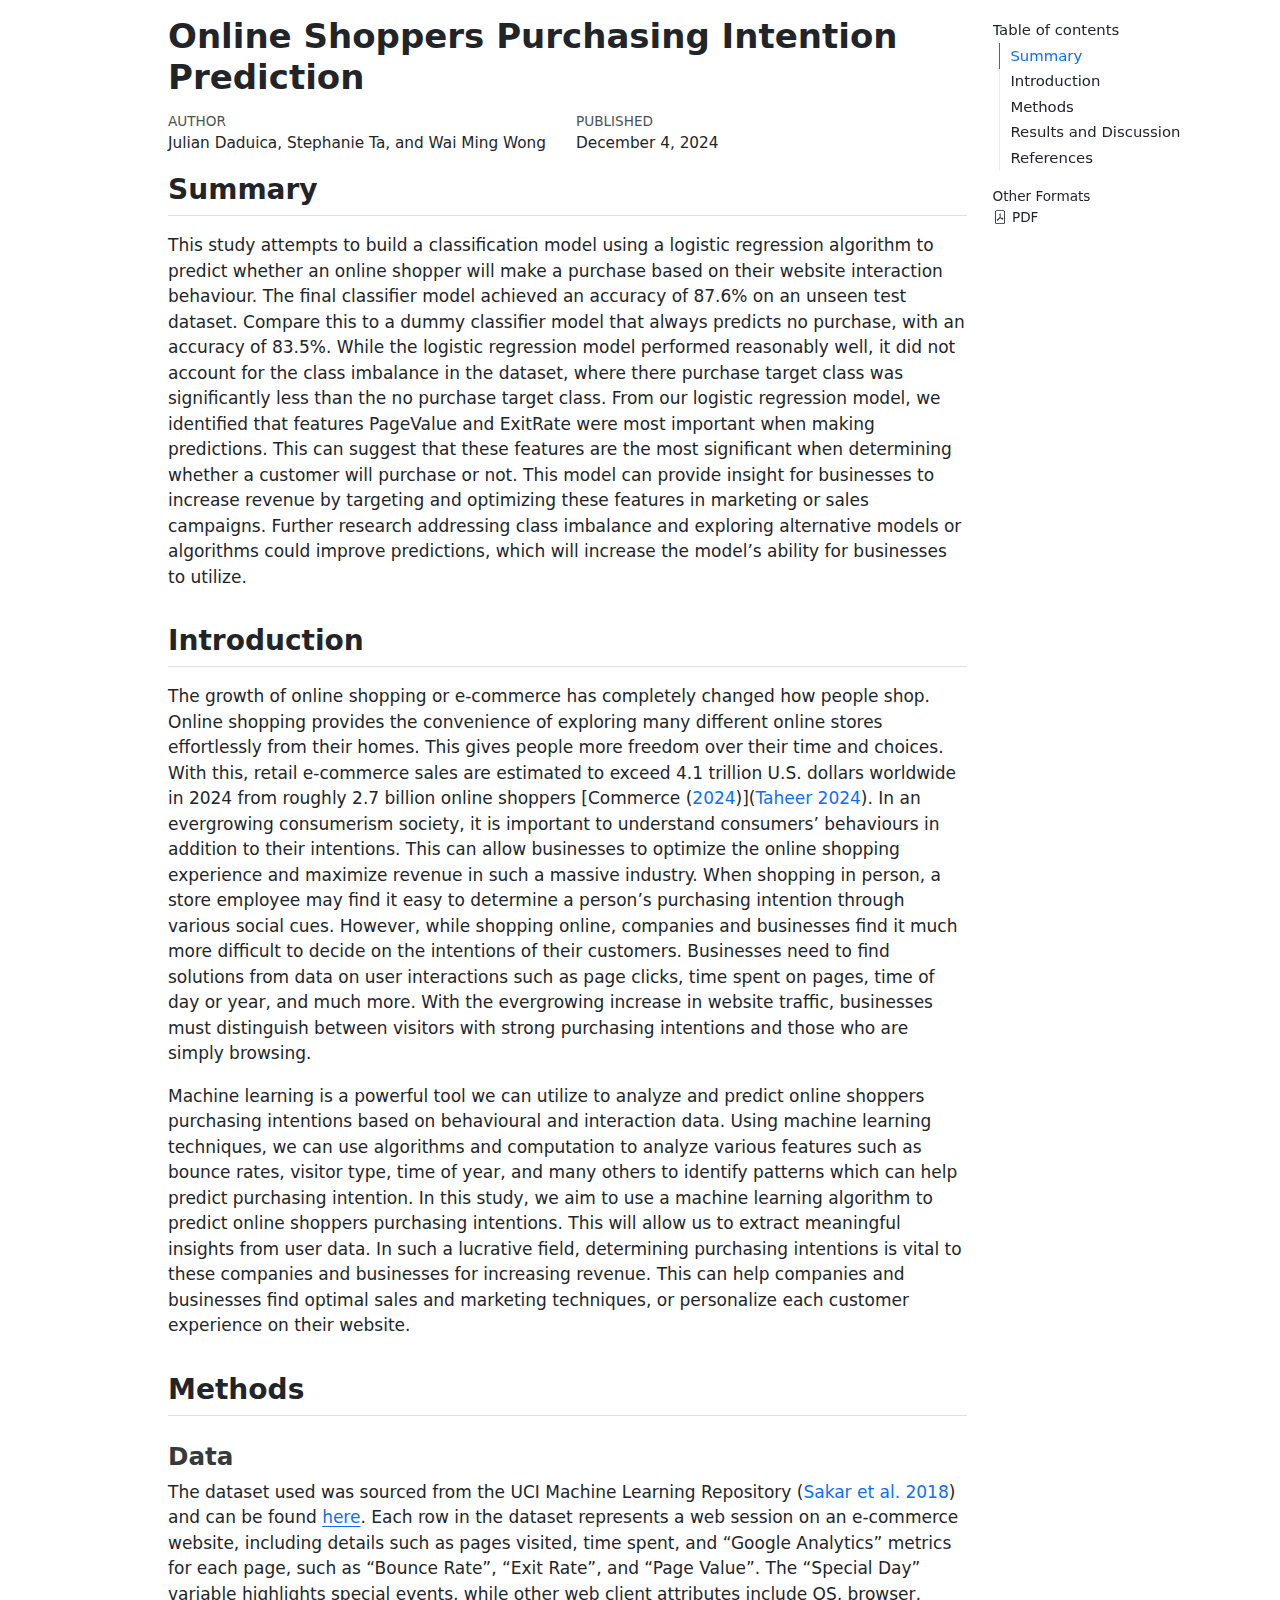
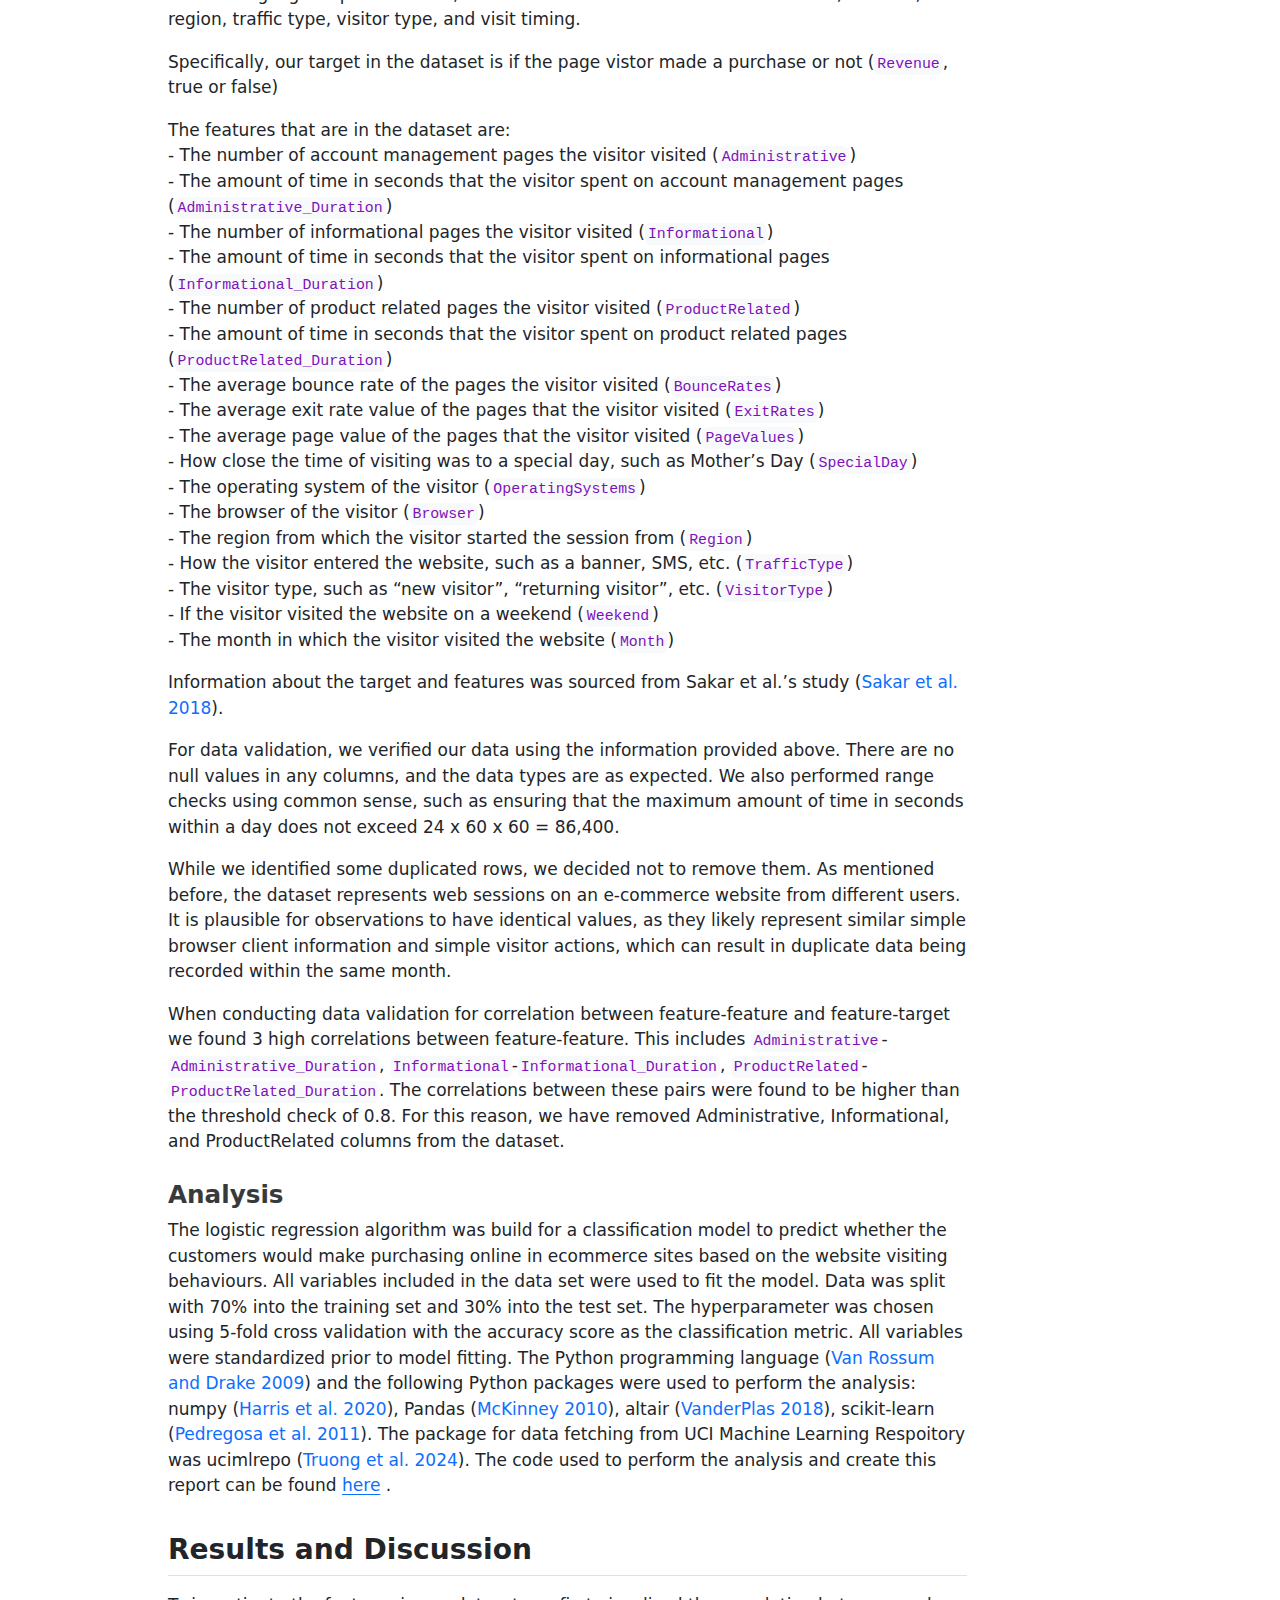
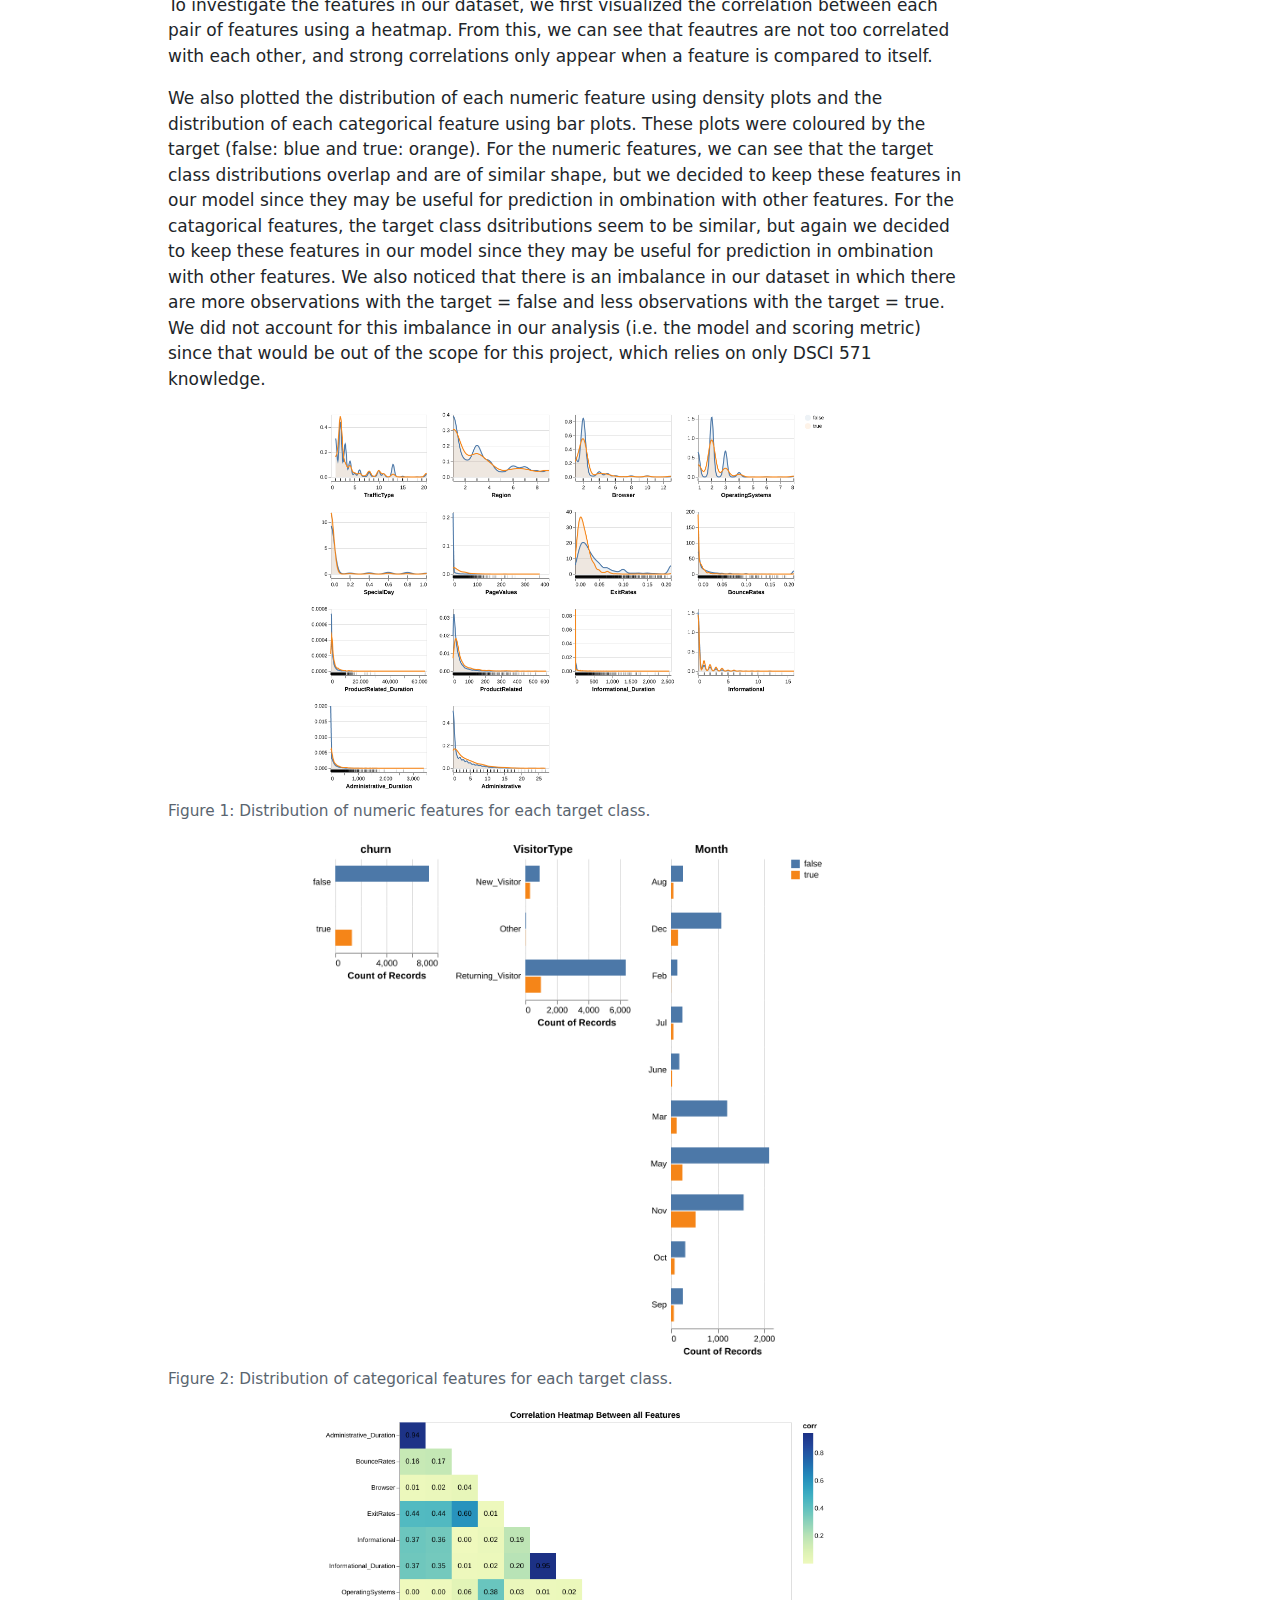
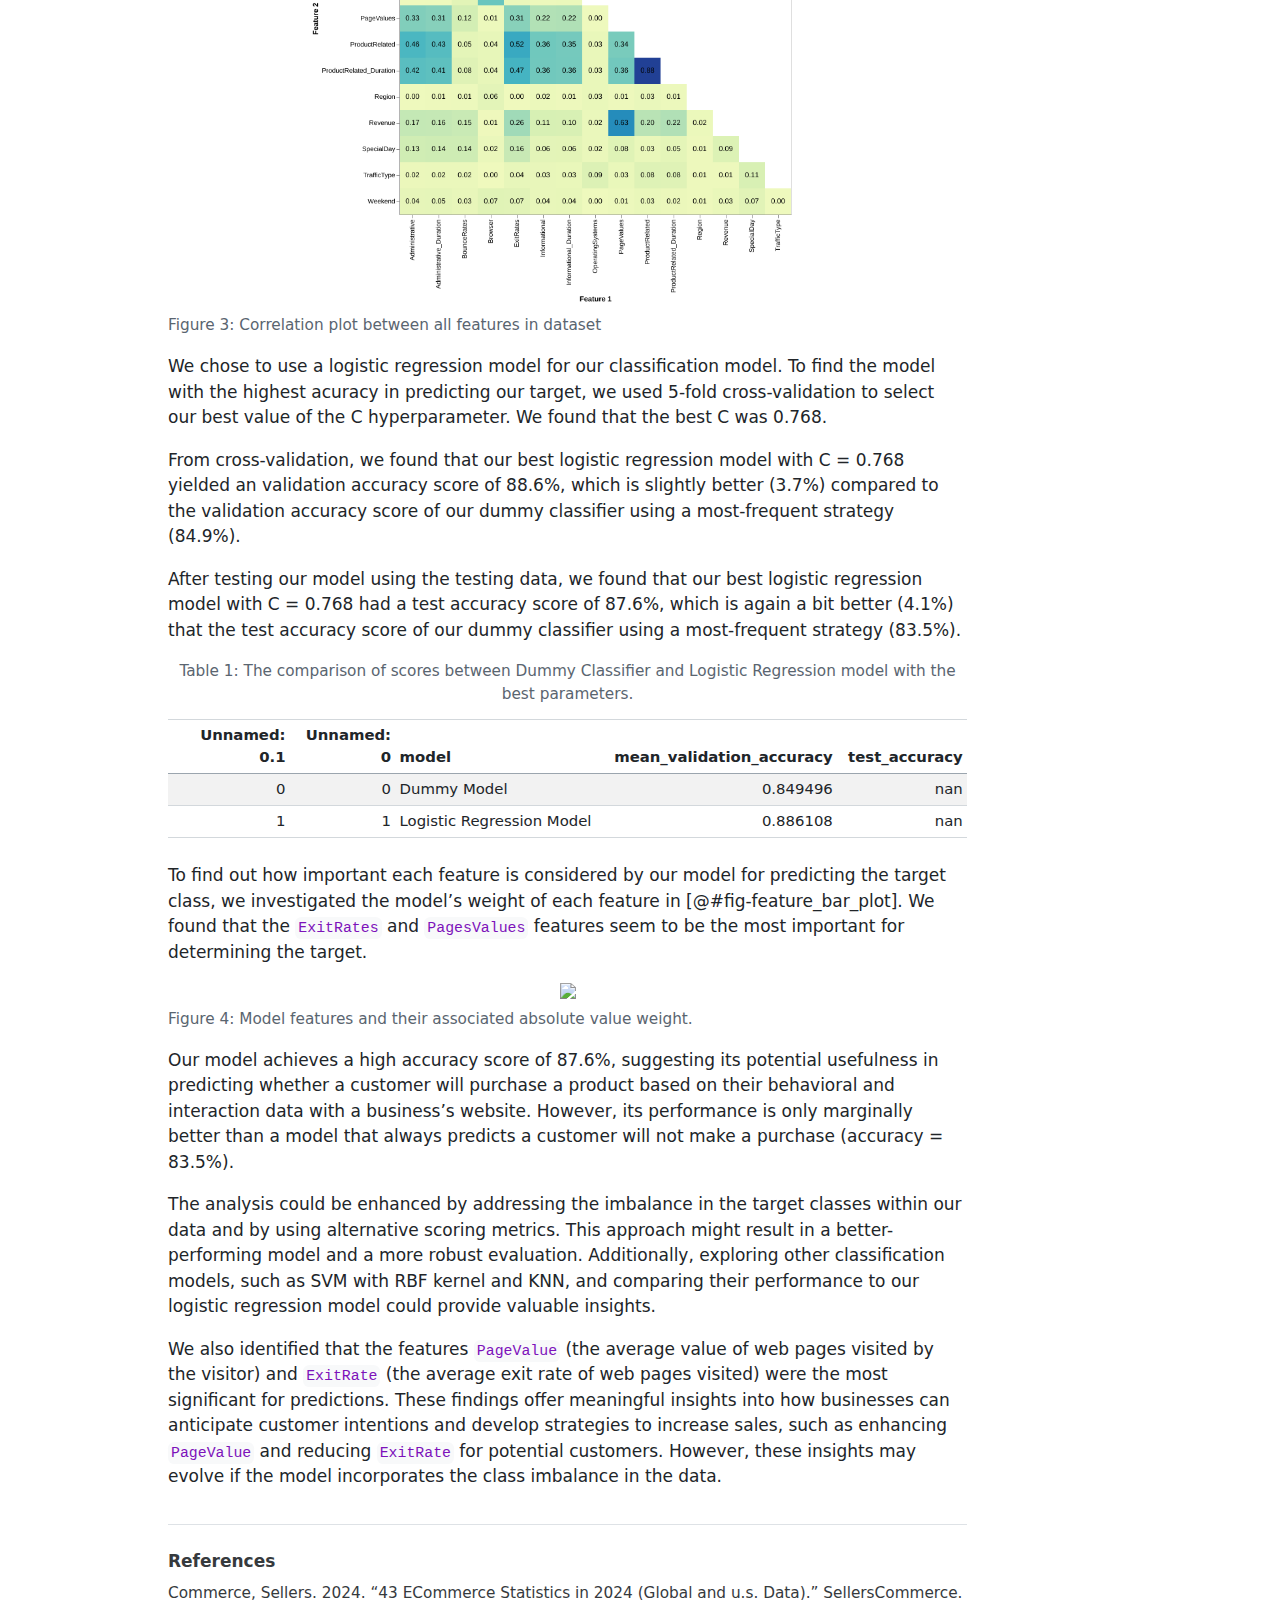
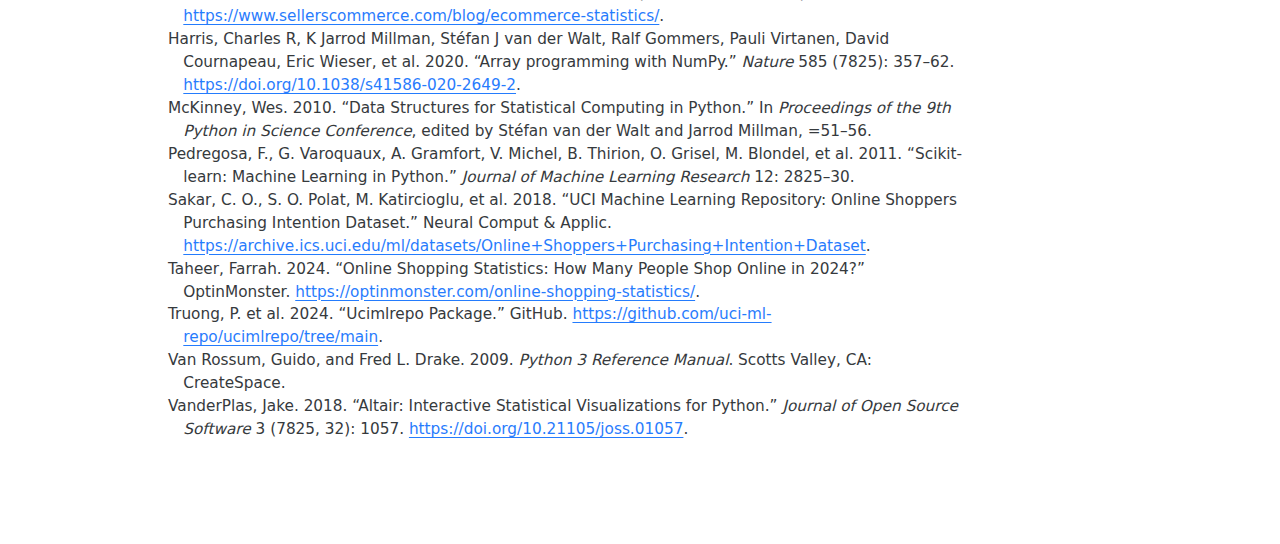
==== reports/online_shoppers_purchasing_intention_prediction.html @ e76b530b "update 1st draft" ====
<!DOCTYPE html>
<html xmlns="http://www.w3.org/1999/xhtml" lang="en" xml:lang="en"><head>

<meta charset="utf-8">
<meta name="generator" content="quarto-1.5.57">

<meta name="viewport" content="width=device-width, initial-scale=1.0, user-scalable=yes">

<meta name="author" content="Julian Daduica, Stephanie Ta, and Wai Ming Wong">
<meta name="dcterms.date" content="2024-12-04">

<title>Online Shoppers Purchasing Intention Prediction</title>
<style>
code{white-space: pre-wrap;}
span.smallcaps{font-variant: small-caps;}
div.columns{display: flex; gap: min(4vw, 1.5em);}
div.column{flex: auto; overflow-x: auto;}
div.hanging-indent{margin-left: 1.5em; text-indent: -1.5em;}
ul.task-list{list-style: none;}
ul.task-list li input[type="checkbox"] {
  width: 0.8em;
  margin: 0 0.8em 0.2em -1em; /* quarto-specific, see https://github.com/quarto-dev/quarto-cli/issues/4556 */ 
  vertical-align: middle;
}
/* CSS for citations */
div.csl-bib-body { }
div.csl-entry {
  clear: both;
  margin-bottom: 0em;
}
.hanging-indent div.csl-entry {
  margin-left:2em;
  text-indent:-2em;
}
div.csl-left-margin {
  min-width:2em;
  float:left;
}
div.csl-right-inline {
  margin-left:2em;
  padding-left:1em;
}
div.csl-indent {
  margin-left: 2em;
}</style>


<script src="online_shoppers_purchasing_intention_prediction_files/libs/clipboard/clipboard.min.js"></script>
<script src="online_shoppers_purchasing_intention_prediction_files/libs/quarto-html/quarto.js"></script>
<script src="online_shoppers_purchasing_intention_prediction_files/libs/quarto-html/popper.min.js"></script>
<script src="online_shoppers_purchasing_intention_prediction_files/libs/quarto-html/tippy.umd.min.js"></script>
<script src="online_shoppers_purchasing_intention_prediction_files/libs/quarto-html/anchor.min.js"></script>
<link href="online_shoppers_purchasing_intention_prediction_files/libs/quarto-html/tippy.css" rel="stylesheet">
<link href="online_shoppers_purchasing_intention_prediction_files/libs/quarto-html/quarto-syntax-highlighting.css" rel="stylesheet" id="quarto-text-highlighting-styles">
<script src="online_shoppers_purchasing_intention_prediction_files/libs/bootstrap/bootstrap.min.js"></script>
<link href="online_shoppers_purchasing_intention_prediction_files/libs/bootstrap/bootstrap-icons.css" rel="stylesheet">
<link href="online_shoppers_purchasing_intention_prediction_files/libs/bootstrap/bootstrap.min.css" rel="stylesheet" id="quarto-bootstrap" data-mode="light">


</head>

<body>

<div id="quarto-content" class="page-columns page-rows-contents page-layout-article">
<div id="quarto-margin-sidebar" class="sidebar margin-sidebar">
  <nav id="TOC" role="doc-toc" class="toc-active">
    <h2 id="toc-title">Table of contents</h2>
   
  <ul class="collapse">
  <li><a href="#summary" id="toc-summary" class="nav-link active" data-scroll-target="#summary">Summary</a></li>
  <li><a href="#introduction" id="toc-introduction" class="nav-link" data-scroll-target="#introduction">Introduction</a></li>
  <li><a href="#methods" id="toc-methods" class="nav-link" data-scroll-target="#methods">Methods</a></li>
  <li><a href="#results-and-discussion" id="toc-results-and-discussion" class="nav-link" data-scroll-target="#results-and-discussion">Results and Discussion</a></li>
  <li><a href="#references" id="toc-references" class="nav-link" data-scroll-target="#references">References</a></li>
  </ul>
<div class="quarto-alternate-formats"><h2>Other Formats</h2><ul><li><a href="../online_shoppers_purchasing_intention_prediction.pdf"><i class="bi bi-file-pdf"></i>PDF</a></li></ul></div></nav>
</div>
<main class="content" id="quarto-document-content">

<header id="title-block-header" class="quarto-title-block default">
<div class="quarto-title">
<h1 class="title">Online Shoppers Purchasing Intention Prediction</h1>
</div>



<div class="quarto-title-meta">

    <div>
    <div class="quarto-title-meta-heading">Author</div>
    <div class="quarto-title-meta-contents">
             <p>Julian Daduica, Stephanie Ta, and Wai Ming Wong </p>
          </div>
  </div>
    
    <div>
    <div class="quarto-title-meta-heading">Published</div>
    <div class="quarto-title-meta-contents">
      <p class="date">December 4, 2024</p>
    </div>
  </div>
  
    
  </div>
  


</header>


<section id="summary" class="level2">
<h2 class="anchored" data-anchor-id="summary">Summary</h2>
<p>This study attempts to build a classification model using a logistic regression algorithm to predict whether an online shopper will make a purchase based on their website interaction behaviour. The final classifier model achieved an accuracy of 87.6% on an unseen test dataset. Compare this to a dummy classifier model that always predicts no purchase, with an accuracy of 83.5%. While the logistic regression model performed reasonably well, it did not account for the class imbalance in the dataset, where there purchase target class was significantly less than the no purchase target class. From our logistic regression model, we identified that features PageValue and ExitRate were most important when making predictions. This can suggest that these features are the most significant when determining whether a customer will purchase or not. This model can provide insight for businesses to increase revenue by targeting and optimizing these features in marketing or sales campaigns. Further research addressing class imbalance and exploring alternative models or algorithms could improve predictions, which will increase the model’s ability for businesses to utilize.</p>
</section>
<section id="introduction" class="level2">
<h2 class="anchored" data-anchor-id="introduction">Introduction</h2>
<p>The growth of online shopping or e-commerce has completely changed how people shop. Online shopping provides the convenience of exploring many different online stores effortlessly from their homes. This gives people more freedom over their time and choices. With this, retail e-commerce sales are estimated to exceed 4.1 trillion U.S. dollars worldwide in 2024 from roughly 2.7 billion online shoppers [<span class="citation" data-cites="commerce2024ecommerce">Commerce (<a href="#ref-commerce2024ecommerce" role="doc-biblioref">2024</a>)</span>]<span class="citation" data-cites="taheer2024online">(<a href="#ref-taheer2024online" role="doc-biblioref">Taheer 2024</a>)</span>. In an evergrowing consumerism society, it is important to understand consumers’ behaviours in addition to their intentions. This can allow businesses to optimize the online shopping experience and maximize revenue in such a massive industry. When shopping in person, a store employee may find it easy to determine a person’s purchasing intention through various social cues. However, while shopping online, companies and businesses find it much more difficult to decide on the intentions of their customers. Businesses need to find solutions from data on user interactions such as page clicks, time spent on pages, time of day or year, and much more. With the evergrowing increase in website traffic, businesses must distinguish between visitors with strong purchasing intentions and those who are simply browsing.</p>
<p>Machine learning is a powerful tool we can utilize to analyze and predict online shoppers purchasing intentions based on behavioural and interaction data. Using machine learning techniques, we can use algorithms and computation to analyze various features such as bounce rates, visitor type, time of year, and many others to identify patterns which can help predict purchasing intention. In this study, we aim to use a machine learning algorithm to predict online shoppers purchasing intentions. This will allow us to extract meaningful insights from user data. In such a lucrative field, determining purchasing intentions is vital to these companies and businesses for increasing revenue. This can help companies and businesses find optimal sales and marketing techniques, or personalize each customer experience on their website.</p>
</section>
<section id="methods" class="level2">
<h2 class="anchored" data-anchor-id="methods">Methods</h2>
<section id="data" class="level3">
<h3 class="anchored" data-anchor-id="data">Data</h3>
<p>The dataset used was sourced from the UCI Machine Learning Repository <span class="citation" data-cites="sakar2018uci">(<a href="#ref-sakar2018uci" role="doc-biblioref">Sakar et al. 2018</a>)</span> and can be found <a href="https://archive.ics.uci.edu/ml/datasets/Online+Shoppers+Purchasing+Intention+Dataset">here</a>. Each row in the dataset represents a web session on an e-commerce website, including details such as pages visited, time spent, and “Google Analytics” metrics for each page, such as “Bounce Rate”, “Exit Rate”, and “Page Value”. The “Special Day” variable highlights special events, while other web client attributes include OS, browser, region, traffic type, visitor type, and visit timing.</p>
<p>Specifically, our target in the dataset is if the page vistor made a purchase or not (<code>Revenue</code>, true or false)</p>
<p>The features that are in the dataset are:<br> - The number of account management pages the visitor visited (<code>Administrative</code>)<br> - The amount of time in seconds that the visitor spent on account management pages (<code>Administrative_Duration</code>)<br> - The number of informational pages the visitor visited (<code>Informational</code>)<br> - The amount of time in seconds that the visitor spent on informational pages (<code>Informational_Duration</code>)<br> - The number of product related pages the visitor visited (<code>ProductRelated</code>)<br> - The amount of time in seconds that the visitor spent on product related pages (<code>ProductRelated_Duration</code>)<br> - The average bounce rate of the pages the visitor visited (<code>BounceRates</code>)<br> - The average exit rate value of the pages that the visitor visited (<code>ExitRates</code>)<br> - The average page value of the pages that the visitor visited (<code>PageValues</code>)<br> - How close the time of visiting was to a special day, such as Mother’s Day (<code>SpecialDay</code>)<br> - The operating system of the visitor (<code>OperatingSystems</code>)<br> - The browser of the visitor (<code>Browser</code>)<br> - The region from which the visitor started the session from (<code>Region</code>)<br> - How the visitor entered the website, such as a banner, SMS, etc. (<code>TrafficType</code>)<br> - The visitor type, such as “new visitor”, “returning visitor”, etc. (<code>VisitorType</code>)<br> - If the visitor visited the website on a weekend (<code>Weekend</code>)<br> - The month in which the visitor visited the website (<code>Month</code>)</p>
<p>Information about the target and features was sourced from Sakar et al.’s study <span class="citation" data-cites="sakar2018uci">(<a href="#ref-sakar2018uci" role="doc-biblioref">Sakar et al. 2018</a>)</span>.</p>
<p>For data validation, we verified our data using the information provided above. There are no null values in any columns, and the data types are as expected. We also performed range checks using common sense, such as ensuring that the maximum amount of time in seconds within a day does not exceed 24 x 60 x 60 = 86,400.</p>
<p>While we identified some duplicated rows, we decided not to remove them. As mentioned before, the dataset represents web sessions on an e-commerce website from different users. It is plausible for observations to have identical values, as they likely represent similar simple browser client information and simple visitor actions, which can result in duplicate data being recorded within the same month.</p>
<p>When conducting data validation for correlation between feature-feature and feature-target we found 3 high correlations between feature-feature. This includes <code>Administrative</code>-<code>Administrative_Duration</code>, <code>Informational</code>-<code>Informational_Duration</code>, <code>ProductRelated</code>-<code>ProductRelated_Duration</code>. The correlations between these pairs were found to be higher than the threshold check of 0.8. For this reason, we have removed Administrative, Informational, and ProductRelated columns from the dataset.</p>
</section>
<section id="analysis" class="level3">
<h3 class="anchored" data-anchor-id="analysis">Analysis</h3>
<p>The logistic regression algorithm was build for a classification model to predict whether the customers would make purchasing online in ecommerce sites based on the website visiting behaviours. All variables included in the data set were used to fit the model. Data was split with 70% into the training set and 30% into the test set. The hyperparameter was chosen using 5-fold cross validation with the accuracy score as the classification metric. All variables were standardized prior to model fitting. The Python programming language <span class="citation" data-cites="Python">(<a href="#ref-Python" role="doc-biblioref">Van Rossum and Drake 2009</a>)</span> and the following Python packages were used to perform the analysis: numpy <span class="citation" data-cites="numpy">(<a href="#ref-numpy" role="doc-biblioref">Harris et al. 2020</a>)</span>, Pandas <span class="citation" data-cites="pandas">(<a href="#ref-pandas" role="doc-biblioref">McKinney 2010</a>)</span>, altair <span class="citation" data-cites="altair">(<a href="#ref-altair" role="doc-biblioref">VanderPlas 2018</a>)</span>, scikit-learn <span class="citation" data-cites="scikit-learn">(<a href="#ref-scikit-learn" role="doc-biblioref">Pedregosa et al. 2011</a>)</span>. The package for data fetching from UCI Machine Learning Respoitory was ucimlrepo <span class="citation" data-cites="truong2024ucimlrepo">(<a href="#ref-truong2024ucimlrepo" role="doc-biblioref">Truong et al. 2024</a>)</span>. The code used to perform the analysis and create this report can be found <a href="https://github.com/UBC-MDS/Online-Shoppers-Purchasing-Intention-Prediction">here</a> .</p>
</section>
</section>
<section id="results-and-discussion" class="level2">
<h2 class="anchored" data-anchor-id="results-and-discussion">Results and Discussion</h2>
<p>To investigate the features in our dataset, we first visualized the correlation between each pair of features using a heatmap. From this, we can see that feautres are not too correlated with each other, and strong correlations only appear when a feature is compared to itself.</p>
<p>We also plotted the distribution of each numeric feature using density plots and the distribution of each categorical feature using bar plots. These plots were coloured by the target (false: blue and true: orange). For the numeric features, we can see that the target class distributions overlap and are of similar shape, but we decided to keep these features in our model since they may be useful for prediction in ombination with other features. For the catagorical features, the target class dsitributions seem to be similar, but again we decided to keep these features in our model since they may be useful for prediction in ombination with other features. We also noticed that there is an imbalance in our dataset in which there are more observations with the target = false and less observations with the target = true. We did not account for this imbalance in our analysis (i.e.&nbsp;the model and scoring metric) since that would be out of the scope for this project, which relies on only DSCI 571 knowledge.</p>
<div id="fig-feature_density" class="quarto-float quarto-figure quarto-figure-center anchored">
<figure class="quarto-float quarto-float-fig figure">
<div aria-describedby="fig-feature_density-caption-0ceaefa1-69ba-4598-a22c-09a6ac19f8ca">
<img src="../results/images/feature_density.png" class="img-fluid figure-img" style="width:65.0%">
</div>
<figcaption class="quarto-float-caption-bottom quarto-float-caption quarto-float-fig" id="fig-feature_density-caption-0ceaefa1-69ba-4598-a22c-09a6ac19f8ca">
Figure&nbsp;1: Distribution of numeric features for each target class.
</figcaption>
</figure>
</div>
<div id="fig-feature_bar_plot" class="quarto-float quarto-figure quarto-figure-center anchored">
<figure class="quarto-float quarto-float-fig figure">
<div aria-describedby="fig-feature_bar_plot-caption-0ceaefa1-69ba-4598-a22c-09a6ac19f8ca">
<img src="../results/images/feature_bar_plot.png" class="img-fluid figure-img" style="width:65.0%">
</div>
<figcaption class="quarto-float-caption-bottom quarto-float-caption quarto-float-fig" id="fig-feature_bar_plot-caption-0ceaefa1-69ba-4598-a22c-09a6ac19f8ca">
Figure&nbsp;2: Distribution of categorical features for each target class.
</figcaption>
</figure>
</div>
<div id="fig-correlation_heatmap" class="quarto-float quarto-figure quarto-figure-center anchored">
<figure class="quarto-float quarto-float-fig figure">
<div aria-describedby="fig-correlation_heatmap-caption-0ceaefa1-69ba-4598-a22c-09a6ac19f8ca">
<img src="../results/images/correlation_heatmap.png" class="img-fluid figure-img" style="width:65.0%">
</div>
<figcaption class="quarto-float-caption-bottom quarto-float-caption quarto-float-fig" id="fig-correlation_heatmap-caption-0ceaefa1-69ba-4598-a22c-09a6ac19f8ca">
Figure&nbsp;3: Correlation plot between all features in dataset
</figcaption>
</figure>
</div>
<p>We chose to use a logistic regression model for our classification model. To find the model with the highest acuracy in predicting our target, we used 5-fold cross-validation to select our best value of the C hyperparameter. We found that the best C was 0.768.</p>
<p>From cross-validation, we found that our best logistic regression model with C = 0.768 yielded an validation accuracy score of 88.6%, which is slightly better (3.7%) compared to the validation accuracy score of our dummy classifier using a most-frequent strategy (84.9%).</p>
<p>After testing our model using the testing data, we found that our best logistic regression model with C = 0.768 had a test accuracy score of 87.6%, which is again a bit better (4.1%) that the test accuracy score of our dummy classifier using a most-frequent strategy (83.5%).</p>
<div class="cell" data-execution_count="3">
<div id="tbl-dummy_bestmodel_scores" class="cell quarto-float quarto-figure quarto-figure-center anchored" data-execution_count="3">
<figure class="quarto-float quarto-float-tbl figure">
<figcaption class="quarto-float-caption-top quarto-float-caption quarto-float-tbl" id="tbl-dummy_bestmodel_scores-caption-0ceaefa1-69ba-4598-a22c-09a6ac19f8ca">
Table&nbsp;1: The comparison of scores between Dummy Classifier and Logistic Regression model with the best parameters.
</figcaption>
<div aria-describedby="tbl-dummy_bestmodel_scores-caption-0ceaefa1-69ba-4598-a22c-09a6ac19f8ca">
<div class="cell-output cell-output-display cell-output-markdown" data-execution_count="9">
<table class="do-not-create-environment cell caption-top table table-sm table-striped small">
<colgroup>
<col style="width: 15%">
<col style="width: 13%">
<col style="width: 26%">
<col style="width: 27%">
<col style="width: 16%">
</colgroup>
<thead>
<tr class="header">
<th style="text-align: right;">Unnamed: 0.1</th>
<th style="text-align: right;">Unnamed: 0</th>
<th style="text-align: left;">model</th>
<th style="text-align: right;">mean_validation_accuracy</th>
<th style="text-align: right;">test_accuracy</th>
</tr>
</thead>
<tbody>
<tr class="odd">
<td style="text-align: right;">0</td>
<td style="text-align: right;">0</td>
<td style="text-align: left;">Dummy Model</td>
<td style="text-align: right;">0.849496</td>
<td style="text-align: right;">nan</td>
</tr>
<tr class="even">
<td style="text-align: right;">1</td>
<td style="text-align: right;">1</td>
<td style="text-align: left;">Logistic Regression Model</td>
<td style="text-align: right;">0.886108</td>
<td style="text-align: right;">nan</td>
</tr>
</tbody>
</table>
</div>
</div>
</figure>
</div>
</div>
<p>To find out how important each feature is considered by our model for predicting the target class, we investigated the model’s weight of each feature in [@#fig-feature_bar_plot]. We found that the <code>ExitRates</code> and <code>PagesValues</code> features seem to be the most important for determining the target.</p>
<div id="fig-feature_bar_plot" class="quarto-float quarto-figure quarto-figure-center anchored">
<figure class="quarto-float quarto-float-fig figure">
<div aria-describedby="fig-feature_bar_plot-caption-0ceaefa1-69ba-4598-a22c-09a6ac19f8ca">
<img src="../results/images/fig4_feat_weights.png" class="img-fluid figure-img" style="width:65.0%">
</div>
<figcaption class="quarto-float-caption-bottom quarto-float-caption quarto-float-fig" id="fig-feature_bar_plot-caption-0ceaefa1-69ba-4598-a22c-09a6ac19f8ca">
Figure&nbsp;4: Model features and their associated absolute value weight.
</figcaption>
</figure>
</div>
<p>Our model achieves a high accuracy score of 87.6%, suggesting its potential usefulness in predicting whether a customer will purchase a product based on their behavioral and interaction data with a business’s website. However, its performance is only marginally better than a model that always predicts a customer will not make a purchase (accuracy = 83.5%).</p>
<p>The analysis could be enhanced by addressing the imbalance in the target classes within our data and by using alternative scoring metrics. This approach might result in a better-performing model and a more robust evaluation. Additionally, exploring other classification models, such as SVM with RBF kernel and KNN, and comparing their performance to our logistic regression model could provide valuable insights.</p>
<p>We also identified that the features <code>PageValue</code> (the average value of web pages visited by the visitor) and <code>ExitRate</code> (the average exit rate of web pages visited) were the most significant for predictions. These findings offer meaningful insights into how businesses can anticipate customer intentions and develop strategies to increase sales, such as enhancing <code>PageValue</code> and reducing <code>ExitRate</code> for potential customers. However, these insights may evolve if the model incorporates the class imbalance in the data.</p>
</section>
<section id="references" class="level2 unnumbered">


</section>

<div id="quarto-appendix" class="default"><section class="quarto-appendix-contents" role="doc-bibliography" id="quarto-bibliography"><h2 class="anchored quarto-appendix-heading">References</h2><div id="refs" class="references csl-bib-body hanging-indent" data-entry-spacing="0" role="list">
<div id="ref-commerce2024ecommerce" class="csl-entry" role="listitem">
Commerce, Sellers. 2024. <span>“43 ECommerce Statistics in 2024 (Global and u.s. Data).”</span> SellersCommerce. <a href="https://www.sellerscommerce.com/blog/ecommerce-statistics/">https://www.sellerscommerce.com/blog/ecommerce-statistics/</a>.
</div>
<div id="ref-numpy" class="csl-entry" role="listitem">
Harris, Charles R, K Jarrod Millman, Stéfan J van der Walt, Ralf Gommers, Pauli Virtanen, David Cournapeau, Eric Wieser, et al. 2020. <span>“<span class="nocase">Array programming with NumPy</span>.”</span> <em>Nature</em> 585 (7825): 357–62. <a href="https://doi.org/10.1038/s41586-020-2649-2">https://doi.org/10.1038/s41586-020-2649-2</a>.
</div>
<div id="ref-pandas" class="csl-entry" role="listitem">
McKinney, Wes. 2010. <span>“Data Structures for Statistical Computing in Python.”</span> In <em>Proceedings of the 9th Python in Science Conference</em>, edited by Stéfan van der Walt and Jarrod Millman, =51–56.
</div>
<div id="ref-scikit-learn" class="csl-entry" role="listitem">
Pedregosa, F., G. Varoquaux, A. Gramfort, V. Michel, B. Thirion, O. Grisel, M. Blondel, et al. 2011. <span>“<span class="nocase">Scikit-learn: Machine Learning in Python</span>.”</span> <em>Journal of Machine Learning Research</em> 12: 2825–30.
</div>
<div id="ref-sakar2018uci" class="csl-entry" role="listitem">
Sakar, C. O., S. O. Polat, M. Katircioglu, et al. 2018. <span>“UCI Machine Learning Repository: Online Shoppers Purchasing Intention Dataset.”</span> Neural Comput &amp; Applic. <a href="https://archive.ics.uci.edu/ml/datasets/Online+Shoppers+Purchasing+Intention+Dataset">https://archive.ics.uci.edu/ml/datasets/Online+Shoppers+Purchasing+Intention+Dataset</a>.
</div>
<div id="ref-taheer2024online" class="csl-entry" role="listitem">
Taheer, Farrah. 2024. <span>“Online Shopping Statistics: How Many People Shop Online in 2024?”</span> OptinMonster. <a href="https://optinmonster.com/online-shopping-statistics/">https://optinmonster.com/online-shopping-statistics/</a>.
</div>
<div id="ref-truong2024ucimlrepo" class="csl-entry" role="listitem">
Truong, P. et al. 2024. <span>“Ucimlrepo Package.”</span> GitHub. <a href="https://github.com/uci-ml-repo/ucimlrepo/tree/main">https://github.com/uci-ml-repo/ucimlrepo/tree/main</a>.
</div>
<div id="ref-Python" class="csl-entry" role="listitem">
Van Rossum, Guido, and Fred L. Drake. 2009. <em>Python 3 Reference Manual</em>. Scotts Valley, CA: CreateSpace.
</div>
<div id="ref-altair" class="csl-entry" role="listitem">
VanderPlas, Jake. 2018. <span>“Altair: Interactive Statistical Visualizations for Python.”</span> <em>Journal of Open Source Software</em> 3 (7825, 32): 1057. <a href="https://doi.org/10.21105/joss.01057">https://doi.org/10.21105/joss.01057</a>.
</div>
</div></section></div></main>
<!-- /main column -->
<script id="quarto-html-after-body" type="application/javascript">
window.document.addEventListener("DOMContentLoaded", function (event) {
  const toggleBodyColorMode = (bsSheetEl) => {
    const mode = bsSheetEl.getAttribute("data-mode");
    const bodyEl = window.document.querySelector("body");
    if (mode === "dark") {
      bodyEl.classList.add("quarto-dark");
      bodyEl.classList.remove("quarto-light");
    } else {
      bodyEl.classList.add("quarto-light");
      bodyEl.classList.remove("quarto-dark");
    }
  }
  const toggleBodyColorPrimary = () => {
    const bsSheetEl = window.document.querySelector("link#quarto-bootstrap");
    if (bsSheetEl) {
      toggleBodyColorMode(bsSheetEl);
    }
  }
  toggleBodyColorPrimary();  
  const icon = "";
  const anchorJS = new window.AnchorJS();
  anchorJS.options = {
    placement: 'right',
    icon: icon
  };
  anchorJS.add('.anchored');
  const isCodeAnnotation = (el) => {
    for (const clz of el.classList) {
      if (clz.startsWith('code-annotation-')) {                     
        return true;
      }
    }
    return false;
  }
  const onCopySuccess = function(e) {
    // button target
    const button = e.trigger;
    // don't keep focus
    button.blur();
    // flash "checked"
    button.classList.add('code-copy-button-checked');
    var currentTitle = button.getAttribute("title");
    button.setAttribute("title", "Copied!");
    let tooltip;
    if (window.bootstrap) {
      button.setAttribute("data-bs-toggle", "tooltip");
      button.setAttribute("data-bs-placement", "left");
      button.setAttribute("data-bs-title", "Copied!");
      tooltip = new bootstrap.Tooltip(button, 
        { trigger: "manual", 
          customClass: "code-copy-button-tooltip",
          offset: [0, -8]});
      tooltip.show();    
    }
    setTimeout(function() {
      if (tooltip) {
        tooltip.hide();
        button.removeAttribute("data-bs-title");
        button.removeAttribute("data-bs-toggle");
        button.removeAttribute("data-bs-placement");
      }
      button.setAttribute("title", currentTitle);
      button.classList.remove('code-copy-button-checked');
    }, 1000);
    // clear code selection
    e.clearSelection();
  }
  const getTextToCopy = function(trigger) {
      const codeEl = trigger.previousElementSibling.cloneNode(true);
      for (const childEl of codeEl.children) {
        if (isCodeAnnotation(childEl)) {
          childEl.remove();
        }
      }
      return codeEl.innerText;
  }
  const clipboard = new window.ClipboardJS('.code-copy-button:not([data-in-quarto-modal])', {
    text: getTextToCopy
  });
  clipboard.on('success', onCopySuccess);
  if (window.document.getElementById('quarto-embedded-source-code-modal')) {
    // For code content inside modals, clipBoardJS needs to be initialized with a container option
    // TODO: Check when it could be a function (https://github.com/zenorocha/clipboard.js/issues/860)
    const clipboardModal = new window.ClipboardJS('.code-copy-button[data-in-quarto-modal]', {
      text: getTextToCopy,
      container: window.document.getElementById('quarto-embedded-source-code-modal')
    });
    clipboardModal.on('success', onCopySuccess);
  }
    var localhostRegex = new RegExp(/^(?:http|https):\/\/localhost\:?[0-9]*\//);
    var mailtoRegex = new RegExp(/^mailto:/);
      var filterRegex = new RegExp('/' + window.location.host + '/');
    var isInternal = (href) => {
        return filterRegex.test(href) || localhostRegex.test(href) || mailtoRegex.test(href);
    }
    // Inspect non-navigation links and adorn them if external
 	var links = window.document.querySelectorAll('a[href]:not(.nav-link):not(.navbar-brand):not(.toc-action):not(.sidebar-link):not(.sidebar-item-toggle):not(.pagination-link):not(.no-external):not([aria-hidden]):not(.dropdown-item):not(.quarto-navigation-tool):not(.about-link)');
    for (var i=0; i<links.length; i++) {
      const link = links[i];
      if (!isInternal(link.href)) {
        // undo the damage that might have been done by quarto-nav.js in the case of
        // links that we want to consider external
        if (link.dataset.originalHref !== undefined) {
          link.href = link.dataset.originalHref;
        }
      }
    }
  function tippyHover(el, contentFn, onTriggerFn, onUntriggerFn) {
    const config = {
      allowHTML: true,
      maxWidth: 500,
      delay: 100,
      arrow: false,
      appendTo: function(el) {
          return el.parentElement;
      },
      interactive: true,
      interactiveBorder: 10,
      theme: 'quarto',
      placement: 'bottom-start',
    };
    if (contentFn) {
      config.content = contentFn;
    }
    if (onTriggerFn) {
      config.onTrigger = onTriggerFn;
    }
    if (onUntriggerFn) {
      config.onUntrigger = onUntriggerFn;
    }
    window.tippy(el, config); 
  }
  const noterefs = window.document.querySelectorAll('a[role="doc-noteref"]');
  for (var i=0; i<noterefs.length; i++) {
    const ref = noterefs[i];
    tippyHover(ref, function() {
      // use id or data attribute instead here
      let href = ref.getAttribute('data-footnote-href') || ref.getAttribute('href');
      try { href = new URL(href).hash; } catch {}
      const id = href.replace(/^#\/?/, "");
      const note = window.document.getElementById(id);
      if (note) {
        return note.innerHTML;
      } else {
        return "";
      }
    });
  }
  const xrefs = window.document.querySelectorAll('a.quarto-xref');
  const processXRef = (id, note) => {
    // Strip column container classes
    const stripColumnClz = (el) => {
      el.classList.remove("page-full", "page-columns");
      if (el.children) {
        for (const child of el.children) {
          stripColumnClz(child);
        }
      }
    }
    stripColumnClz(note)
    if (id === null || id.startsWith('sec-')) {
      // Special case sections, only their first couple elements
      const container = document.createElement("div");
      if (note.children && note.children.length > 2) {
        container.appendChild(note.children[0].cloneNode(true));
        for (let i = 1; i < note.children.length; i++) {
          const child = note.children[i];
          if (child.tagName === "P" && child.innerText === "") {
            continue;
          } else {
            container.appendChild(child.cloneNode(true));
            break;
          }
        }
        if (window.Quarto?.typesetMath) {
          window.Quarto.typesetMath(container);
        }
        return container.innerHTML
      } else {
        if (window.Quarto?.typesetMath) {
          window.Quarto.typesetMath(note);
        }
        return note.innerHTML;
      }
    } else {
      // Remove any anchor links if they are present
      const anchorLink = note.querySelector('a.anchorjs-link');
      if (anchorLink) {
        anchorLink.remove();
      }
      if (window.Quarto?.typesetMath) {
        window.Quarto.typesetMath(note);
      }
      // TODO in 1.5, we should make sure this works without a callout special case
      if (note.classList.contains("callout")) {
        return note.outerHTML;
      } else {
        return note.innerHTML;
      }
    }
  }
  for (var i=0; i<xrefs.length; i++) {
    const xref = xrefs[i];
    tippyHover(xref, undefined, function(instance) {
      instance.disable();
      let url = xref.getAttribute('href');
      let hash = undefined; 
      if (url.startsWith('#')) {
        hash = url;
      } else {
        try { hash = new URL(url).hash; } catch {}
      }
      if (hash) {
        const id = hash.replace(/^#\/?/, "");
        const note = window.document.getElementById(id);
        if (note !== null) {
          try {
            const html = processXRef(id, note.cloneNode(true));
            instance.setContent(html);
          } finally {
            instance.enable();
            instance.show();
          }
        } else {
          // See if we can fetch this
          fetch(url.split('#')[0])
          .then(res => res.text())
          .then(html => {
            const parser = new DOMParser();
            const htmlDoc = parser.parseFromString(html, "text/html");
            const note = htmlDoc.getElementById(id);
            if (note !== null) {
              const html = processXRef(id, note);
              instance.setContent(html);
            } 
          }).finally(() => {
            instance.enable();
            instance.show();
          });
        }
      } else {
        // See if we can fetch a full url (with no hash to target)
        // This is a special case and we should probably do some content thinning / targeting
        fetch(url)
        .then(res => res.text())
        .then(html => {
          const parser = new DOMParser();
          const htmlDoc = parser.parseFromString(html, "text/html");
          const note = htmlDoc.querySelector('main.content');
          if (note !== null) {
            // This should only happen for chapter cross references
            // (since there is no id in the URL)
            // remove the first header
            if (note.children.length > 0 && note.children[0].tagName === "HEADER") {
              note.children[0].remove();
            }
            const html = processXRef(null, note);
            instance.setContent(html);
          } 
        }).finally(() => {
          instance.enable();
          instance.show();
        });
      }
    }, function(instance) {
    });
  }
      let selectedAnnoteEl;
      const selectorForAnnotation = ( cell, annotation) => {
        let cellAttr = 'data-code-cell="' + cell + '"';
        let lineAttr = 'data-code-annotation="' +  annotation + '"';
        const selector = 'span[' + cellAttr + '][' + lineAttr + ']';
        return selector;
      }
      const selectCodeLines = (annoteEl) => {
        const doc = window.document;
        const targetCell = annoteEl.getAttribute("data-target-cell");
        const targetAnnotation = annoteEl.getAttribute("data-target-annotation");
        const annoteSpan = window.document.querySelector(selectorForAnnotation(targetCell, targetAnnotation));
        const lines = annoteSpan.getAttribute("data-code-lines").split(",");
        const lineIds = lines.map((line) => {
          return targetCell + "-" + line;
        })
        let top = null;
        let height = null;
        let parent = null;
        if (lineIds.length > 0) {
            //compute the position of the single el (top and bottom and make a div)
            const el = window.document.getElementById(lineIds[0]);
            top = el.offsetTop;
            height = el.offsetHeight;
            parent = el.parentElement.parentElement;
          if (lineIds.length > 1) {
            const lastEl = window.document.getElementById(lineIds[lineIds.length - 1]);
            const bottom = lastEl.offsetTop + lastEl.offsetHeight;
            height = bottom - top;
          }
          if (top !== null && height !== null && parent !== null) {
            // cook up a div (if necessary) and position it 
            let div = window.document.getElementById("code-annotation-line-highlight");
            if (div === null) {
              div = window.document.createElement("div");
              div.setAttribute("id", "code-annotation-line-highlight");
              div.style.position = 'absolute';
              parent.appendChild(div);
            }
            div.style.top = top - 2 + "px";
            div.style.height = height + 4 + "px";
            div.style.left = 0;
            let gutterDiv = window.document.getElementById("code-annotation-line-highlight-gutter");
            if (gutterDiv === null) {
              gutterDiv = window.document.createElement("div");
              gutterDiv.setAttribute("id", "code-annotation-line-highlight-gutter");
              gutterDiv.style.position = 'absolute';
              const codeCell = window.document.getElementById(targetCell);
              const gutter = codeCell.querySelector('.code-annotation-gutter');
              gutter.appendChild(gutterDiv);
            }
            gutterDiv.style.top = top - 2 + "px";
            gutterDiv.style.height = height + 4 + "px";
          }
          selectedAnnoteEl = annoteEl;
        }
      };
      const unselectCodeLines = () => {
        const elementsIds = ["code-annotation-line-highlight", "code-annotation-line-highlight-gutter"];
        elementsIds.forEach((elId) => {
          const div = window.document.getElementById(elId);
          if (div) {
            div.remove();
          }
        });
        selectedAnnoteEl = undefined;
      };
        // Handle positioning of the toggle
    window.addEventListener(
      "resize",
      throttle(() => {
        elRect = undefined;
        if (selectedAnnoteEl) {
          selectCodeLines(selectedAnnoteEl);
        }
      }, 10)
    );
    function throttle(fn, ms) {
    let throttle = false;
    let timer;
      return (...args) => {
        if(!throttle) { // first call gets through
            fn.apply(this, args);
            throttle = true;
        } else { // all the others get throttled
            if(timer) clearTimeout(timer); // cancel #2
            timer = setTimeout(() => {
              fn.apply(this, args);
              timer = throttle = false;
            }, ms);
        }
      };
    }
      // Attach click handler to the DT
      const annoteDls = window.document.querySelectorAll('dt[data-target-cell]');
      for (const annoteDlNode of annoteDls) {
        annoteDlNode.addEventListener('click', (event) => {
          const clickedEl = event.target;
          if (clickedEl !== selectedAnnoteEl) {
            unselectCodeLines();
            const activeEl = window.document.querySelector('dt[data-target-cell].code-annotation-active');
            if (activeEl) {
              activeEl.classList.remove('code-annotation-active');
            }
            selectCodeLines(clickedEl);
            clickedEl.classList.add('code-annotation-active');
          } else {
            // Unselect the line
            unselectCodeLines();
            clickedEl.classList.remove('code-annotation-active');
          }
        });
      }
  const findCites = (el) => {
    const parentEl = el.parentElement;
    if (parentEl) {
      const cites = parentEl.dataset.cites;
      if (cites) {
        return {
          el,
          cites: cites.split(' ')
        };
      } else {
        return findCites(el.parentElement)
      }
    } else {
      return undefined;
    }
  };
  var bibliorefs = window.document.querySelectorAll('a[role="doc-biblioref"]');
  for (var i=0; i<bibliorefs.length; i++) {
    const ref = bibliorefs[i];
    const citeInfo = findCites(ref);
    if (citeInfo) {
      tippyHover(citeInfo.el, function() {
        var popup = window.document.createElement('div');
        citeInfo.cites.forEach(function(cite) {
          var citeDiv = window.document.createElement('div');
          citeDiv.classList.add('hanging-indent');
          citeDiv.classList.add('csl-entry');
          var biblioDiv = window.document.getElementById('ref-' + cite);
          if (biblioDiv) {
            citeDiv.innerHTML = biblioDiv.innerHTML;
          }
          popup.appendChild(citeDiv);
        });
        return popup.innerHTML;
      });
    }
  }
});
</script>
</div> <!-- /content -->




</body></html>
---- reports/online_shoppers_purchasing_intention_prediction_files/libs/quarto-html/tippy.css ----
.tippy-box[data-animation=fade][data-state=hidden]{opacity:0}[data-tippy-root]{max-width:calc(100vw - 10px)}.tippy-box{position:relative;background-color:#333;color:#fff;border-radius:4px;font-size:14px;line-height:1.4;white-space:normal;outline:0;transition-property:transform,visibility,opacity}.tippy-box[data-placement^=top]>.tippy-arrow{bottom:0}.tippy-box[data-placement^=top]>.tippy-arrow:before{bottom:-7px;left:0;border-width:8px 8px 0;border-top-color:initial;transform-origin:center top}.tippy-box[data-placement^=bottom]>.tippy-arrow{top:0}.tippy-box[data-placement^=bottom]>.tippy-arrow:before{top:-7px;left:0;border-width:0 8px 8px;border-bottom-color:initial;transform-origin:center bottom}.tippy-box[data-placement^=left]>.tippy-arrow{right:0}.tippy-box[data-placement^=left]>.tippy-arrow:before{border-width:8px 0 8px 8px;border-left-color:initial;right:-7px;transform-origin:center left}.tippy-box[data-placement^=right]>.tippy-arrow{left:0}.tippy-box[data-placement^=right]>.tippy-arrow:before{left:-7px;border-width:8px 8px 8px 0;border-right-color:initial;transform-origin:center right}.tippy-box[data-inertia][data-state=visible]{transition-timing-function:cubic-bezier(.54,1.5,.38,1.11)}.tippy-arrow{width:16px;height:16px;color:#333}.tippy-arrow:before{content:"";position:absolute;border-color:transparent;border-style:solid}.tippy-content{position:relative;padding:5px 9px;z-index:1}
---- reports/online_shoppers_purchasing_intention_prediction_files/libs/quarto-html/quarto-syntax-highlighting.css ----
/* quarto syntax highlight colors */
:root {
  --quarto-hl-ot-color: #003B4F;
  --quarto-hl-at-color: #657422;
  --quarto-hl-ss-color: #20794D;
  --quarto-hl-an-color: #5E5E5E;
  --quarto-hl-fu-color: #4758AB;
  --quarto-hl-st-color: #20794D;
  --quarto-hl-cf-color: #003B4F;
  --quarto-hl-op-color: #5E5E5E;
  --quarto-hl-er-color: #AD0000;
  --quarto-hl-bn-color: #AD0000;
  --quarto-hl-al-color: #AD0000;
  --quarto-hl-va-color: #111111;
  --quarto-hl-bu-color: inherit;
  --quarto-hl-ex-color: inherit;
  --quarto-hl-pp-color: #AD0000;
  --quarto-hl-in-color: #5E5E5E;
  --quarto-hl-vs-color: #20794D;
  --quarto-hl-wa-color: #5E5E5E;
  --quarto-hl-do-color: #5E5E5E;
  --quarto-hl-im-color: #00769E;
  --quarto-hl-ch-color: #20794D;
  --quarto-hl-dt-color: #AD0000;
  --quarto-hl-fl-color: #AD0000;
  --quarto-hl-co-color: #5E5E5E;
  --quarto-hl-cv-color: #5E5E5E;
  --quarto-hl-cn-color: #8f5902;
  --quarto-hl-sc-color: #5E5E5E;
  --quarto-hl-dv-color: #AD0000;
  --quarto-hl-kw-color: #003B4F;
}

/* other quarto variables */
:root {
  --quarto-font-monospace: SFMono-Regular, Menlo, Monaco, Consolas, "Liberation Mono", "Courier New", monospace;
}

pre > code.sourceCode > span {
  color: #003B4F;
}

code span {
  color: #003B4F;
}

code.sourceCode > span {
  color: #003B4F;
}

div.sourceCode,
div.sourceCode pre.sourceCode {
  color: #003B4F;
}

code span.ot {
  color: #003B4F;
  font-style: inherit;
}

code span.at {
  color: #657422;
  font-style: inherit;
}

code span.ss {
  color: #20794D;
  font-style: inherit;
}

code span.an {
  color: #5E5E5E;
  font-style: inherit;
}

code span.fu {
  color: #4758AB;
  font-style: inherit;
}

code span.st {
  color: #20794D;
  font-style: inherit;
}

code span.cf {
  color: #003B4F;
  font-weight: bold;
  font-style: inherit;
}

code span.op {
  color: #5E5E5E;
  font-style: inherit;
}

code span.er {
  color: #AD0000;
  font-style: inherit;
}

code span.bn {
  color: #AD0000;
  font-style: inherit;
}

code span.al {
  color: #AD0000;
  font-style: inherit;
}

code span.va {
  color: #111111;
  font-style: inherit;
}

code span.bu {
  font-style: inherit;
}

code span.ex {
  font-style: inherit;
}

code span.pp {
  color: #AD0000;
  font-style: inherit;
}

code span.in {
  color: #5E5E5E;
  font-style: inherit;
}

code span.vs {
  color: #20794D;
  font-style: inherit;
}

code span.wa {
  color: #5E5E5E;
  font-style: italic;
}

code span.do {
  color: #5E5E5E;
  font-style: italic;
}

code span.im {
  color: #00769E;
  font-style: inherit;
}

code span.ch {
  color: #20794D;
  font-style: inherit;
}

code span.dt {
  color: #AD0000;
  font-style: inherit;
}

code span.fl {
  color: #AD0000;
  font-style: inherit;
}

code span.co {
  color: #5E5E5E;
  font-style: inherit;
}

code span.cv {
  color: #5E5E5E;
  font-style: italic;
}

code span.cn {
  color: #8f5902;
  font-style: inherit;
}

code span.sc {
  color: #5E5E5E;
  font-style: inherit;
}

code span.dv {
  color: #AD0000;
  font-style: inherit;
}

code span.kw {
  color: #003B4F;
  font-weight: bold;
  font-style: inherit;
}

.prevent-inlining {
  content: "</";
}

/*# sourceMappingURL=debc5d5d77c3f9108843748ff7464032.css.map */
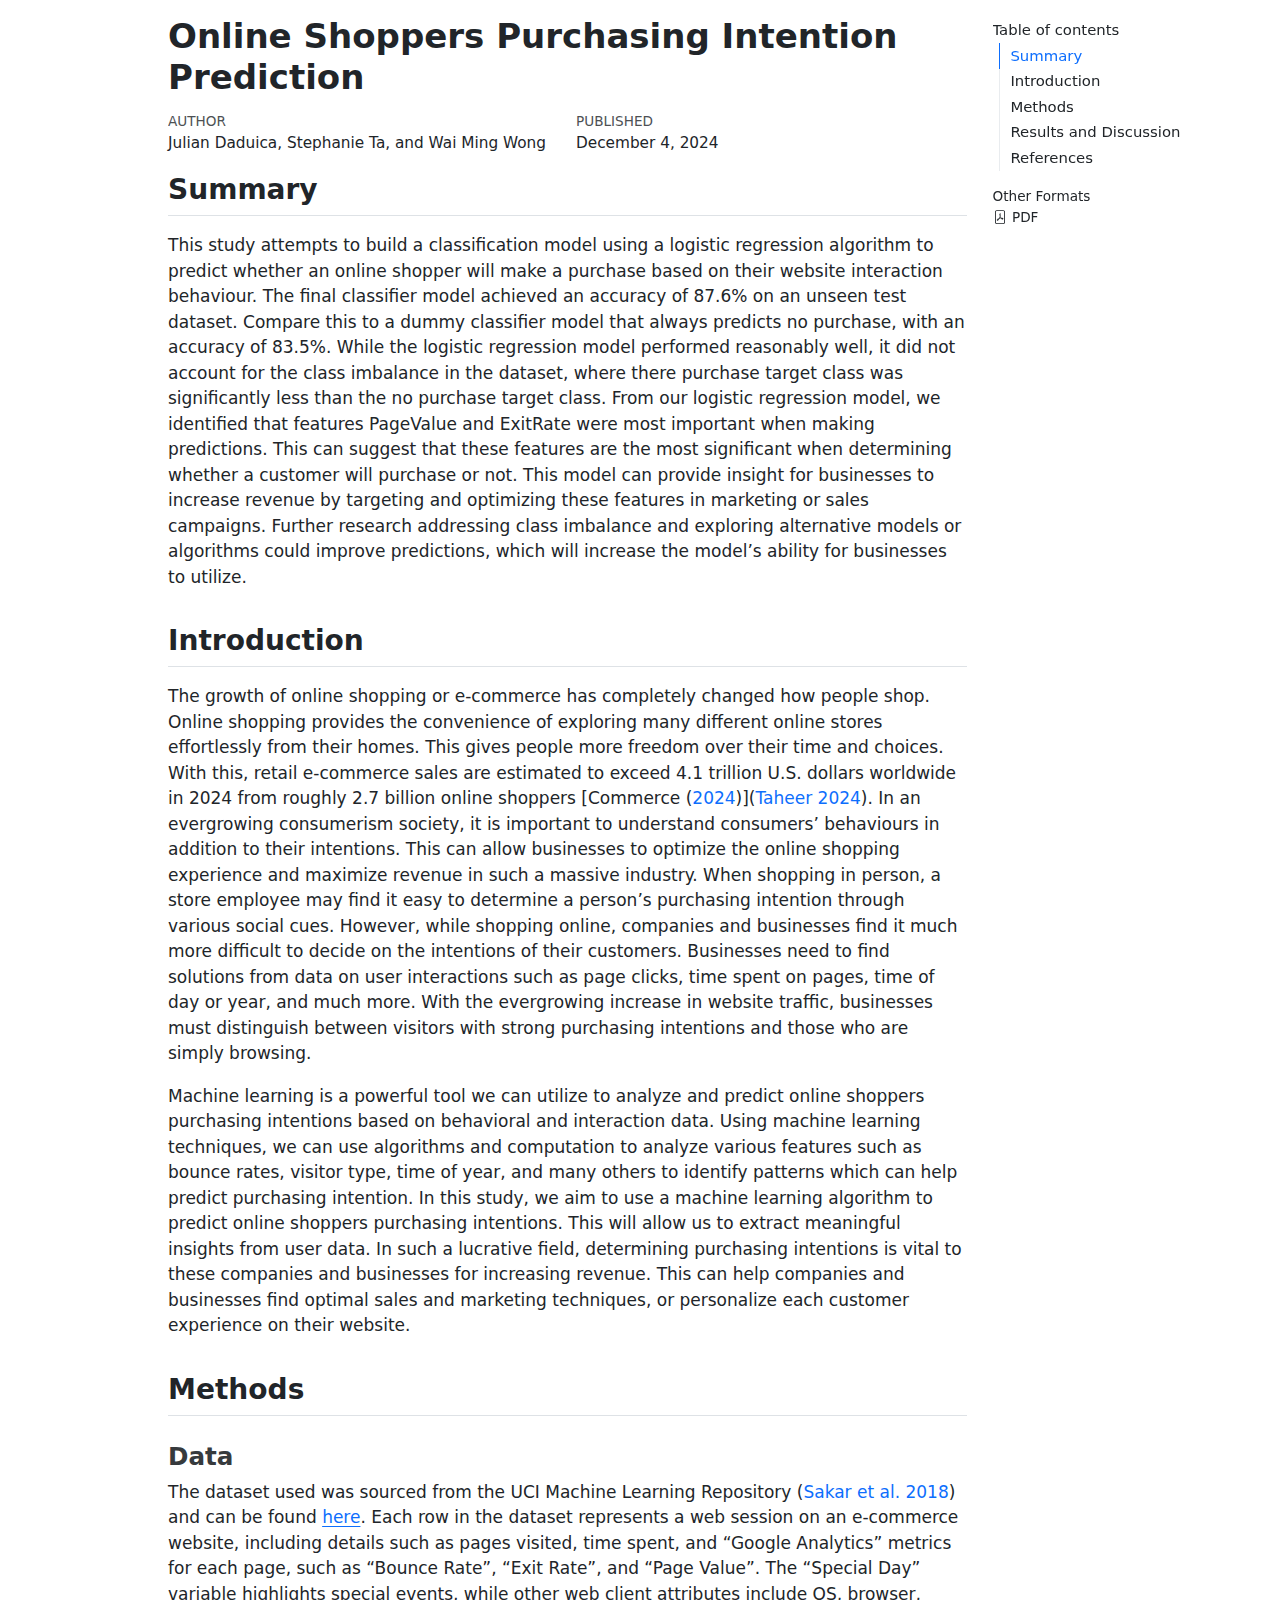
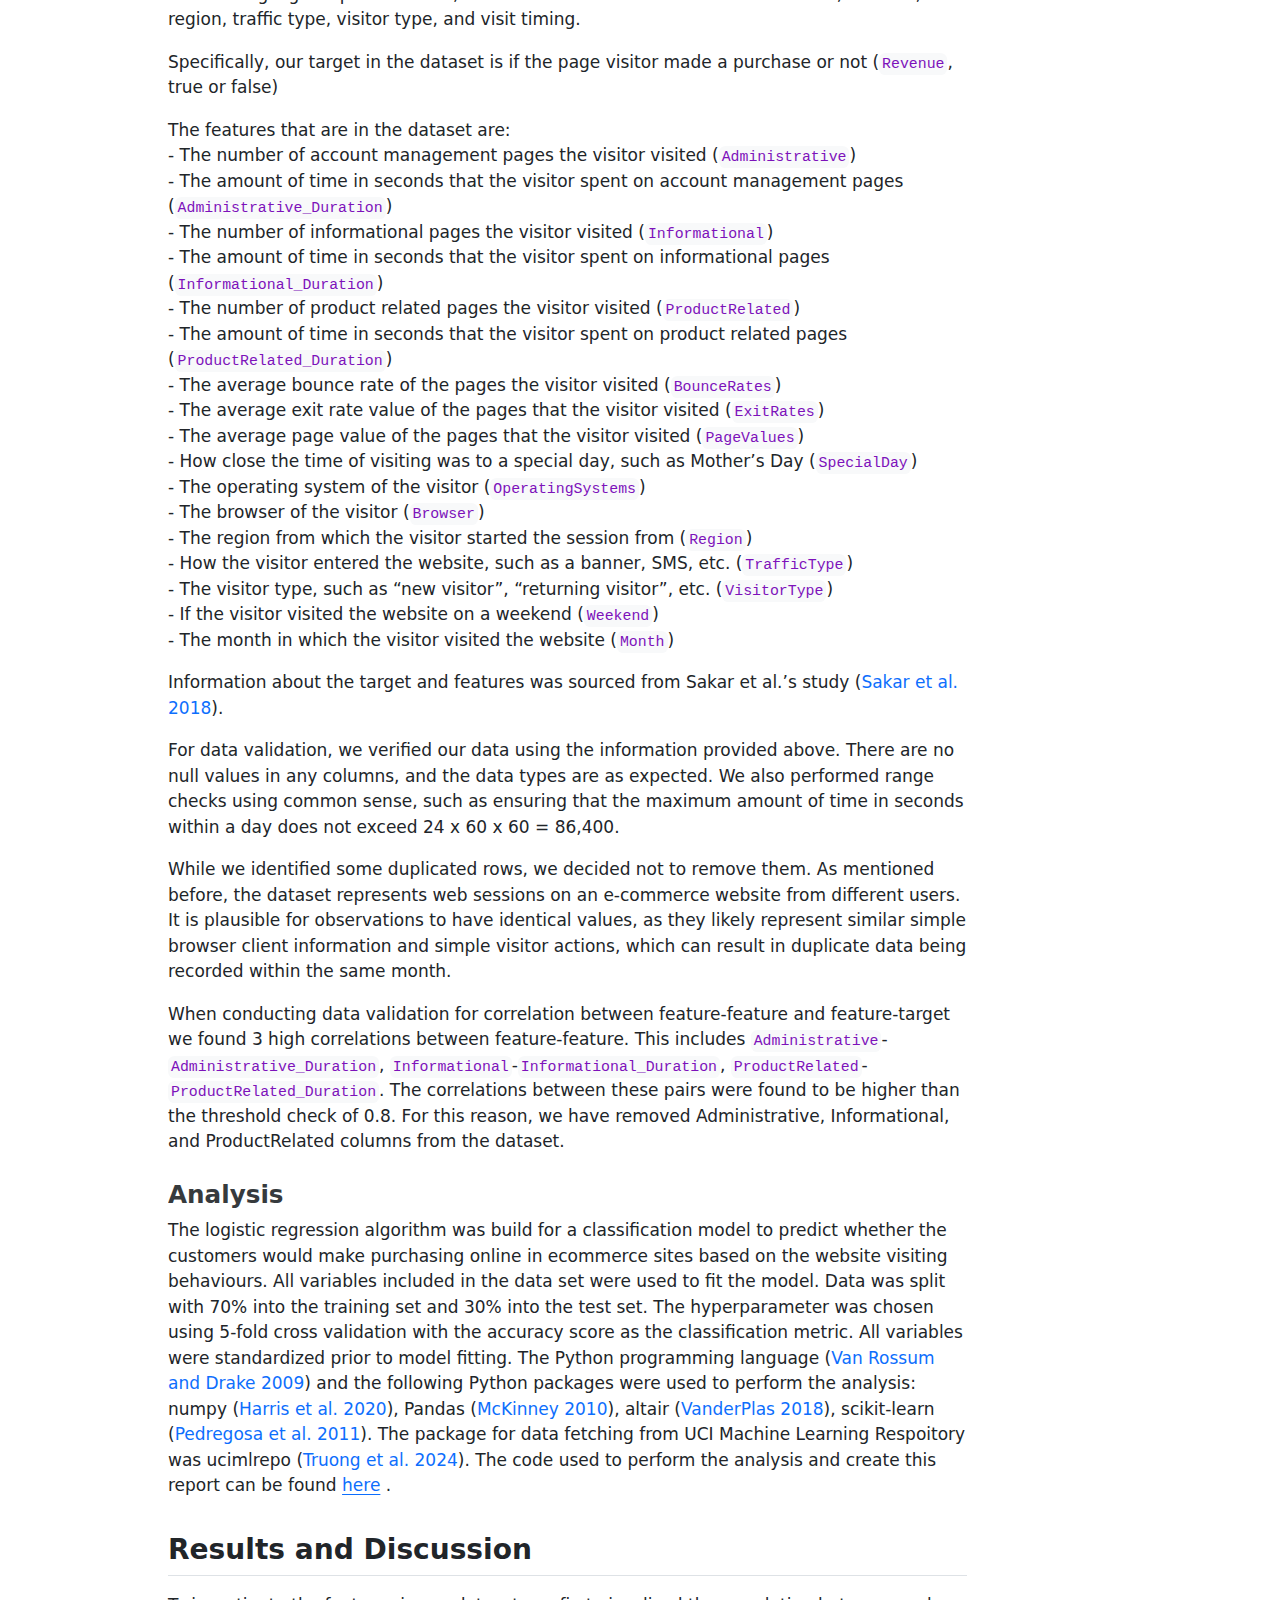
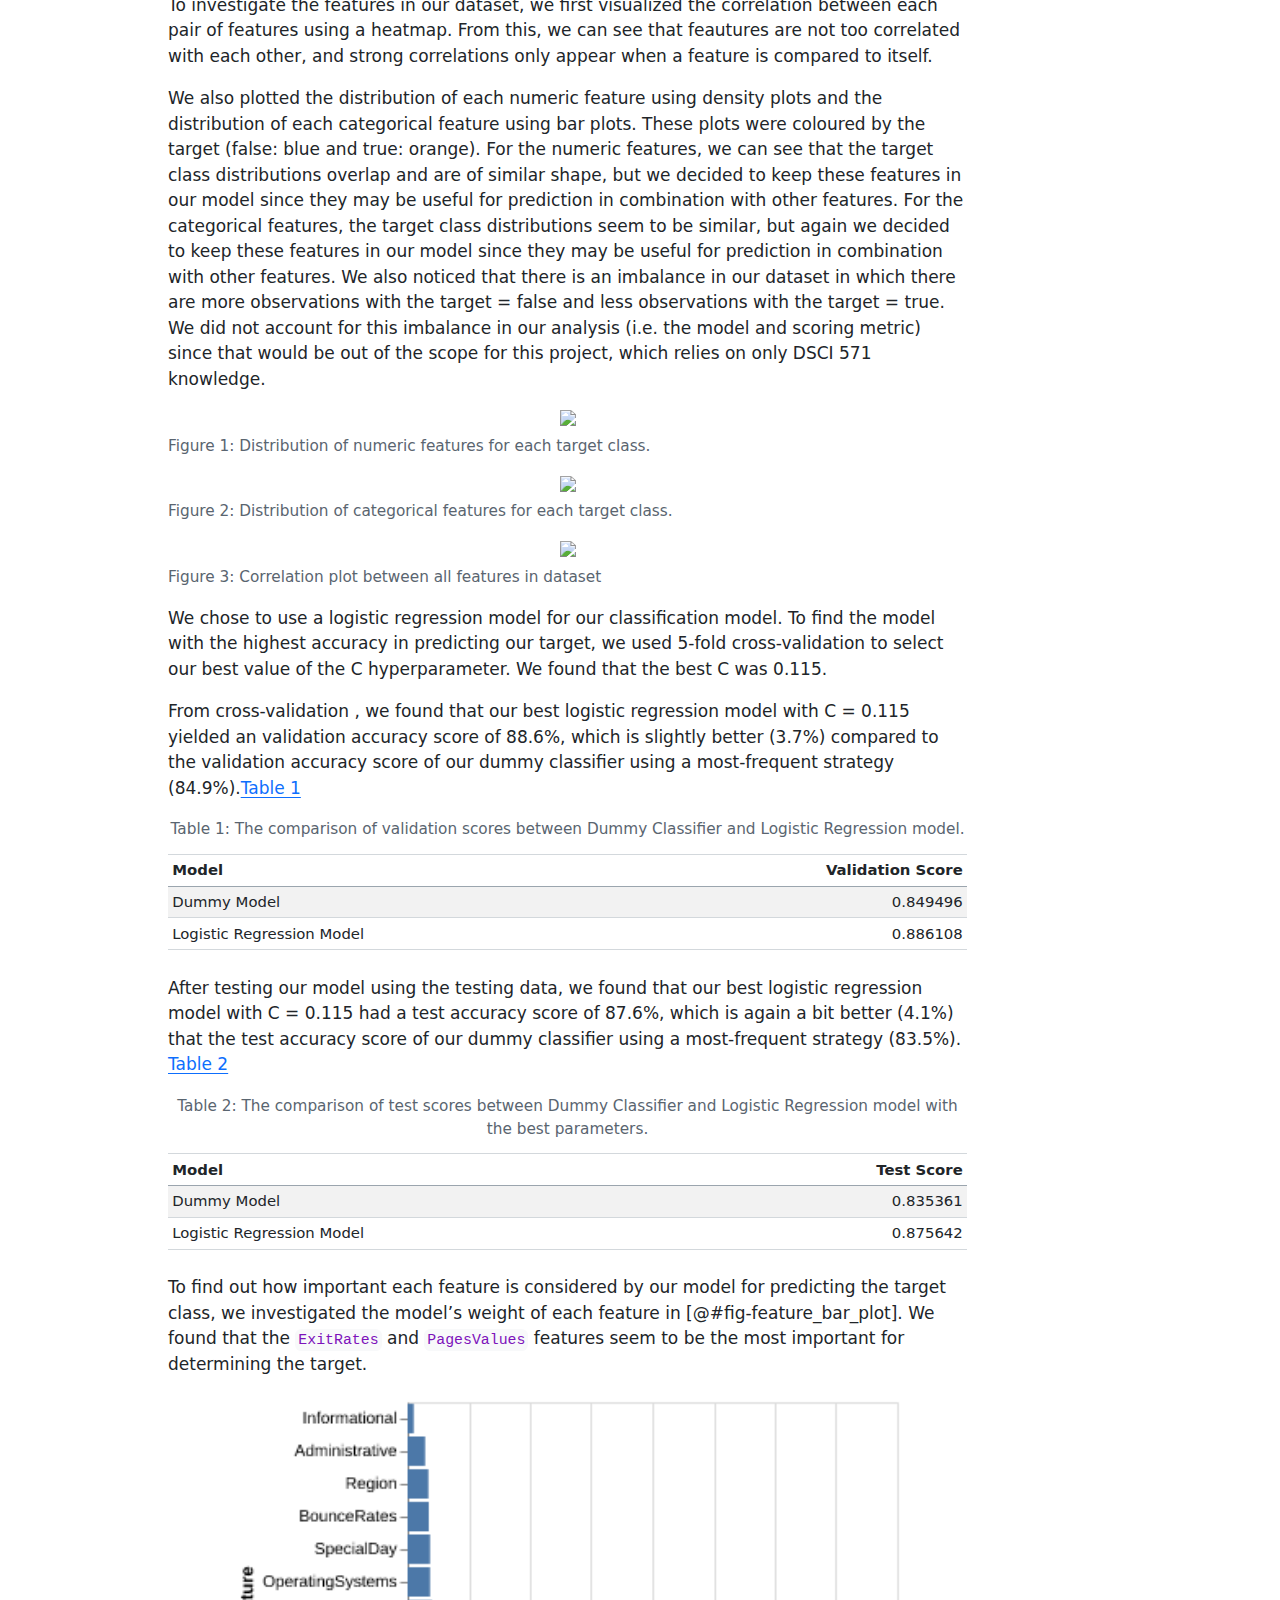
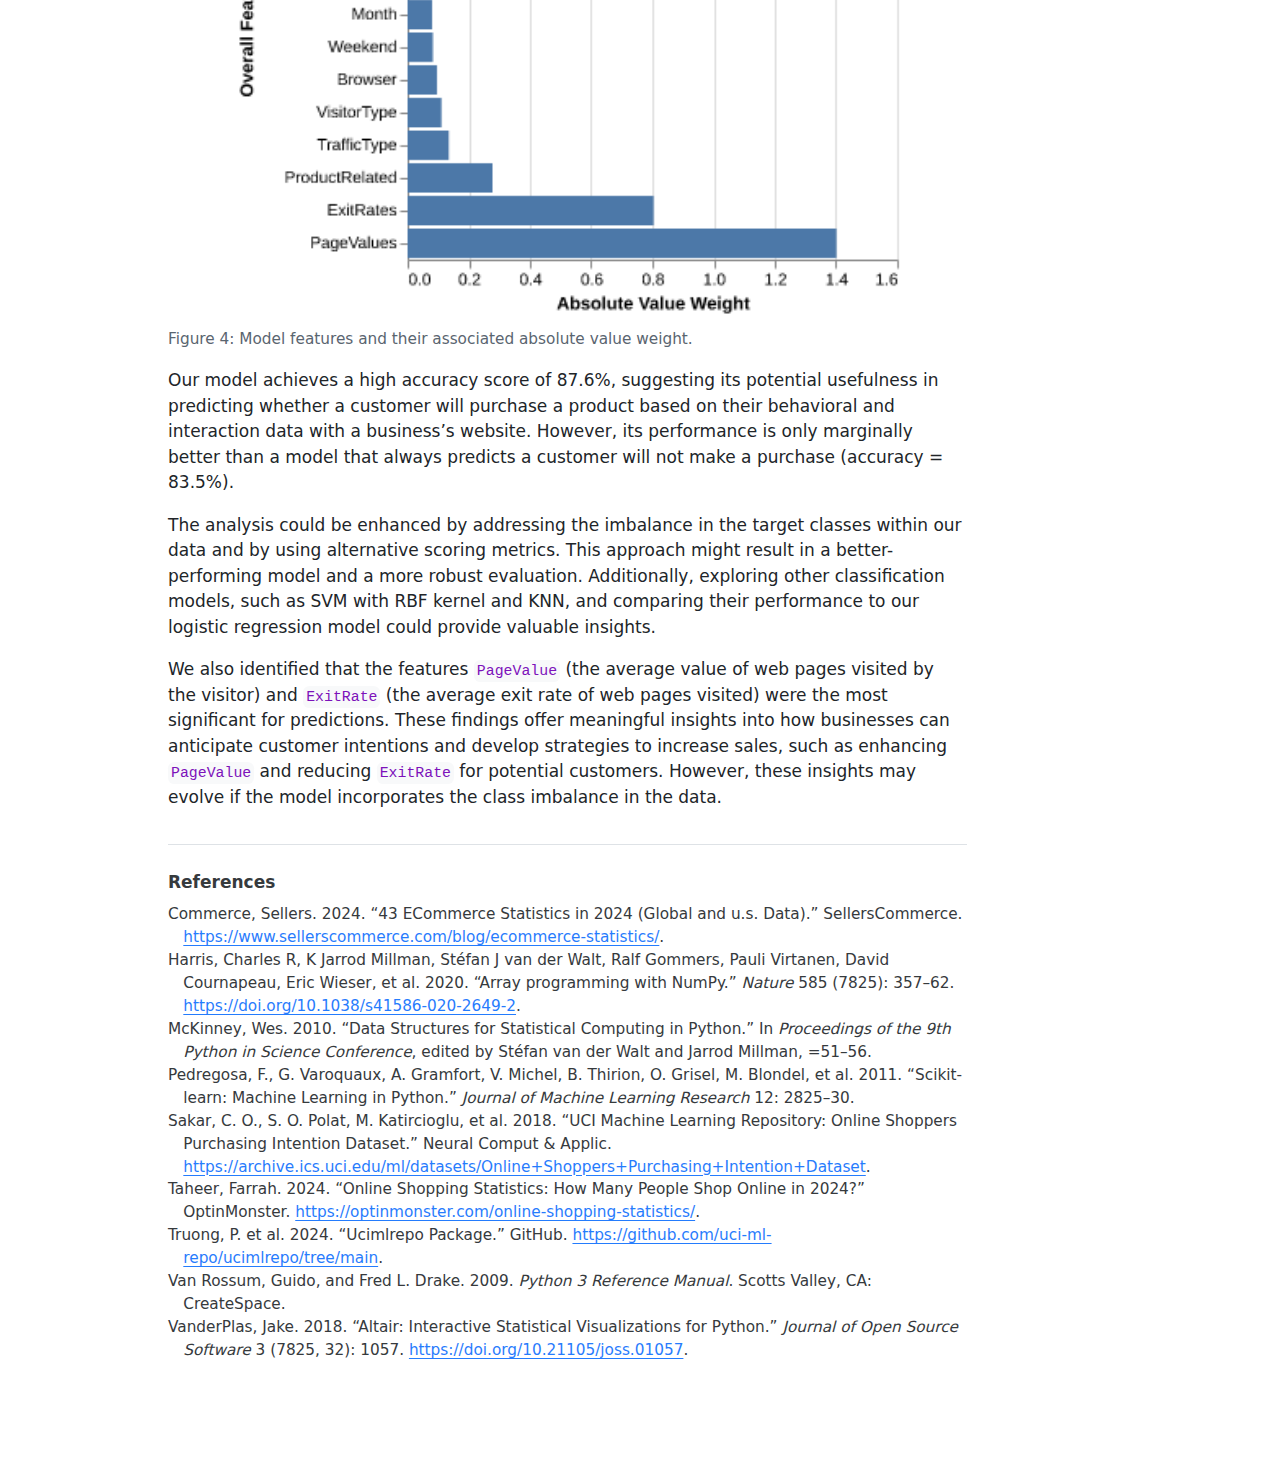
==== commit 19abbf89: "2nd draft" ====
--- a/reports/online_shoppers_purchasing_intention_prediction.html
+++ b/reports/online_shoppers_purchasing_intention_prediction.html
@@ -115,14 +115,14 @@
 <section id="introduction" class="level2">
 <h2 class="anchored" data-anchor-id="introduction">Introduction</h2>
 <p>The growth of online shopping or e-commerce has completely changed how people shop. Online shopping provides the convenience of exploring many different online stores effortlessly from their homes. This gives people more freedom over their time and choices. With this, retail e-commerce sales are estimated to exceed 4.1 trillion U.S. dollars worldwide in 2024 from roughly 2.7 billion online shoppers [<span class="citation" data-cites="commerce2024ecommerce">Commerce (<a href="#ref-commerce2024ecommerce" role="doc-biblioref">2024</a>)</span>]<span class="citation" data-cites="taheer2024online">(<a href="#ref-taheer2024online" role="doc-biblioref">Taheer 2024</a>)</span>. In an evergrowing consumerism society, it is important to understand consumers’ behaviours in addition to their intentions. This can allow businesses to optimize the online shopping experience and maximize revenue in such a massive industry. When shopping in person, a store employee may find it easy to determine a person’s purchasing intention through various social cues. However, while shopping online, companies and businesses find it much more difficult to decide on the intentions of their customers. Businesses need to find solutions from data on user interactions such as page clicks, time spent on pages, time of day or year, and much more. With the evergrowing increase in website traffic, businesses must distinguish between visitors with strong purchasing intentions and those who are simply browsing.</p>
-<p>Machine learning is a powerful tool we can utilize to analyze and predict online shoppers purchasing intentions based on behavioural and interaction data. Using machine learning techniques, we can use algorithms and computation to analyze various features such as bounce rates, visitor type, time of year, and many others to identify patterns which can help predict purchasing intention. In this study, we aim to use a machine learning algorithm to predict online shoppers purchasing intentions. This will allow us to extract meaningful insights from user data. In such a lucrative field, determining purchasing intentions is vital to these companies and businesses for increasing revenue. This can help companies and businesses find optimal sales and marketing techniques, or personalize each customer experience on their website.</p>
+<p>Machine learning is a powerful tool we can utilize to analyze and predict online shoppers purchasing intentions based on behavioral and interaction data. Using machine learning techniques, we can use algorithms and computation to analyze various features such as bounce rates, visitor type, time of year, and many others to identify patterns which can help predict purchasing intention. In this study, we aim to use a machine learning algorithm to predict online shoppers purchasing intentions. This will allow us to extract meaningful insights from user data. In such a lucrative field, determining purchasing intentions is vital to these companies and businesses for increasing revenue. This can help companies and businesses find optimal sales and marketing techniques, or personalize each customer experience on their website.</p>
 </section>
 <section id="methods" class="level2">
 <h2 class="anchored" data-anchor-id="methods">Methods</h2>
 <section id="data" class="level3">
 <h3 class="anchored" data-anchor-id="data">Data</h3>
 <p>The dataset used was sourced from the UCI Machine Learning Repository <span class="citation" data-cites="sakar2018uci">(<a href="#ref-sakar2018uci" role="doc-biblioref">Sakar et al. 2018</a>)</span> and can be found <a href="https://archive.ics.uci.edu/ml/datasets/Online+Shoppers+Purchasing+Intention+Dataset">here</a>. Each row in the dataset represents a web session on an e-commerce website, including details such as pages visited, time spent, and “Google Analytics” metrics for each page, such as “Bounce Rate”, “Exit Rate”, and “Page Value”. The “Special Day” variable highlights special events, while other web client attributes include OS, browser, region, traffic type, visitor type, and visit timing.</p>
-<p>Specifically, our target in the dataset is if the page vistor made a purchase or not (<code>Revenue</code>, true or false)</p>
+<p>Specifically, our target in the dataset is if the page visitor made a purchase or not (<code>Revenue</code>, true or false)</p>
 <p>The features that are in the dataset are:<br> - The number of account management pages the visitor visited (<code>Administrative</code>)<br> - The amount of time in seconds that the visitor spent on account management pages (<code>Administrative_Duration</code>)<br> - The number of informational pages the visitor visited (<code>Informational</code>)<br> - The amount of time in seconds that the visitor spent on informational pages (<code>Informational_Duration</code>)<br> - The number of product related pages the visitor visited (<code>ProductRelated</code>)<br> - The amount of time in seconds that the visitor spent on product related pages (<code>ProductRelated_Duration</code>)<br> - The average bounce rate of the pages the visitor visited (<code>BounceRates</code>)<br> - The average exit rate value of the pages that the visitor visited (<code>ExitRates</code>)<br> - The average page value of the pages that the visitor visited (<code>PageValues</code>)<br> - How close the time of visiting was to a special day, such as Mother’s Day (<code>SpecialDay</code>)<br> - The operating system of the visitor (<code>OperatingSystems</code>)<br> - The browser of the visitor (<code>Browser</code>)<br> - The region from which the visitor started the session from (<code>Region</code>)<br> - How the visitor entered the website, such as a banner, SMS, etc. (<code>TrafficType</code>)<br> - The visitor type, such as “new visitor”, “returning visitor”, etc. (<code>VisitorType</code>)<br> - If the visitor visited the website on a weekend (<code>Weekend</code>)<br> - The month in which the visitor visited the website (<code>Month</code>)</p>
 <p>Information about the target and features was sourced from Sakar et al.’s study <span class="citation" data-cites="sakar2018uci">(<a href="#ref-sakar2018uci" role="doc-biblioref">Sakar et al. 2018</a>)</span>.</p>
 <p>For data validation, we verified our data using the information provided above. There are no null values in any columns, and the data types are as expected. We also performed range checks using common sense, such as ensuring that the maximum amount of time in seconds within a day does not exceed 24 x 60 x 60 = 86,400.</p>
@@ -136,12 +136,12 @@
 </section>
 <section id="results-and-discussion" class="level2">
 <h2 class="anchored" data-anchor-id="results-and-discussion">Results and Discussion</h2>
-<p>To investigate the features in our dataset, we first visualized the correlation between each pair of features using a heatmap. From this, we can see that feautres are not too correlated with each other, and strong correlations only appear when a feature is compared to itself.</p>
-<p>We also plotted the distribution of each numeric feature using density plots and the distribution of each categorical feature using bar plots. These plots were coloured by the target (false: blue and true: orange). For the numeric features, we can see that the target class distributions overlap and are of similar shape, but we decided to keep these features in our model since they may be useful for prediction in ombination with other features. For the catagorical features, the target class dsitributions seem to be similar, but again we decided to keep these features in our model since they may be useful for prediction in ombination with other features. We also noticed that there is an imbalance in our dataset in which there are more observations with the target = false and less observations with the target = true. We did not account for this imbalance in our analysis (i.e.&nbsp;the model and scoring metric) since that would be out of the scope for this project, which relies on only DSCI 571 knowledge.</p>
+<p>To investigate the features in our dataset, we first visualized the correlation between each pair of features using a heatmap. From this, we can see that feautures are not too correlated with each other, and strong correlations only appear when a feature is compared to itself.</p>
+<p>We also plotted the distribution of each numeric feature using density plots and the distribution of each categorical feature using bar plots. These plots were coloured by the target (false: blue and true: orange). For the numeric features, we can see that the target class distributions overlap and are of similar shape, but we decided to keep these features in our model since they may be useful for prediction in combination with other features. For the categorical features, the target class distributions seem to be similar, but again we decided to keep these features in our model since they may be useful for prediction in combination with other features. We also noticed that there is an imbalance in our dataset in which there are more observations with the target = false and less observations with the target = true. We did not account for this imbalance in our analysis (i.e.&nbsp;the model and scoring metric) since that would be out of the scope for this project, which relies on only DSCI 571 knowledge.</p>
 <div id="fig-feature_density" class="quarto-float quarto-figure quarto-figure-center anchored">
 <figure class="quarto-float quarto-float-fig figure">
 <div aria-describedby="fig-feature_density-caption-0ceaefa1-69ba-4598-a22c-09a6ac19f8ca">
-<img src="../results/images/feature_density.png" class="img-fluid figure-img" style="width:65.0%">
+<img src="../results/images/feature_density.png" class="img-fluid figure-img" style="width:85.0%">
 </div>
 <figcaption class="quarto-float-caption-bottom quarto-float-caption quarto-float-fig" id="fig-feature_density-caption-0ceaefa1-69ba-4598-a22c-09a6ac19f8ca">
 Figure&nbsp;1: Distribution of numeric features for each target class.
@@ -151,7 +151,7 @@
 <div id="fig-feature_bar_plot" class="quarto-float quarto-figure quarto-figure-center anchored">
 <figure class="quarto-float quarto-float-fig figure">
 <div aria-describedby="fig-feature_bar_plot-caption-0ceaefa1-69ba-4598-a22c-09a6ac19f8ca">
-<img src="../results/images/feature_bar_plot.png" class="img-fluid figure-img" style="width:65.0%">
+<img src="../results/images/feature_bar_plot.png" class="img-fluid figure-img" style="width:85.0%">
 </div>
 <figcaption class="quarto-float-caption-bottom quarto-float-caption quarto-float-fig" id="fig-feature_bar_plot-caption-0ceaefa1-69ba-4598-a22c-09a6ac19f8ca">
 Figure&nbsp;2: Distribution of categorical features for each target class.
@@ -161,55 +161,70 @@
 <div id="fig-correlation_heatmap" class="quarto-float quarto-figure quarto-figure-center anchored">
 <figure class="quarto-float quarto-float-fig figure">
 <div aria-describedby="fig-correlation_heatmap-caption-0ceaefa1-69ba-4598-a22c-09a6ac19f8ca">
-<img src="../results/images/correlation_heatmap.png" class="img-fluid figure-img" style="width:65.0%">
+<img src="../results/images/correlation_heatmap.png" class="img-fluid figure-img" style="width:85.0%">
 </div>
 <figcaption class="quarto-float-caption-bottom quarto-float-caption quarto-float-fig" id="fig-correlation_heatmap-caption-0ceaefa1-69ba-4598-a22c-09a6ac19f8ca">
 Figure&nbsp;3: Correlation plot between all features in dataset
 </figcaption>
 </figure>
 </div>
-<p>We chose to use a logistic regression model for our classification model. To find the model with the highest acuracy in predicting our target, we used 5-fold cross-validation to select our best value of the C hyperparameter. We found that the best C was 0.768.</p>
-<p>From cross-validation, we found that our best logistic regression model with C = 0.768 yielded an validation accuracy score of 88.6%, which is slightly better (3.7%) compared to the validation accuracy score of our dummy classifier using a most-frequent strategy (84.9%).</p>
-<p>After testing our model using the testing data, we found that our best logistic regression model with C = 0.768 had a test accuracy score of 87.6%, which is again a bit better (4.1%) that the test accuracy score of our dummy classifier using a most-frequent strategy (83.5%).</p>
-<div class="cell" data-execution_count="3">
-<div id="tbl-dummy_bestmodel_scores" class="cell quarto-float quarto-figure quarto-figure-center anchored" data-execution_count="3">
+<p>We chose to use a logistic regression model for our classification model. To find the model with the highest accuracy in predicting our target, we used 5-fold cross-validation to select our best value of the C hyperparameter. We found that the best C was 0.115.</p>
+<p>From cross-validation , we found that our best logistic regression model with C = 0.115 yielded an validation accuracy score of 88.6%, which is slightly better (3.7%) compared to the validation accuracy score of our dummy classifier using a most-frequent strategy (84.9%).<a href="#tbl-validation_scores" class="quarto-xref">Table&nbsp;1</a></p>
+<div class="cell" data-execution_count="4">
+<div id="tbl-validation_scores" class="cell quarto-float quarto-figure quarto-figure-center anchored" data-execution_count="4">
 <figure class="quarto-float quarto-float-tbl figure">
-<figcaption class="quarto-float-caption-top quarto-float-caption quarto-float-tbl" id="tbl-dummy_bestmodel_scores-caption-0ceaefa1-69ba-4598-a22c-09a6ac19f8ca">
-Table&nbsp;1: The comparison of scores between Dummy Classifier and Logistic Regression model with the best parameters.
+<figcaption class="quarto-float-caption-top quarto-float-caption quarto-float-tbl" id="tbl-validation_scores-caption-0ceaefa1-69ba-4598-a22c-09a6ac19f8ca">
+Table&nbsp;1: The comparison of validation scores between Dummy Classifier and Logistic Regression model.
 </figcaption>
-<div aria-describedby="tbl-dummy_bestmodel_scores-caption-0ceaefa1-69ba-4598-a22c-09a6ac19f8ca">
-<div class="cell-output cell-output-display cell-output-markdown" data-execution_count="9">
+<div aria-describedby="tbl-validation_scores-caption-0ceaefa1-69ba-4598-a22c-09a6ac19f8ca">
+<div class="cell-output cell-output-display cell-output-markdown" data-execution_count="14">
 <table class="do-not-create-environment cell caption-top table table-sm table-striped small">
-<colgroup>
-<col style="width: 15%">
-<col style="width: 13%">
-<col style="width: 26%">
-<col style="width: 27%">
-<col style="width: 16%">
-</colgroup>
 <thead>
 <tr class="header">
-<th style="text-align: right;">Unnamed: 0.1</th>
-<th style="text-align: right;">Unnamed: 0</th>
-<th style="text-align: left;">model</th>
-<th style="text-align: right;">mean_validation_accuracy</th>
-<th style="text-align: right;">test_accuracy</th>
+<th style="text-align: left;">Model</th>
+<th style="text-align: right;">Validation Score</th>
 </tr>
 </thead>
 <tbody>
 <tr class="odd">
-<td style="text-align: right;">0</td>
-<td style="text-align: right;">0</td>
 <td style="text-align: left;">Dummy Model</td>
 <td style="text-align: right;">0.849496</td>
-<td style="text-align: right;">nan</td>
 </tr>
 <tr class="even">
-<td style="text-align: right;">1</td>
-<td style="text-align: right;">1</td>
 <td style="text-align: left;">Logistic Regression Model</td>
 <td style="text-align: right;">0.886108</td>
-<td style="text-align: right;">nan</td>
+</tr>
+</tbody>
+</table>
+</div>
+</div>
+</figure>
+</div>
+</div>
+<p>After testing our model using the testing data, we found that our best logistic regression model with C = 0.115 had a test accuracy score of 87.6%, which is again a bit better (4.1%) that the test accuracy score of our dummy classifier using a most-frequent strategy (83.5%). <a href="#tbl-test_scores" class="quarto-xref">Table&nbsp;2</a></p>
+<div class="cell" data-execution_count="5">
+<div id="tbl-test_scores" class="cell quarto-float quarto-figure quarto-figure-center anchored" data-execution_count="5">
+<figure class="quarto-float quarto-float-tbl figure">
+<figcaption class="quarto-float-caption-top quarto-float-caption quarto-float-tbl" id="tbl-test_scores-caption-0ceaefa1-69ba-4598-a22c-09a6ac19f8ca">
+Table&nbsp;2: The comparison of test scores between Dummy Classifier and Logistic Regression model with the best parameters.
+</figcaption>
+<div aria-describedby="tbl-test_scores-caption-0ceaefa1-69ba-4598-a22c-09a6ac19f8ca">
+<div class="cell-output cell-output-display cell-output-markdown" data-execution_count="15">
+<table class="do-not-create-environment cell caption-top table table-sm table-striped small">
+<thead>
+<tr class="header">
+<th style="text-align: left;">Model</th>
+<th style="text-align: right;">Test Score</th>
+</tr>
+</thead>
+<tbody>
+<tr class="odd">
+<td style="text-align: left;">Dummy Model</td>
+<td style="text-align: right;">0.835361</td>
+</tr>
+<tr class="even">
+<td style="text-align: left;">Logistic Regression Model</td>
+<td style="text-align: right;">0.875642</td>
 </tr>
 </tbody>
 </table>
@@ -222,7 +237,7 @@
 <div id="fig-feature_bar_plot" class="quarto-float quarto-figure quarto-figure-center anchored">
 <figure class="quarto-float quarto-float-fig figure">
 <div aria-describedby="fig-feature_bar_plot-caption-0ceaefa1-69ba-4598-a22c-09a6ac19f8ca">
-<img src="../results/images/fig4_feat_weights.png" class="img-fluid figure-img" style="width:65.0%">
+<img src="../results/images/fig4_feat_weights.png" class="img-fluid figure-img" style="width:85.0%">
 </div>
 <figcaption class="quarto-float-caption-bottom quarto-float-caption quarto-float-fig" id="fig-feature_bar_plot-caption-0ceaefa1-69ba-4598-a22c-09a6ac19f8ca">
 Figure&nbsp;4: Model features and their associated absolute value weight.
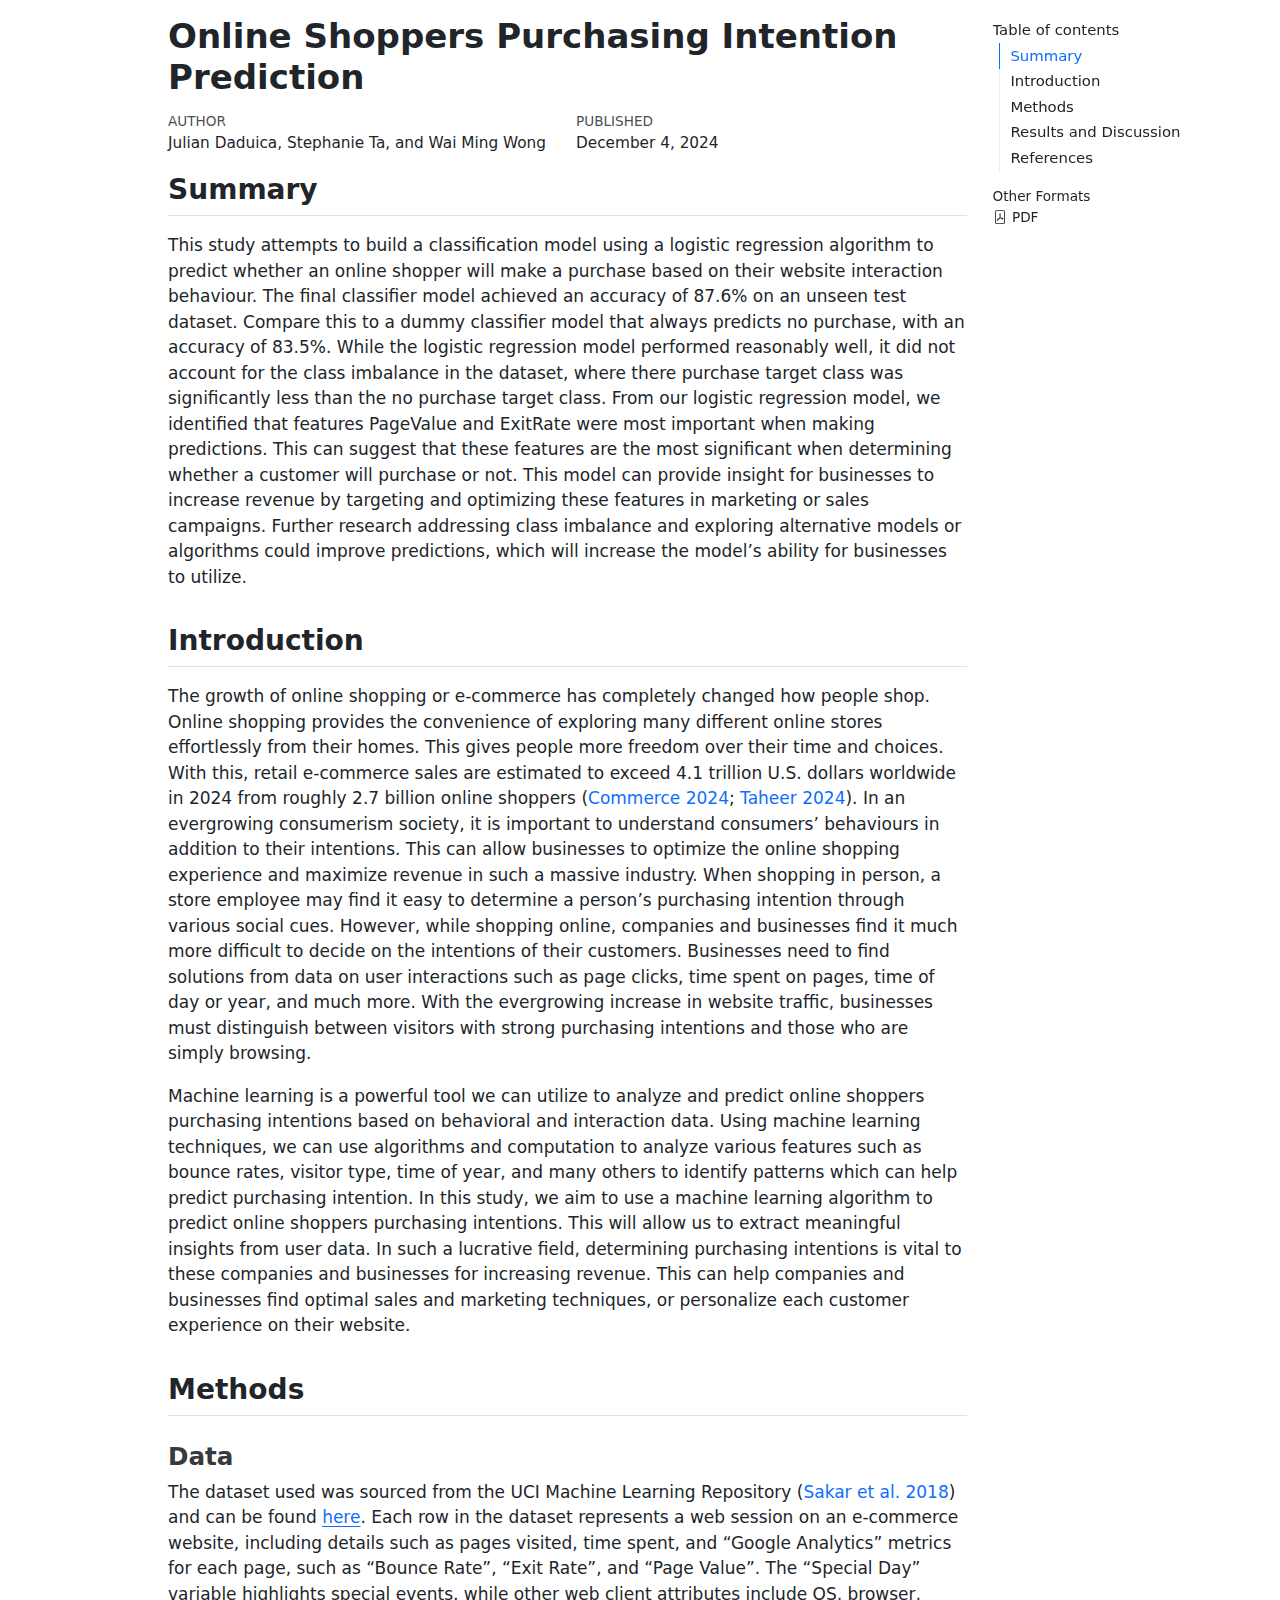
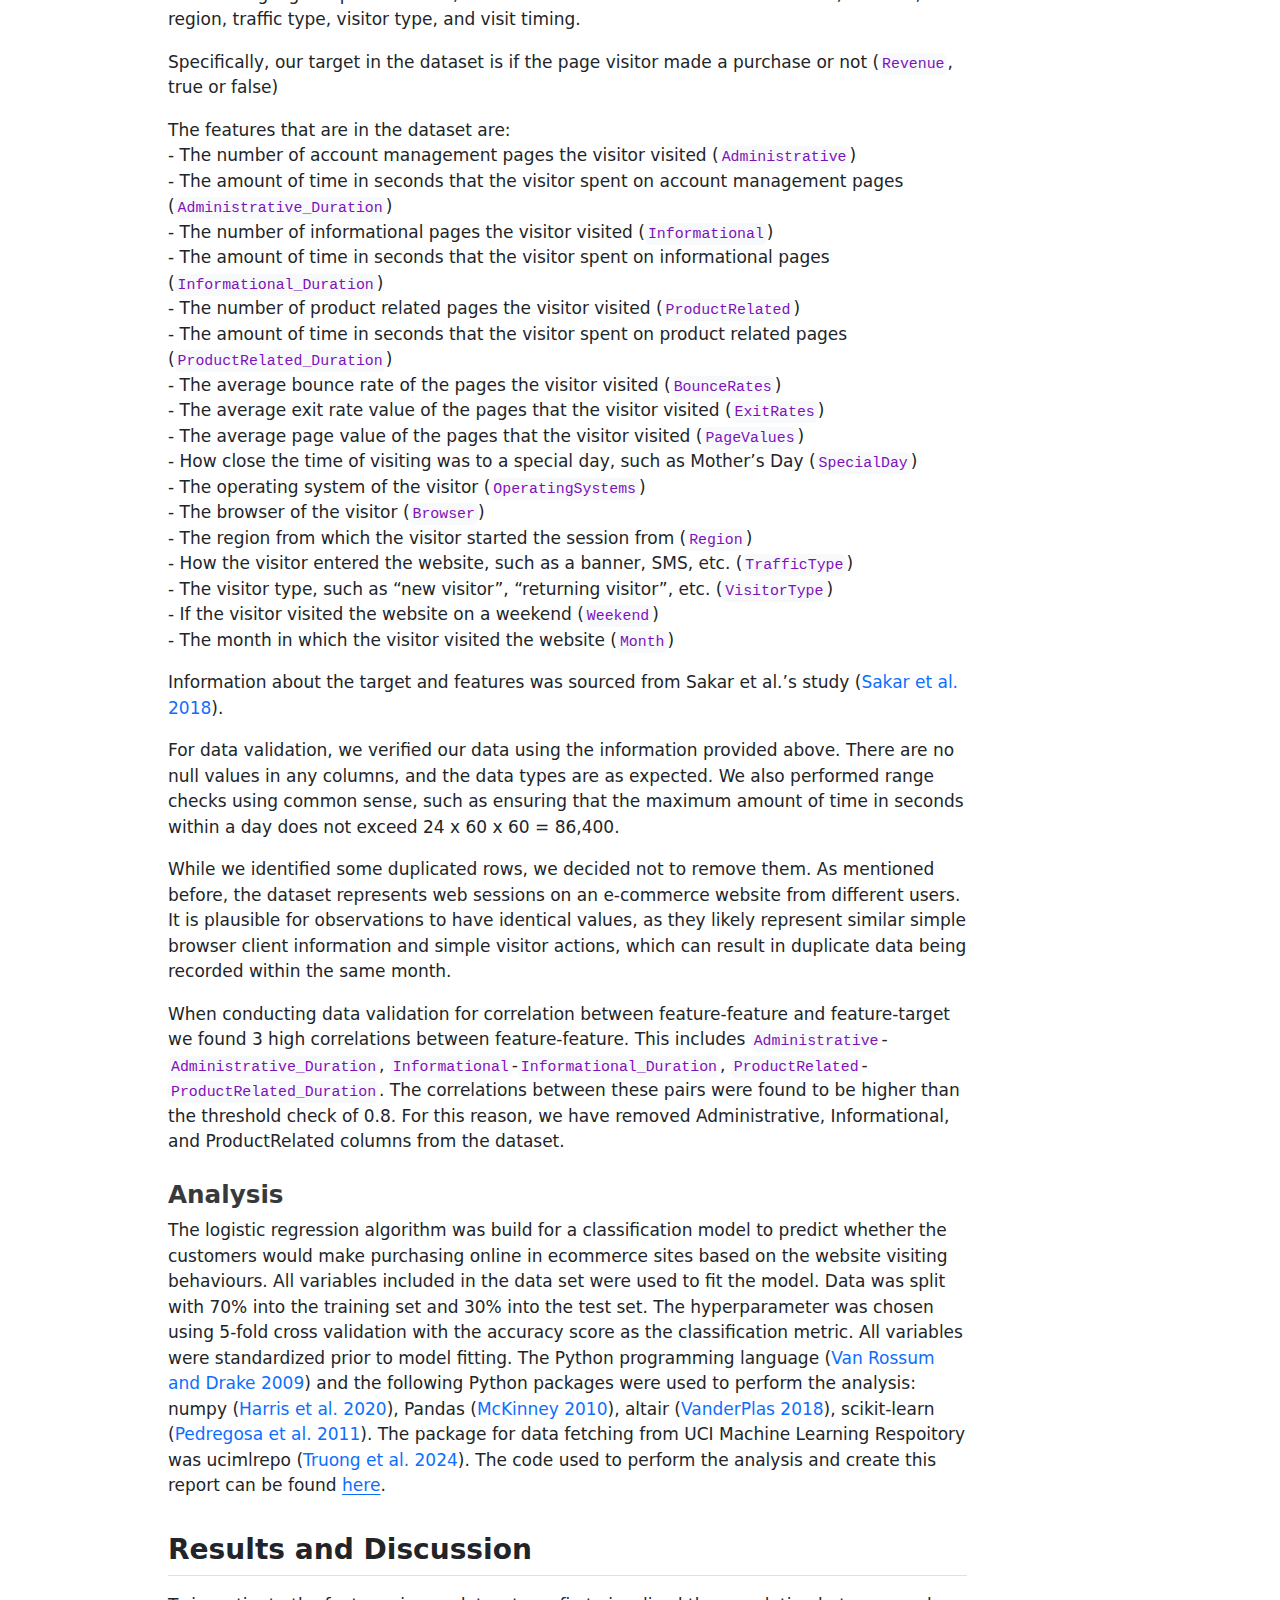
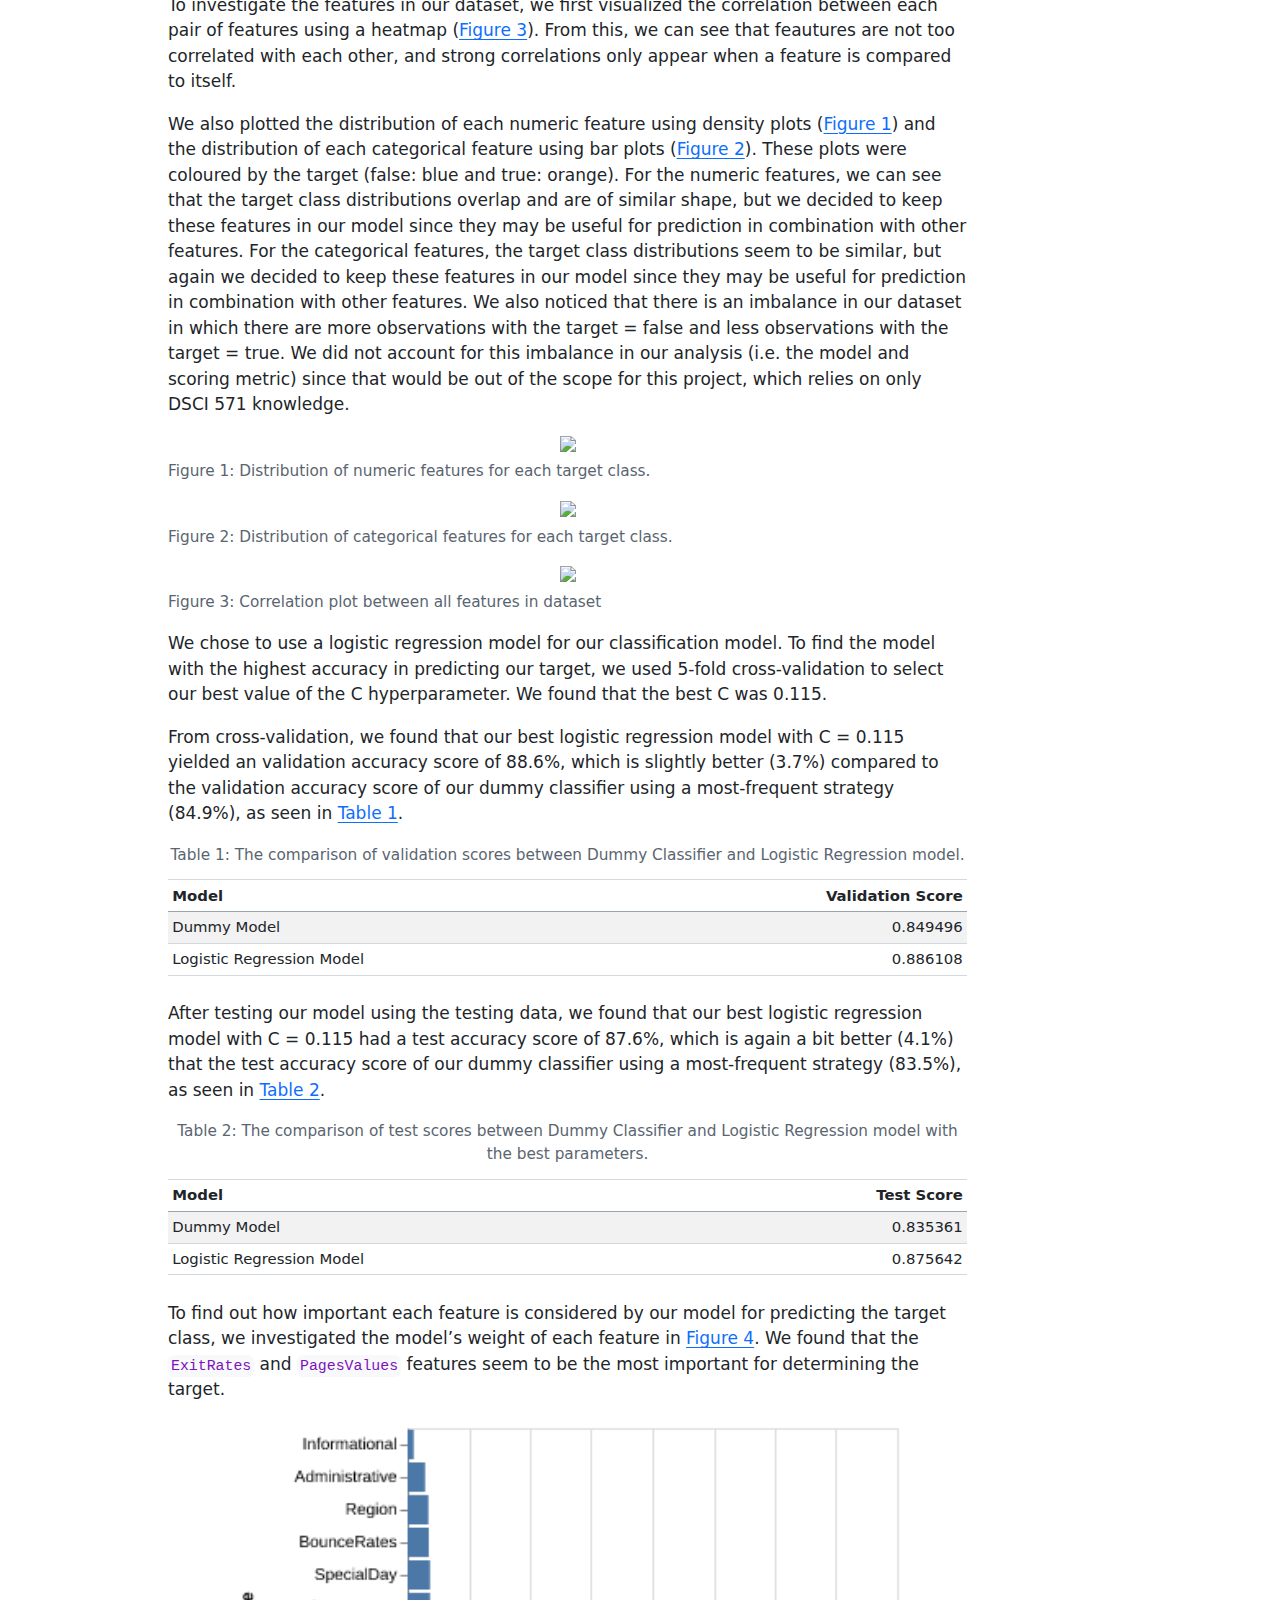
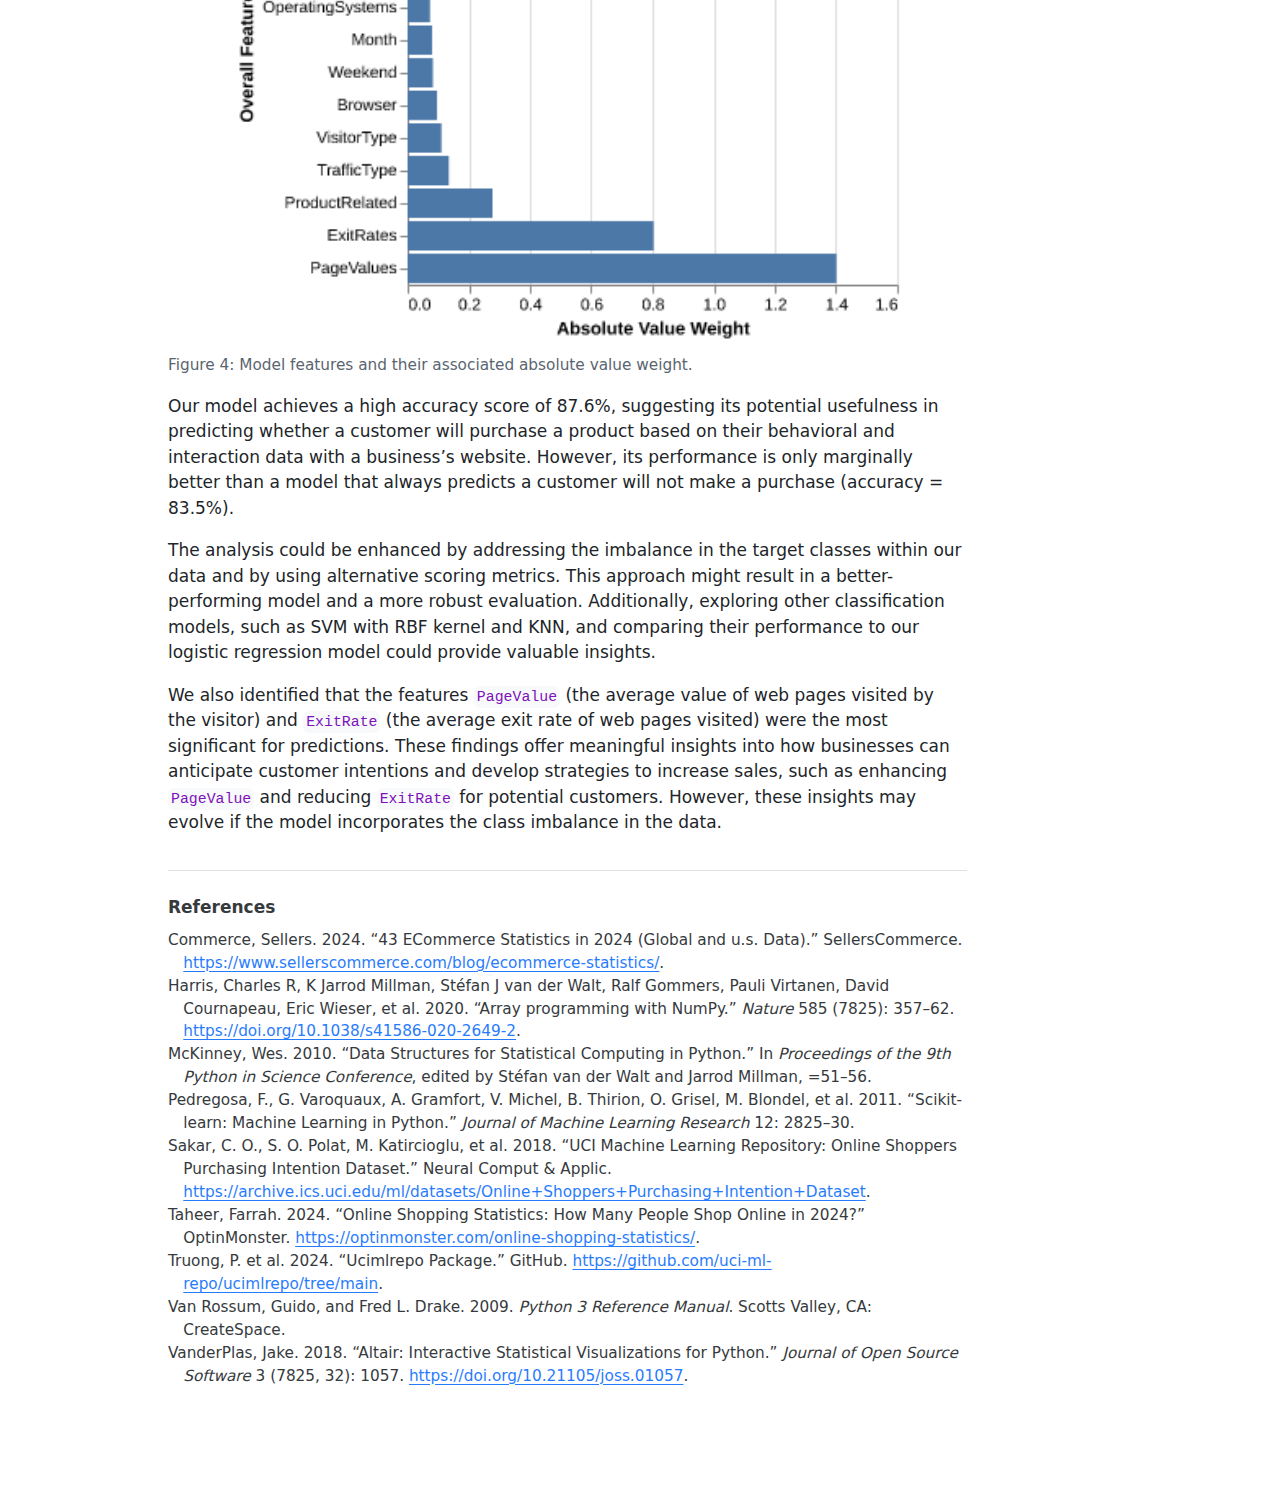
==== commit aff1b781: "rerender html and pdf" ====
--- a/reports/online_shoppers_purchasing_intention_prediction.html
+++ b/reports/online_shoppers_purchasing_intention_prediction.html
@@ -114,7 +114,7 @@
 </section>
 <section id="introduction" class="level2">
 <h2 class="anchored" data-anchor-id="introduction">Introduction</h2>
-<p>The growth of online shopping or e-commerce has completely changed how people shop. Online shopping provides the convenience of exploring many different online stores effortlessly from their homes. This gives people more freedom over their time and choices. With this, retail e-commerce sales are estimated to exceed 4.1 trillion U.S. dollars worldwide in 2024 from roughly 2.7 billion online shoppers [<span class="citation" data-cites="commerce2024ecommerce">Commerce (<a href="#ref-commerce2024ecommerce" role="doc-biblioref">2024</a>)</span>]<span class="citation" data-cites="taheer2024online">(<a href="#ref-taheer2024online" role="doc-biblioref">Taheer 2024</a>)</span>. In an evergrowing consumerism society, it is important to understand consumers’ behaviours in addition to their intentions. This can allow businesses to optimize the online shopping experience and maximize revenue in such a massive industry. When shopping in person, a store employee may find it easy to determine a person’s purchasing intention through various social cues. However, while shopping online, companies and businesses find it much more difficult to decide on the intentions of their customers. Businesses need to find solutions from data on user interactions such as page clicks, time spent on pages, time of day or year, and much more. With the evergrowing increase in website traffic, businesses must distinguish between visitors with strong purchasing intentions and those who are simply browsing.</p>
+<p>The growth of online shopping or e-commerce has completely changed how people shop. Online shopping provides the convenience of exploring many different online stores effortlessly from their homes. This gives people more freedom over their time and choices. With this, retail e-commerce sales are estimated to exceed 4.1 trillion U.S. dollars worldwide in 2024 from roughly 2.7 billion online shoppers <span class="citation" data-cites="commerce2024ecommerce taheer2024online">(<a href="#ref-commerce2024ecommerce" role="doc-biblioref">Commerce 2024</a>; <a href="#ref-taheer2024online" role="doc-biblioref">Taheer 2024</a>)</span>. In an evergrowing consumerism society, it is important to understand consumers’ behaviours in addition to their intentions. This can allow businesses to optimize the online shopping experience and maximize revenue in such a massive industry. When shopping in person, a store employee may find it easy to determine a person’s purchasing intention through various social cues. However, while shopping online, companies and businesses find it much more difficult to decide on the intentions of their customers. Businesses need to find solutions from data on user interactions such as page clicks, time spent on pages, time of day or year, and much more. With the evergrowing increase in website traffic, businesses must distinguish between visitors with strong purchasing intentions and those who are simply browsing.</p>
 <p>Machine learning is a powerful tool we can utilize to analyze and predict online shoppers purchasing intentions based on behavioral and interaction data. Using machine learning techniques, we can use algorithms and computation to analyze various features such as bounce rates, visitor type, time of year, and many others to identify patterns which can help predict purchasing intention. In this study, we aim to use a machine learning algorithm to predict online shoppers purchasing intentions. This will allow us to extract meaningful insights from user data. In such a lucrative field, determining purchasing intentions is vital to these companies and businesses for increasing revenue. This can help companies and businesses find optimal sales and marketing techniques, or personalize each customer experience on their website.</p>
 </section>
 <section id="methods" class="level2">
@@ -131,13 +131,13 @@
 </section>
 <section id="analysis" class="level3">
 <h3 class="anchored" data-anchor-id="analysis">Analysis</h3>
-<p>The logistic regression algorithm was build for a classification model to predict whether the customers would make purchasing online in ecommerce sites based on the website visiting behaviours. All variables included in the data set were used to fit the model. Data was split with 70% into the training set and 30% into the test set. The hyperparameter was chosen using 5-fold cross validation with the accuracy score as the classification metric. All variables were standardized prior to model fitting. The Python programming language <span class="citation" data-cites="Python">(<a href="#ref-Python" role="doc-biblioref">Van Rossum and Drake 2009</a>)</span> and the following Python packages were used to perform the analysis: numpy <span class="citation" data-cites="numpy">(<a href="#ref-numpy" role="doc-biblioref">Harris et al. 2020</a>)</span>, Pandas <span class="citation" data-cites="pandas">(<a href="#ref-pandas" role="doc-biblioref">McKinney 2010</a>)</span>, altair <span class="citation" data-cites="altair">(<a href="#ref-altair" role="doc-biblioref">VanderPlas 2018</a>)</span>, scikit-learn <span class="citation" data-cites="scikit-learn">(<a href="#ref-scikit-learn" role="doc-biblioref">Pedregosa et al. 2011</a>)</span>. The package for data fetching from UCI Machine Learning Respoitory was ucimlrepo <span class="citation" data-cites="truong2024ucimlrepo">(<a href="#ref-truong2024ucimlrepo" role="doc-biblioref">Truong et al. 2024</a>)</span>. The code used to perform the analysis and create this report can be found <a href="https://github.com/UBC-MDS/Online-Shoppers-Purchasing-Intention-Prediction">here</a> .</p>
+<p>The logistic regression algorithm was build for a classification model to predict whether the customers would make purchasing online in ecommerce sites based on the website visiting behaviours. All variables included in the data set were used to fit the model. Data was split with 70% into the training set and 30% into the test set. The hyperparameter was chosen using 5-fold cross validation with the accuracy score as the classification metric. All variables were standardized prior to model fitting. The Python programming language <span class="citation" data-cites="Python">(<a href="#ref-Python" role="doc-biblioref">Van Rossum and Drake 2009</a>)</span> and the following Python packages were used to perform the analysis: numpy <span class="citation" data-cites="numpy">(<a href="#ref-numpy" role="doc-biblioref">Harris et al. 2020</a>)</span>, Pandas <span class="citation" data-cites="pandas">(<a href="#ref-pandas" role="doc-biblioref">McKinney 2010</a>)</span>, altair <span class="citation" data-cites="altair">(<a href="#ref-altair" role="doc-biblioref">VanderPlas 2018</a>)</span>, scikit-learn <span class="citation" data-cites="scikit-learn">(<a href="#ref-scikit-learn" role="doc-biblioref">Pedregosa et al. 2011</a>)</span>. The package for data fetching from UCI Machine Learning Respoitory was ucimlrepo <span class="citation" data-cites="truong2024ucimlrepo">(<a href="#ref-truong2024ucimlrepo" role="doc-biblioref">Truong et al. 2024</a>)</span>. The code used to perform the analysis and create this report can be found <a href="https://github.com/UBC-MDS/Online-Shoppers-Purchasing-Intention-Prediction">here</a>.</p>
 </section>
 </section>
 <section id="results-and-discussion" class="level2">
 <h2 class="anchored" data-anchor-id="results-and-discussion">Results and Discussion</h2>
-<p>To investigate the features in our dataset, we first visualized the correlation between each pair of features using a heatmap. From this, we can see that feautures are not too correlated with each other, and strong correlations only appear when a feature is compared to itself.</p>
-<p>We also plotted the distribution of each numeric feature using density plots and the distribution of each categorical feature using bar plots. These plots were coloured by the target (false: blue and true: orange). For the numeric features, we can see that the target class distributions overlap and are of similar shape, but we decided to keep these features in our model since they may be useful for prediction in combination with other features. For the categorical features, the target class distributions seem to be similar, but again we decided to keep these features in our model since they may be useful for prediction in combination with other features. We also noticed that there is an imbalance in our dataset in which there are more observations with the target = false and less observations with the target = true. We did not account for this imbalance in our analysis (i.e.&nbsp;the model and scoring metric) since that would be out of the scope for this project, which relies on only DSCI 571 knowledge.</p>
+<p>To investigate the features in our dataset, we first visualized the correlation between each pair of features using a heatmap (<a href="#fig-correlation_heatmap" class="quarto-xref">Figure&nbsp;3</a>). From this, we can see that feautures are not too correlated with each other, and strong correlations only appear when a feature is compared to itself.</p>
+<p>We also plotted the distribution of each numeric feature using density plots (<a href="#fig-feature_density" class="quarto-xref">Figure&nbsp;1</a>) and the distribution of each categorical feature using bar plots (<a href="#fig-feature_bar_plot" class="quarto-xref">Figure&nbsp;2</a>). These plots were coloured by the target (false: blue and true: orange). For the numeric features, we can see that the target class distributions overlap and are of similar shape, but we decided to keep these features in our model since they may be useful for prediction in combination with other features. For the categorical features, the target class distributions seem to be similar, but again we decided to keep these features in our model since they may be useful for prediction in combination with other features. We also noticed that there is an imbalance in our dataset in which there are more observations with the target = false and less observations with the target = true. We did not account for this imbalance in our analysis (i.e.&nbsp;the model and scoring metric) since that would be out of the scope for this project, which relies on only DSCI 571 knowledge.</p>
 <div id="fig-feature_density" class="quarto-float quarto-figure quarto-figure-center anchored">
 <figure class="quarto-float quarto-float-fig figure">
 <div aria-describedby="fig-feature_density-caption-0ceaefa1-69ba-4598-a22c-09a6ac19f8ca">
@@ -169,7 +169,7 @@
 </figure>
 </div>
 <p>We chose to use a logistic regression model for our classification model. To find the model with the highest accuracy in predicting our target, we used 5-fold cross-validation to select our best value of the C hyperparameter. We found that the best C was 0.115.</p>
-<p>From cross-validation , we found that our best logistic regression model with C = 0.115 yielded an validation accuracy score of 88.6%, which is slightly better (3.7%) compared to the validation accuracy score of our dummy classifier using a most-frequent strategy (84.9%).<a href="#tbl-validation_scores" class="quarto-xref">Table&nbsp;1</a></p>
+<p>From cross-validation, we found that our best logistic regression model with C = 0.115 yielded an validation accuracy score of 88.6%, which is slightly better (3.7%) compared to the validation accuracy score of our dummy classifier using a most-frequent strategy (84.9%), as seen in <a href="#tbl-validation_scores" class="quarto-xref">Table&nbsp;1</a>.</p>
 <div class="cell" data-execution_count="4">
 <div id="tbl-validation_scores" class="cell quarto-float quarto-figure quarto-figure-center anchored" data-execution_count="4">
 <figure class="quarto-float quarto-float-tbl figure">
@@ -177,7 +177,7 @@
 Table&nbsp;1: The comparison of validation scores between Dummy Classifier and Logistic Regression model.
 </figcaption>
 <div aria-describedby="tbl-validation_scores-caption-0ceaefa1-69ba-4598-a22c-09a6ac19f8ca">
-<div class="cell-output cell-output-display cell-output-markdown" data-execution_count="14">
+<div class="cell-output cell-output-display cell-output-markdown" data-execution_count="19">
 <table class="do-not-create-environment cell caption-top table table-sm table-striped small">
 <thead>
 <tr class="header">
@@ -201,7 +201,7 @@
 </figure>
 </div>
 </div>
-<p>After testing our model using the testing data, we found that our best logistic regression model with C = 0.115 had a test accuracy score of 87.6%, which is again a bit better (4.1%) that the test accuracy score of our dummy classifier using a most-frequent strategy (83.5%). <a href="#tbl-test_scores" class="quarto-xref">Table&nbsp;2</a></p>
+<p>After testing our model using the testing data, we found that our best logistic regression model with C = 0.115 had a test accuracy score of 87.6%, which is again a bit better (4.1%) that the test accuracy score of our dummy classifier using a most-frequent strategy (83.5%), as seen in <a href="#tbl-test_scores" class="quarto-xref">Table&nbsp;2</a>.</p>
 <div class="cell" data-execution_count="5">
 <div id="tbl-test_scores" class="cell quarto-float quarto-figure quarto-figure-center anchored" data-execution_count="5">
 <figure class="quarto-float quarto-float-tbl figure">
@@ -209,7 +209,7 @@
 Table&nbsp;2: The comparison of test scores between Dummy Classifier and Logistic Regression model with the best parameters.
 </figcaption>
 <div aria-describedby="tbl-test_scores-caption-0ceaefa1-69ba-4598-a22c-09a6ac19f8ca">
-<div class="cell-output cell-output-display cell-output-markdown" data-execution_count="15">
+<div class="cell-output cell-output-display cell-output-markdown" data-execution_count="20">
 <table class="do-not-create-environment cell caption-top table table-sm table-striped small">
 <thead>
 <tr class="header">
@@ -233,13 +233,13 @@
 </figure>
 </div>
 </div>
-<p>To find out how important each feature is considered by our model for predicting the target class, we investigated the model’s weight of each feature in [@#fig-feature_bar_plot]. We found that the <code>ExitRates</code> and <code>PagesValues</code> features seem to be the most important for determining the target.</p>
-<div id="fig-feature_bar_plot" class="quarto-float quarto-figure quarto-figure-center anchored">
+<p>To find out how important each feature is considered by our model for predicting the target class, we investigated the model’s weight of each feature in <a href="#fig-feature_weight_bar_plot" class="quarto-xref">Figure&nbsp;4</a>. We found that the <code>ExitRates</code> and <code>PagesValues</code> features seem to be the most important for determining the target.</p>
+<div id="fig-feature_weight_bar_plot" class="quarto-float quarto-figure quarto-figure-center anchored">
 <figure class="quarto-float quarto-float-fig figure">
-<div aria-describedby="fig-feature_bar_plot-caption-0ceaefa1-69ba-4598-a22c-09a6ac19f8ca">
+<div aria-describedby="fig-feature_weight_bar_plot-caption-0ceaefa1-69ba-4598-a22c-09a6ac19f8ca">
 <img src="../results/images/fig4_feat_weights.png" class="img-fluid figure-img" style="width:85.0%">
 </div>
-<figcaption class="quarto-float-caption-bottom quarto-float-caption quarto-float-fig" id="fig-feature_bar_plot-caption-0ceaefa1-69ba-4598-a22c-09a6ac19f8ca">
+<figcaption class="quarto-float-caption-bottom quarto-float-caption quarto-float-fig" id="fig-feature_weight_bar_plot-caption-0ceaefa1-69ba-4598-a22c-09a6ac19f8ca">
 Figure&nbsp;4: Model features and their associated absolute value weight.
 </figcaption>
 </figure>
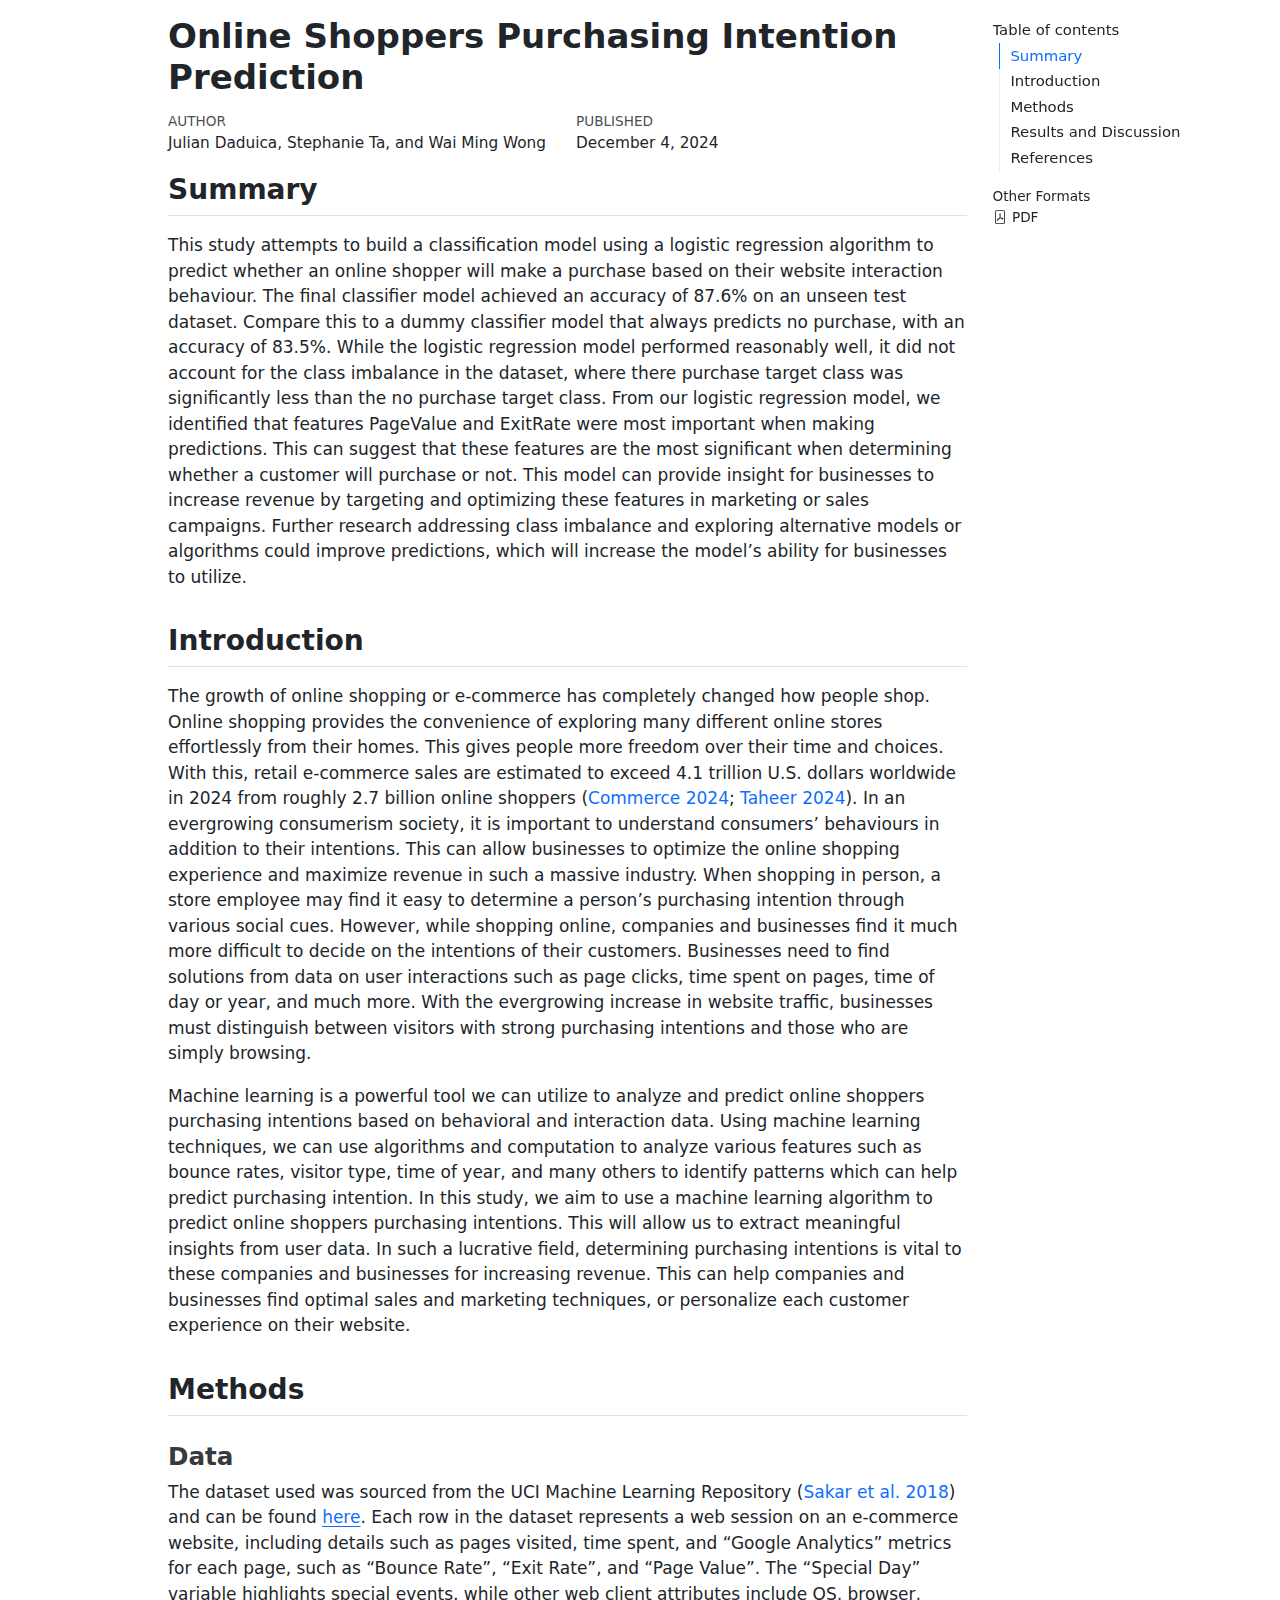
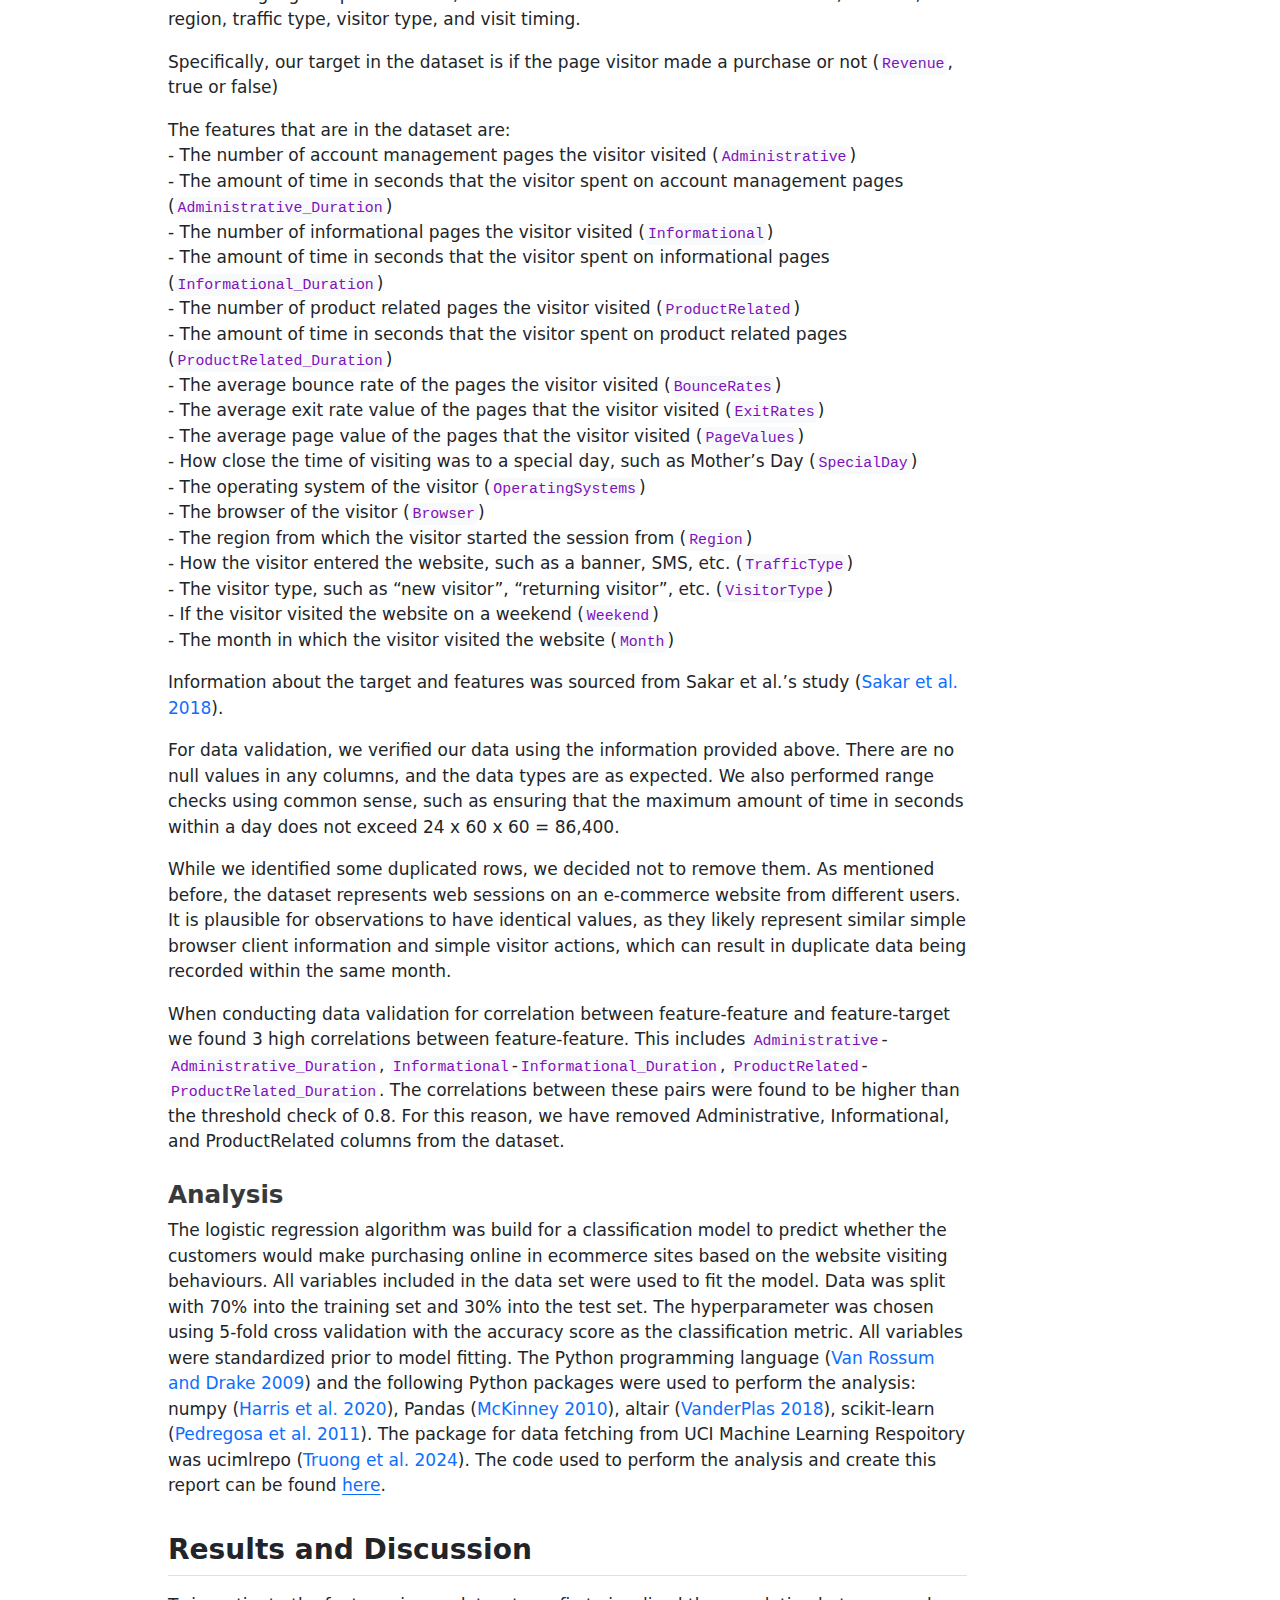
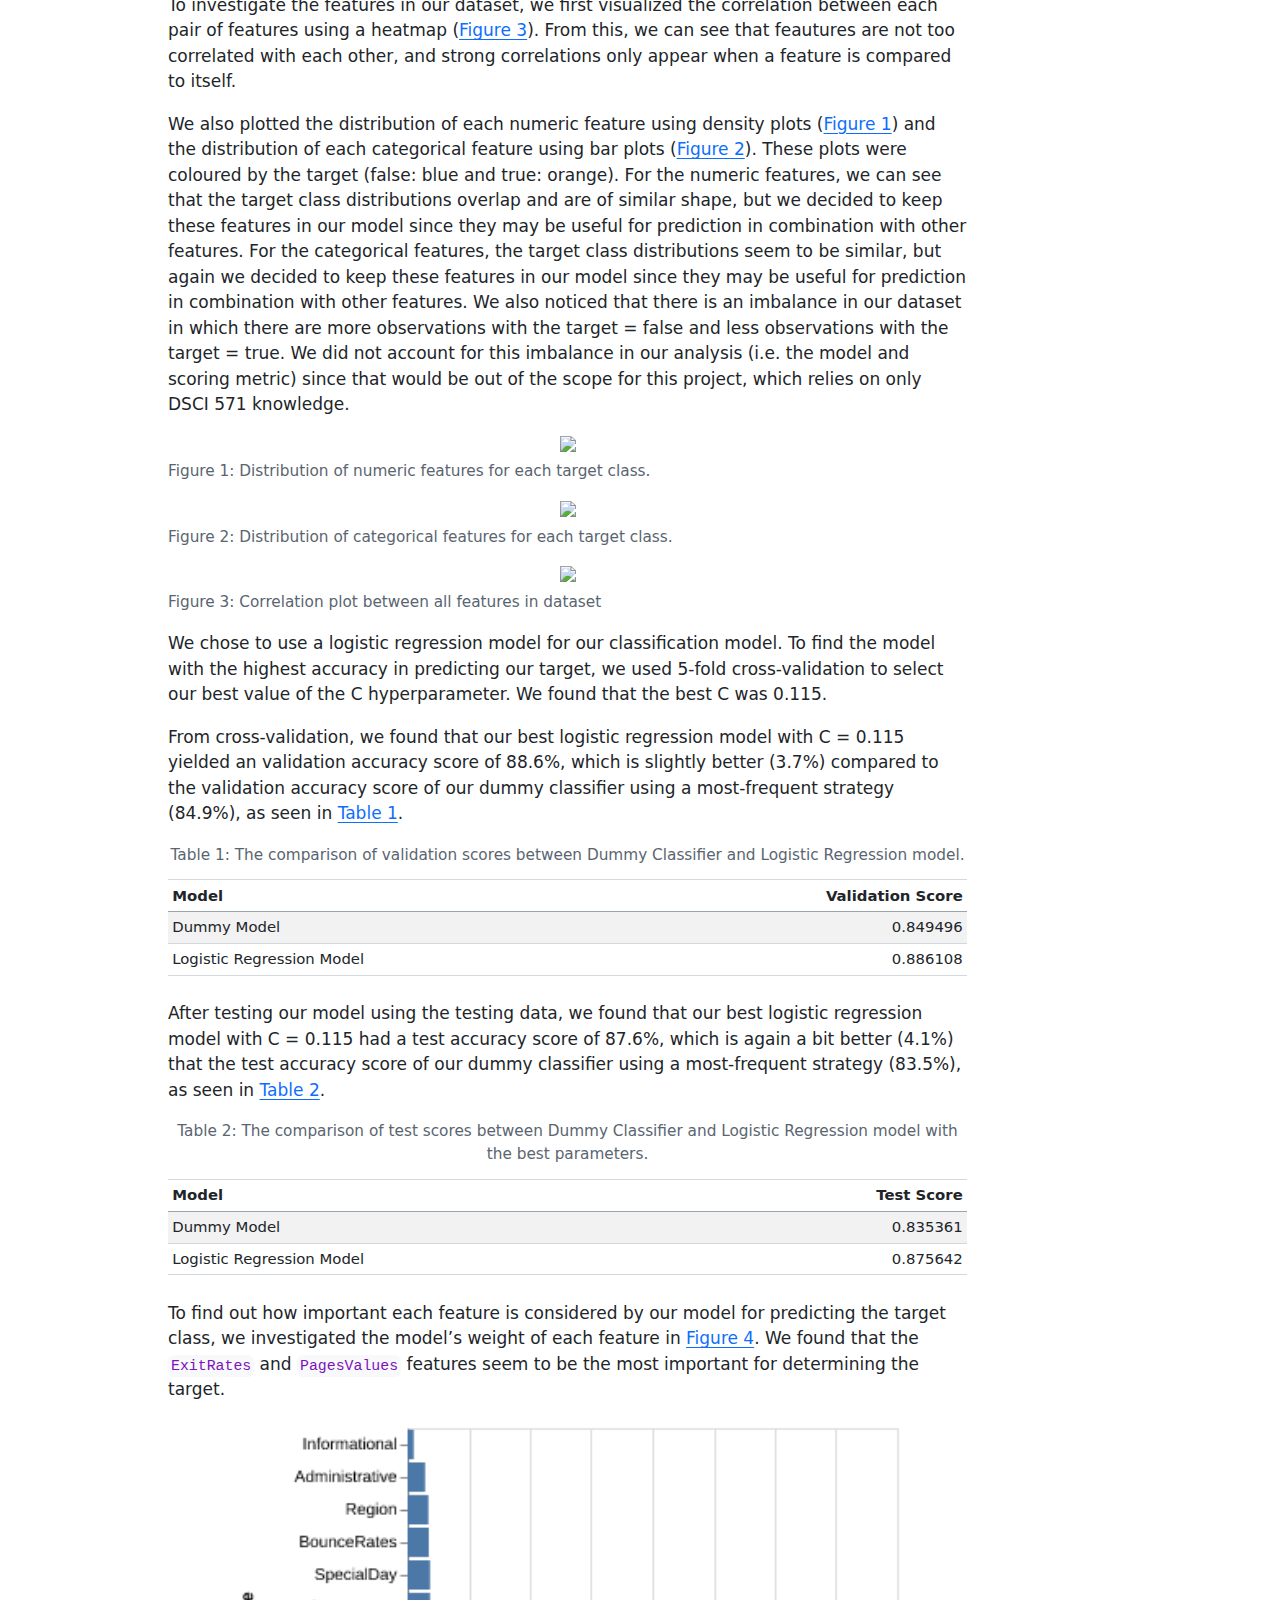
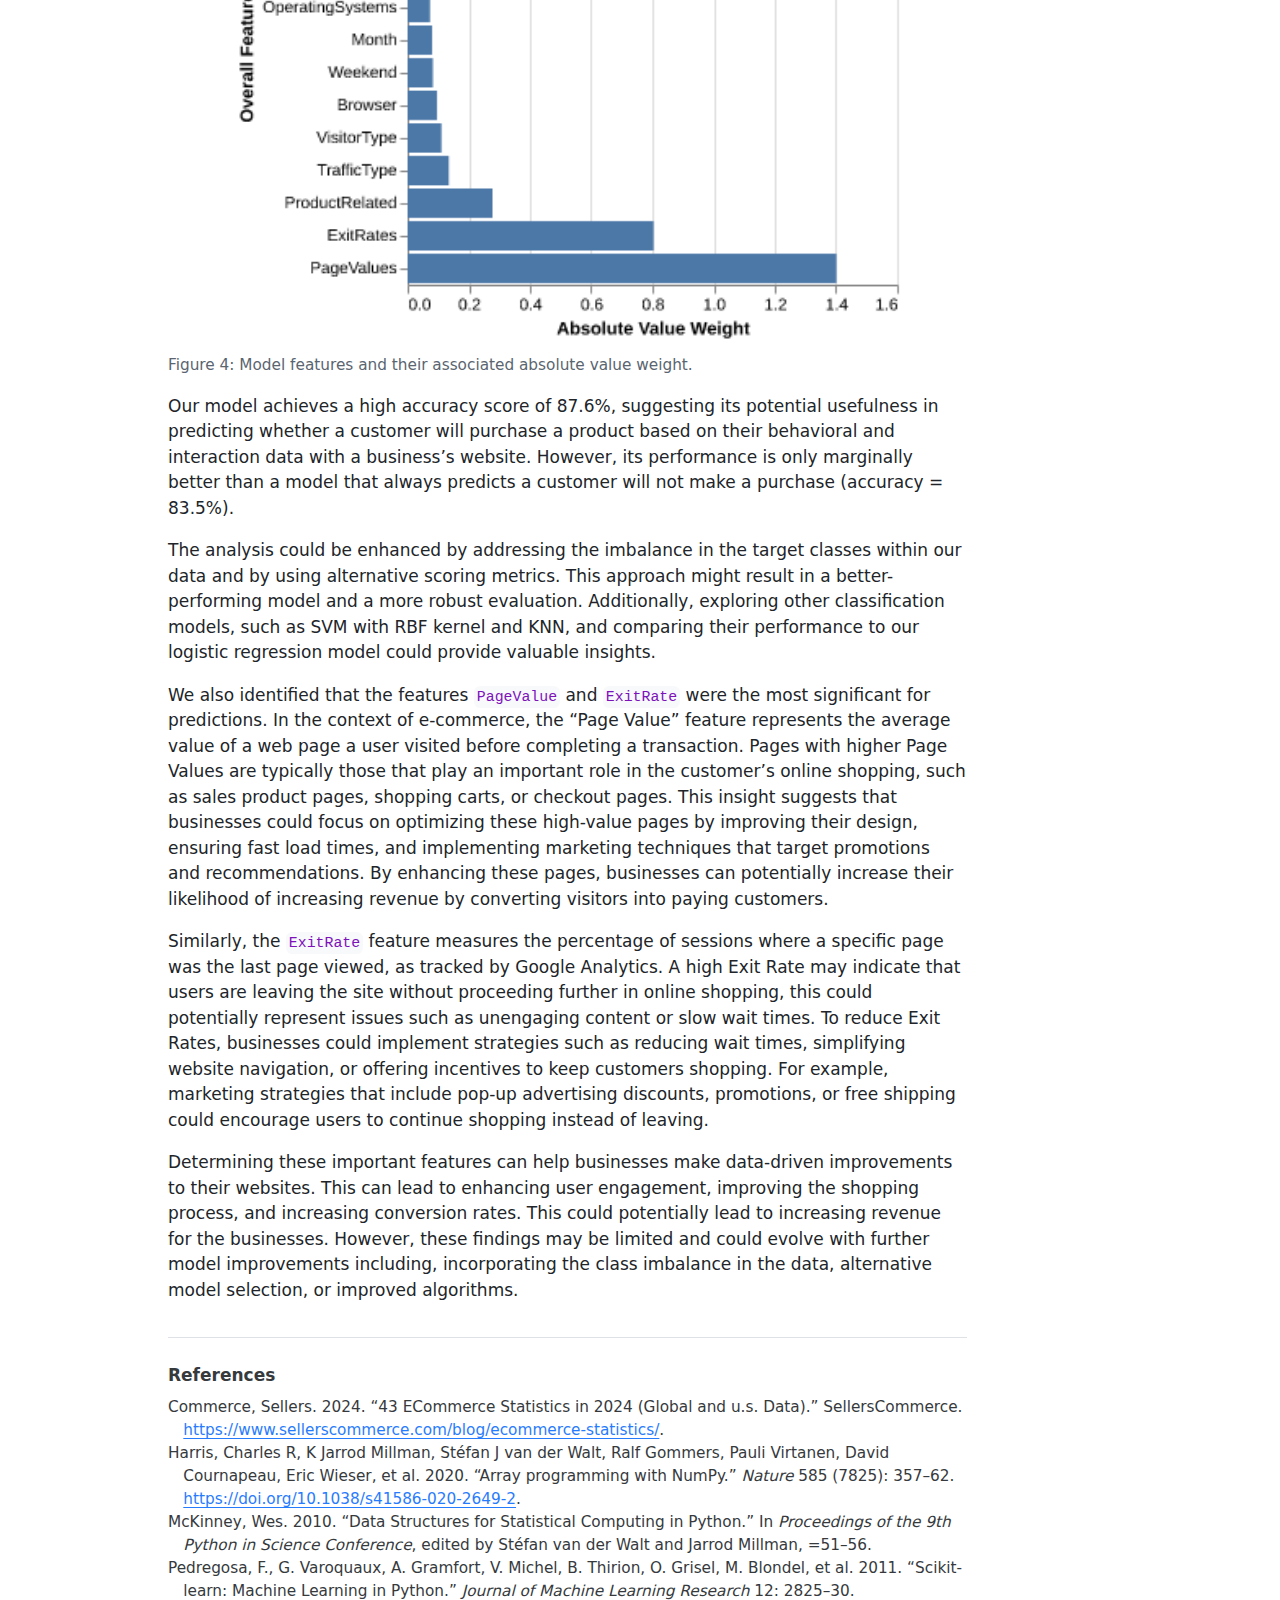
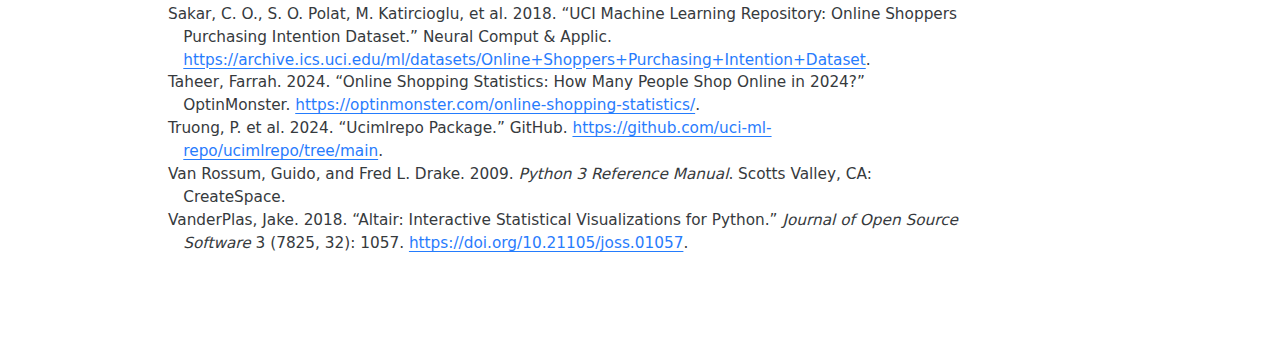
==== commit c8584649: "add updated discussion pdf and html" ====
--- a/reports/online_shoppers_purchasing_intention_prediction.html
+++ b/reports/online_shoppers_purchasing_intention_prediction.html
@@ -177,7 +177,7 @@
 Table&nbsp;1: The comparison of validation scores between Dummy Classifier and Logistic Regression model.
 </figcaption>
 <div aria-describedby="tbl-validation_scores-caption-0ceaefa1-69ba-4598-a22c-09a6ac19f8ca">
-<div class="cell-output cell-output-display cell-output-markdown" data-execution_count="19">
+<div class="cell-output cell-output-display cell-output-markdown" data-execution_count="4">
 <table class="do-not-create-environment cell caption-top table table-sm table-striped small">
 <thead>
 <tr class="header">
@@ -209,7 +209,7 @@
 Table&nbsp;2: The comparison of test scores between Dummy Classifier and Logistic Regression model with the best parameters.
 </figcaption>
 <div aria-describedby="tbl-test_scores-caption-0ceaefa1-69ba-4598-a22c-09a6ac19f8ca">
-<div class="cell-output cell-output-display cell-output-markdown" data-execution_count="20">
+<div class="cell-output cell-output-display cell-output-markdown" data-execution_count="5">
 <table class="do-not-create-environment cell caption-top table table-sm table-striped small">
 <thead>
 <tr class="header">
@@ -246,7 +246,9 @@
 </div>
 <p>Our model achieves a high accuracy score of 87.6%, suggesting its potential usefulness in predicting whether a customer will purchase a product based on their behavioral and interaction data with a business’s website. However, its performance is only marginally better than a model that always predicts a customer will not make a purchase (accuracy = 83.5%).</p>
 <p>The analysis could be enhanced by addressing the imbalance in the target classes within our data and by using alternative scoring metrics. This approach might result in a better-performing model and a more robust evaluation. Additionally, exploring other classification models, such as SVM with RBF kernel and KNN, and comparing their performance to our logistic regression model could provide valuable insights.</p>
-<p>We also identified that the features <code>PageValue</code> (the average value of web pages visited by the visitor) and <code>ExitRate</code> (the average exit rate of web pages visited) were the most significant for predictions. These findings offer meaningful insights into how businesses can anticipate customer intentions and develop strategies to increase sales, such as enhancing <code>PageValue</code> and reducing <code>ExitRate</code> for potential customers. However, these insights may evolve if the model incorporates the class imbalance in the data.</p>
+<p>We also identified that the features <code>PageValue</code> and <code>ExitRate</code> were the most significant for predictions. In the context of e-commerce, the “Page Value” feature represents the average value of a web page a user visited before completing a transaction. Pages with higher Page Values are typically those that play an important role in the customer’s online shopping, such as sales product pages, shopping carts, or checkout pages. This insight suggests that businesses could focus on optimizing these high-value pages by improving their design, ensuring fast load times, and implementing marketing techniques that target promotions and recommendations. By enhancing these pages, businesses can potentially increase their likelihood of increasing revenue by converting visitors into paying customers.</p>
+<p>Similarly, the <code>ExitRate</code> feature measures the percentage of sessions where a specific page was the last page viewed, as tracked by Google Analytics. A high Exit Rate may indicate that users are leaving the site without proceeding further in online shopping, this could potentially represent issues such as unengaging content or slow wait times. To reduce Exit Rates, businesses could implement strategies such as reducing wait times, simplifying website navigation, or offering incentives to keep customers shopping. For example, marketing strategies that include pop-up advertising discounts, promotions, or free shipping could encourage users to continue shopping instead of leaving.</p>
+<p>Determining these important features can help businesses make data-driven improvements to their websites. This can lead to enhancing user engagement, improving the shopping process, and increasing conversion rates. This could potentially lead to increasing revenue for the businesses. However, these findings may be limited and could evolve with further model improvements including, incorporating the class imbalance in the data, alternative model selection, or improved algorithms.</p>
 </section>
 <section id="references" class="level2 unnumbered">
 
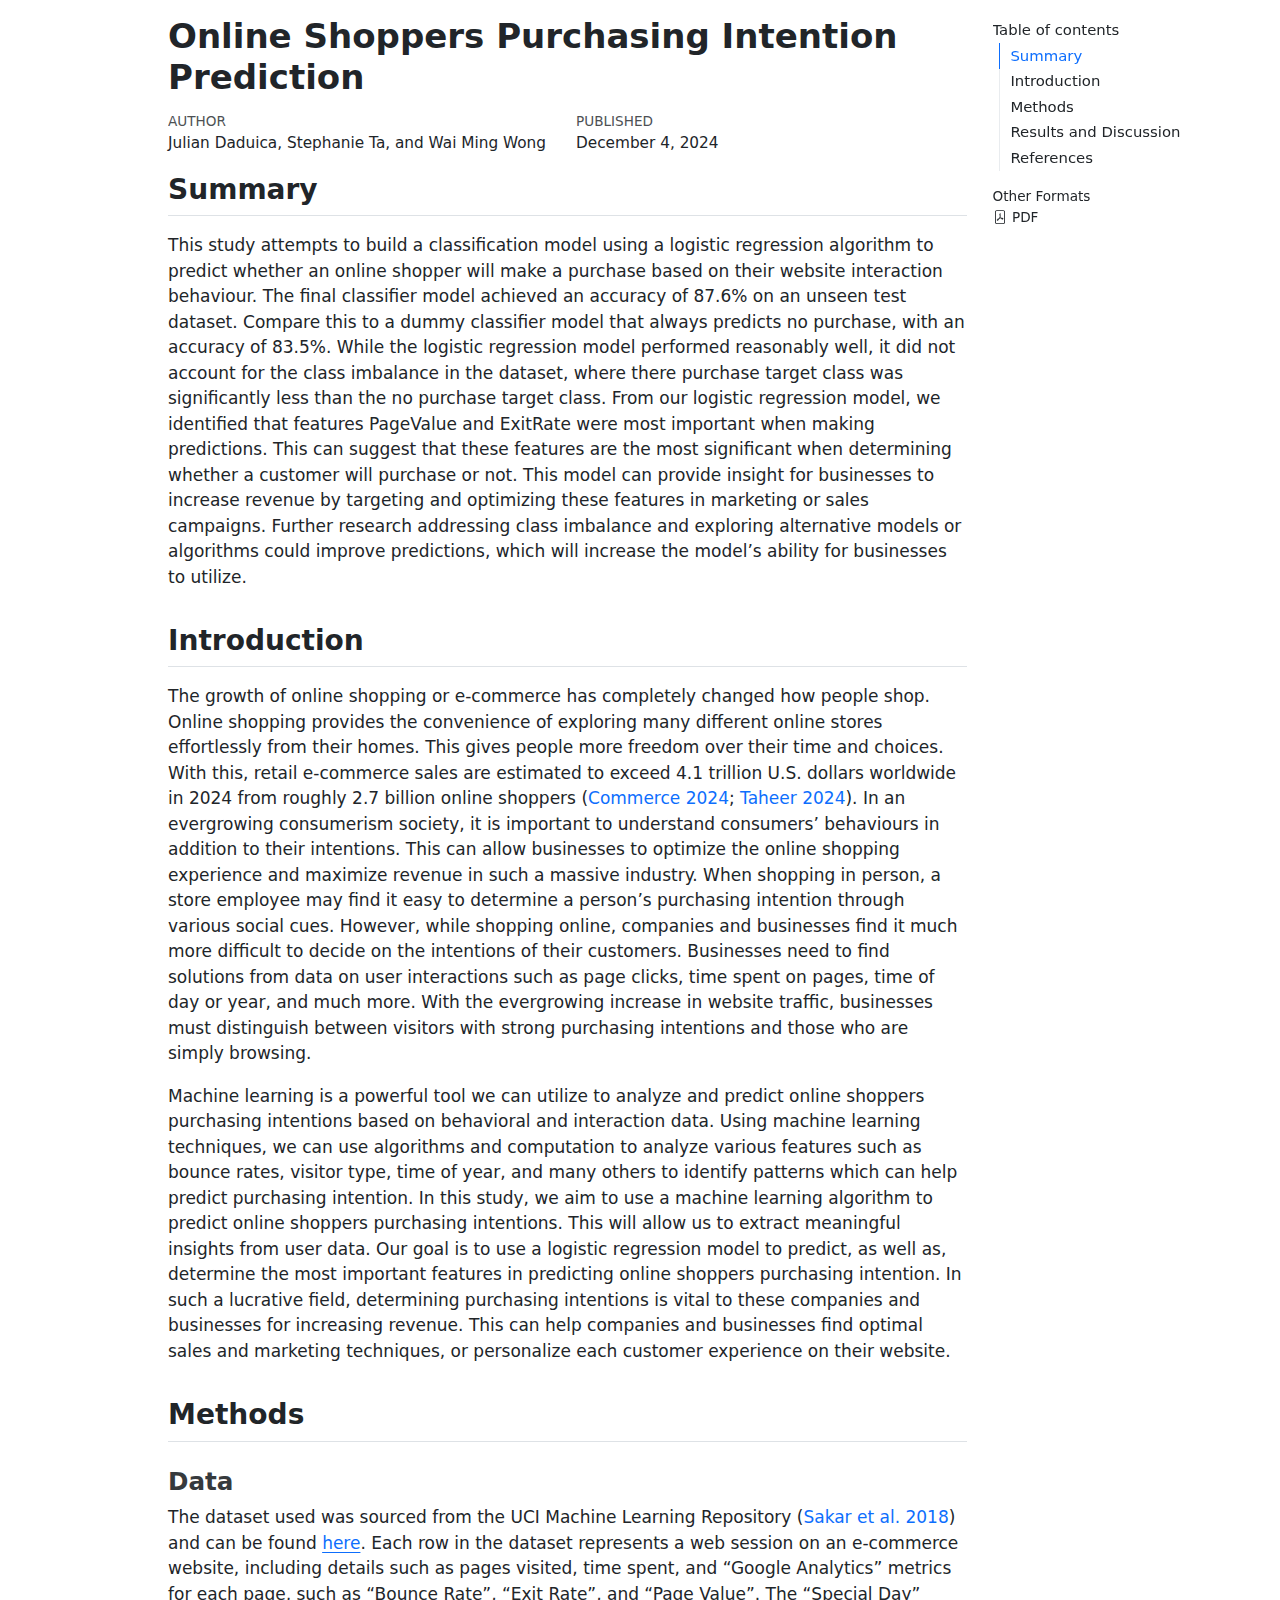
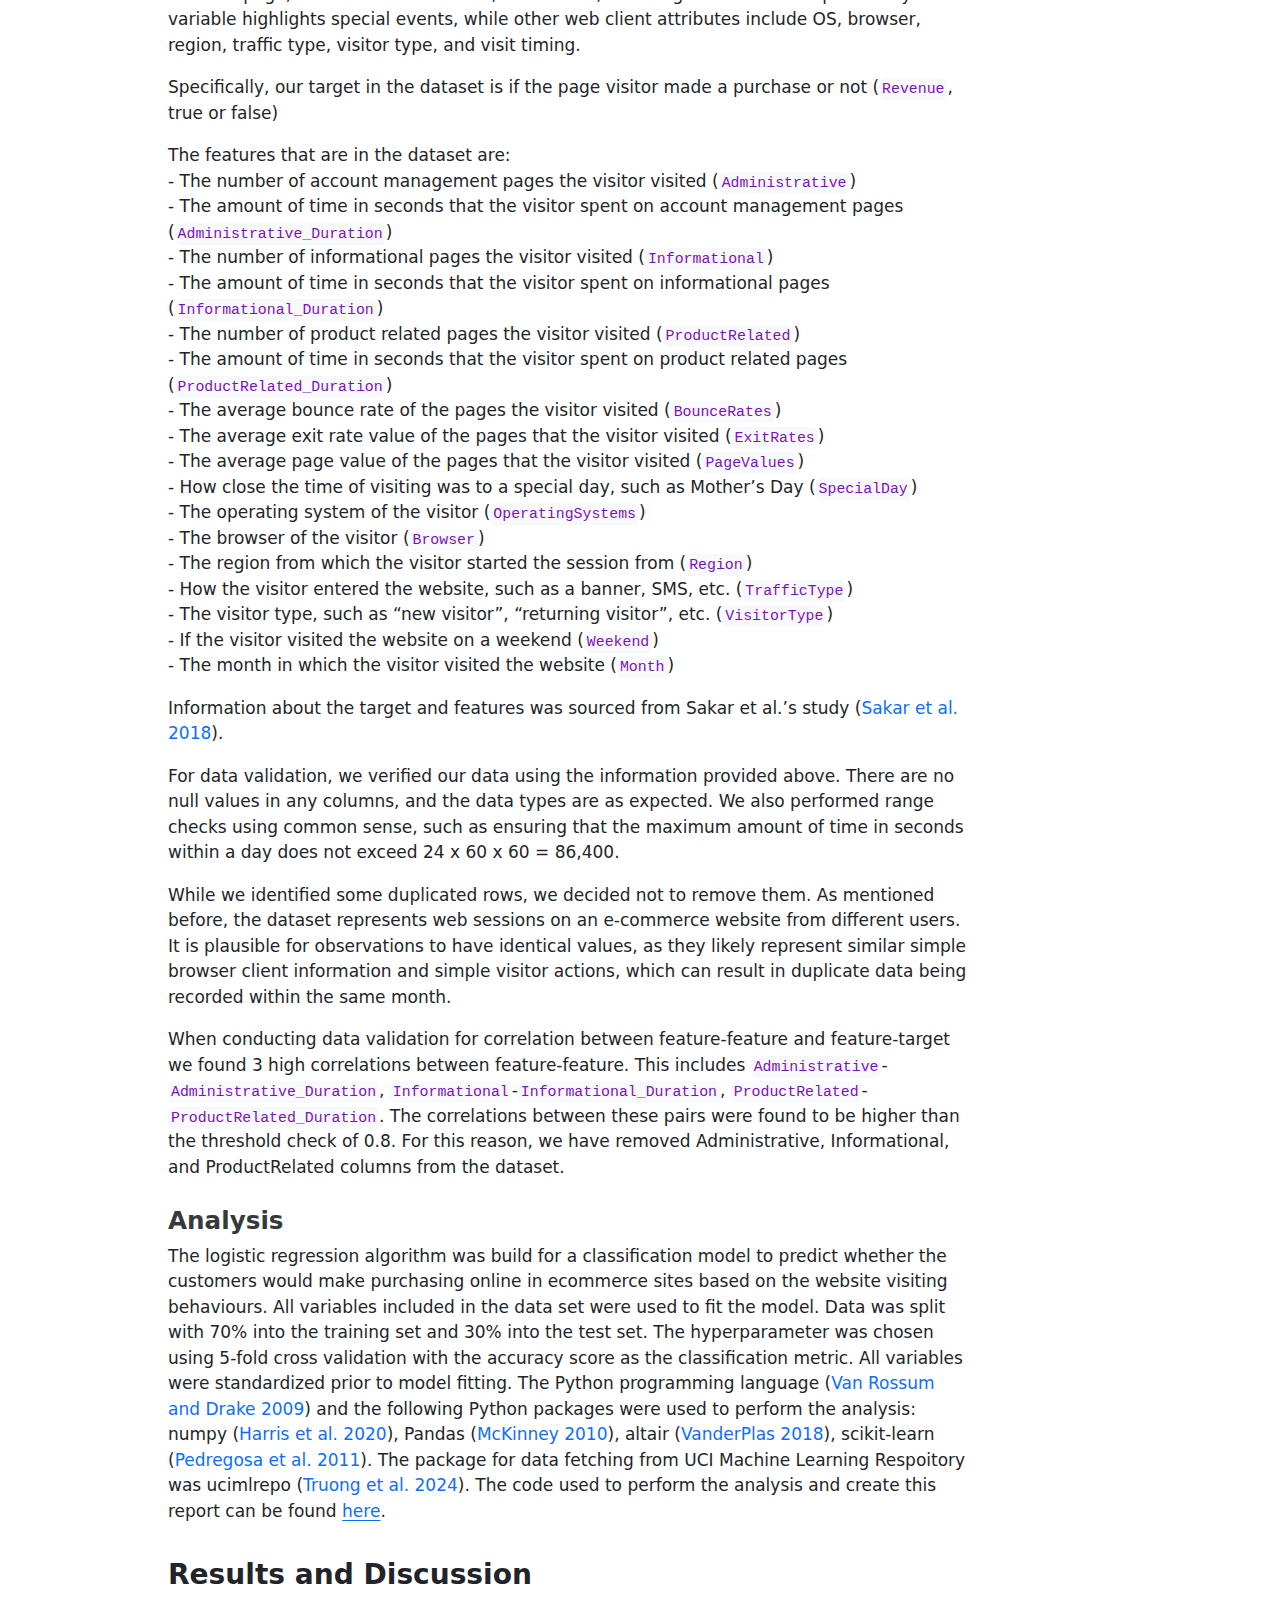
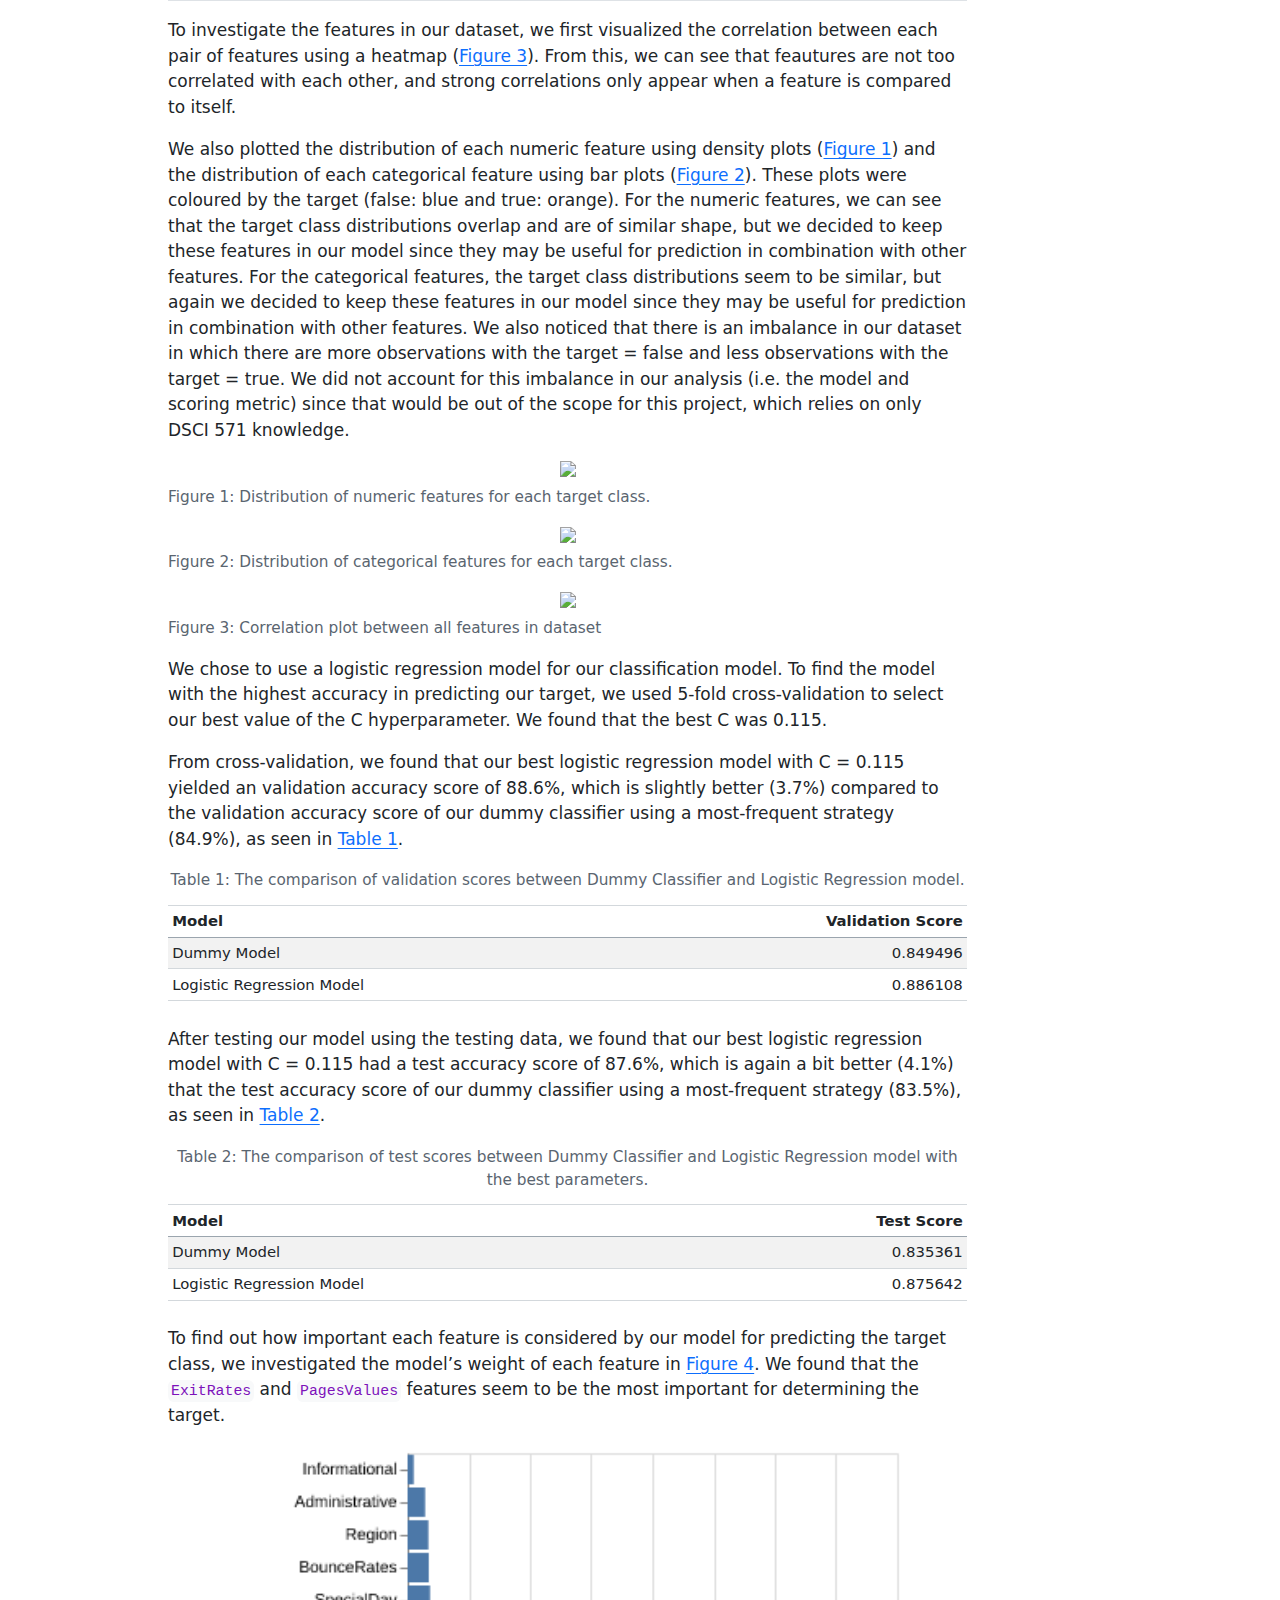
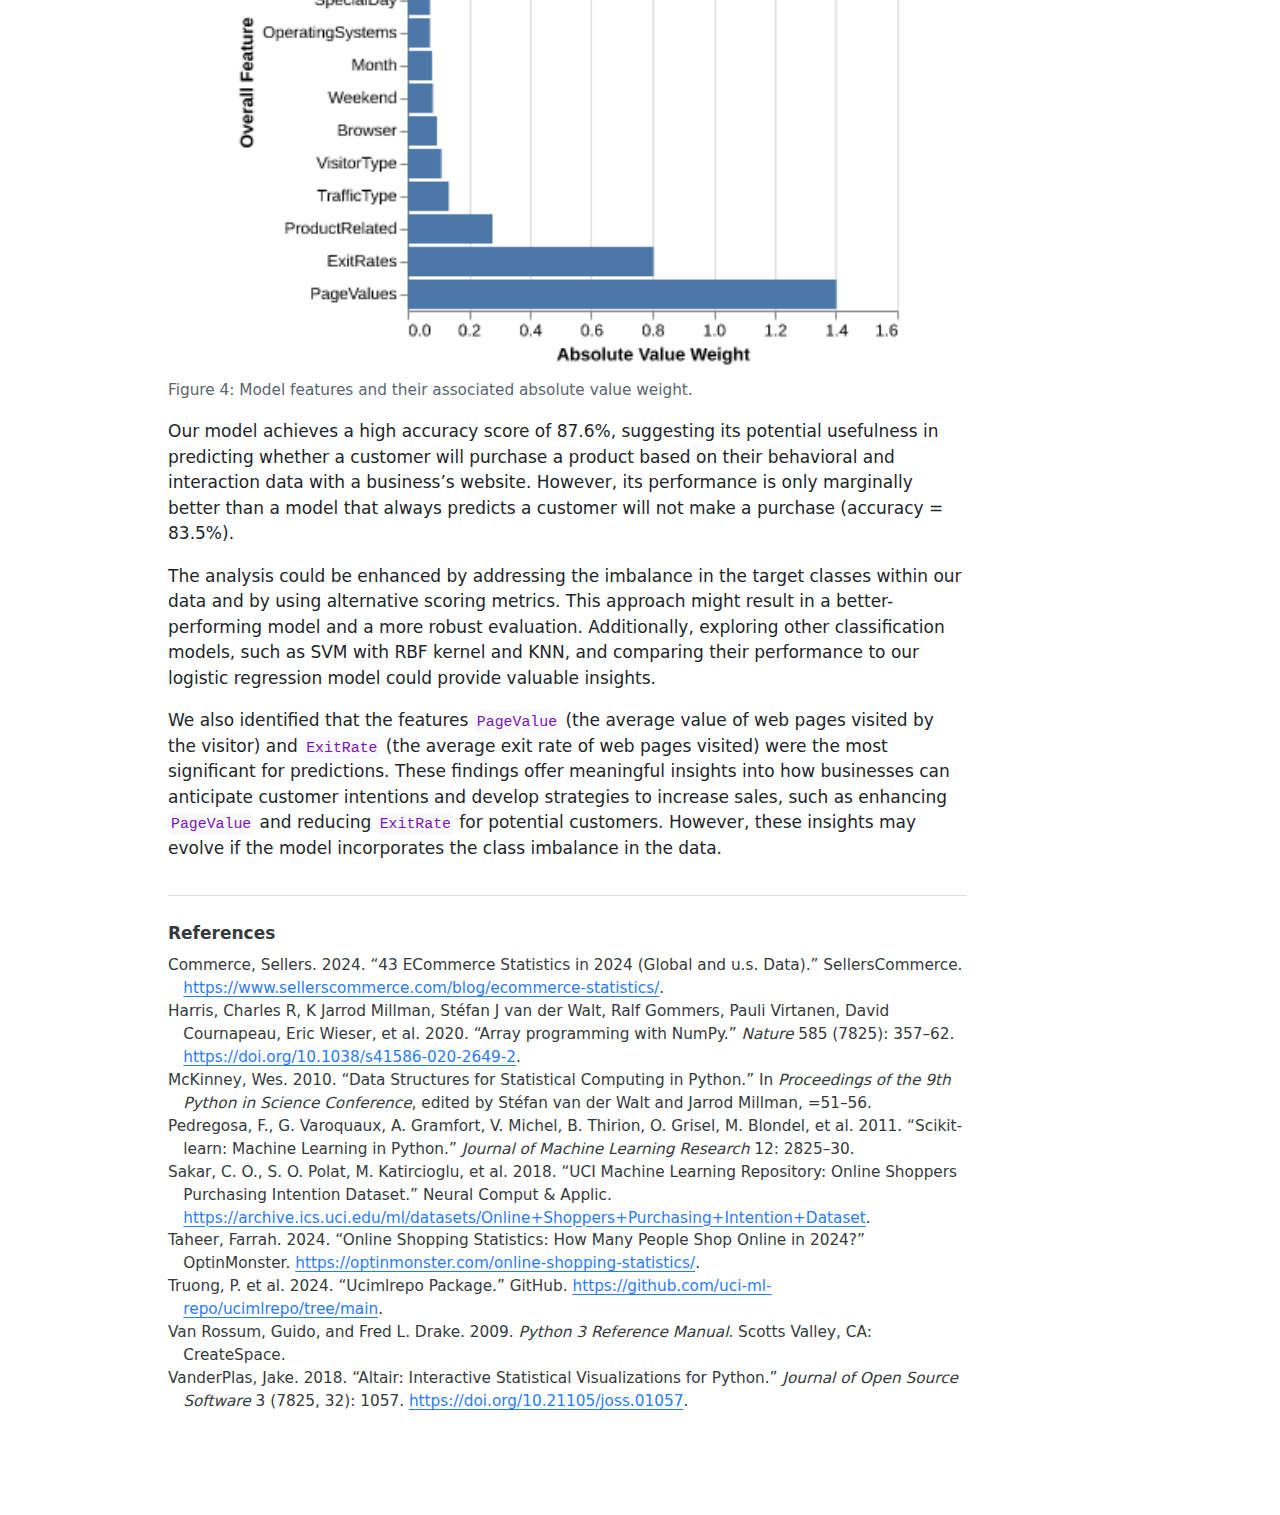
==== commit 1a0ed895: "add updated introduction pdf and html" ====
--- a/reports/online_shoppers_purchasing_intention_prediction.html
+++ b/reports/online_shoppers_purchasing_intention_prediction.html
@@ -115,7 +115,7 @@
 <section id="introduction" class="level2">
 <h2 class="anchored" data-anchor-id="introduction">Introduction</h2>
 <p>The growth of online shopping or e-commerce has completely changed how people shop. Online shopping provides the convenience of exploring many different online stores effortlessly from their homes. This gives people more freedom over their time and choices. With this, retail e-commerce sales are estimated to exceed 4.1 trillion U.S. dollars worldwide in 2024 from roughly 2.7 billion online shoppers <span class="citation" data-cites="commerce2024ecommerce taheer2024online">(<a href="#ref-commerce2024ecommerce" role="doc-biblioref">Commerce 2024</a>; <a href="#ref-taheer2024online" role="doc-biblioref">Taheer 2024</a>)</span>. In an evergrowing consumerism society, it is important to understand consumers’ behaviours in addition to their intentions. This can allow businesses to optimize the online shopping experience and maximize revenue in such a massive industry. When shopping in person, a store employee may find it easy to determine a person’s purchasing intention through various social cues. However, while shopping online, companies and businesses find it much more difficult to decide on the intentions of their customers. Businesses need to find solutions from data on user interactions such as page clicks, time spent on pages, time of day or year, and much more. With the evergrowing increase in website traffic, businesses must distinguish between visitors with strong purchasing intentions and those who are simply browsing.</p>
-<p>Machine learning is a powerful tool we can utilize to analyze and predict online shoppers purchasing intentions based on behavioral and interaction data. Using machine learning techniques, we can use algorithms and computation to analyze various features such as bounce rates, visitor type, time of year, and many others to identify patterns which can help predict purchasing intention. In this study, we aim to use a machine learning algorithm to predict online shoppers purchasing intentions. This will allow us to extract meaningful insights from user data. In such a lucrative field, determining purchasing intentions is vital to these companies and businesses for increasing revenue. This can help companies and businesses find optimal sales and marketing techniques, or personalize each customer experience on their website.</p>
+<p>Machine learning is a powerful tool we can utilize to analyze and predict online shoppers purchasing intentions based on behavioral and interaction data. Using machine learning techniques, we can use algorithms and computation to analyze various features such as bounce rates, visitor type, time of year, and many others to identify patterns which can help predict purchasing intention. In this study, we aim to use a machine learning algorithm to predict online shoppers purchasing intentions. This will allow us to extract meaningful insights from user data. Our goal is to use a logistic regression model to predict, as well as, determine the most important features in predicting online shoppers purchasing intention. In such a lucrative field, determining purchasing intentions is vital to these companies and businesses for increasing revenue. This can help companies and businesses find optimal sales and marketing techniques, or personalize each customer experience on their website.</p>
 </section>
 <section id="methods" class="level2">
 <h2 class="anchored" data-anchor-id="methods">Methods</h2>
@@ -246,9 +246,7 @@
 </div>
 <p>Our model achieves a high accuracy score of 87.6%, suggesting its potential usefulness in predicting whether a customer will purchase a product based on their behavioral and interaction data with a business’s website. However, its performance is only marginally better than a model that always predicts a customer will not make a purchase (accuracy = 83.5%).</p>
 <p>The analysis could be enhanced by addressing the imbalance in the target classes within our data and by using alternative scoring metrics. This approach might result in a better-performing model and a more robust evaluation. Additionally, exploring other classification models, such as SVM with RBF kernel and KNN, and comparing their performance to our logistic regression model could provide valuable insights.</p>
-<p>We also identified that the features <code>PageValue</code> and <code>ExitRate</code> were the most significant for predictions. In the context of e-commerce, the “Page Value” feature represents the average value of a web page a user visited before completing a transaction. Pages with higher Page Values are typically those that play an important role in the customer’s online shopping, such as sales product pages, shopping carts, or checkout pages. This insight suggests that businesses could focus on optimizing these high-value pages by improving their design, ensuring fast load times, and implementing marketing techniques that target promotions and recommendations. By enhancing these pages, businesses can potentially increase their likelihood of increasing revenue by converting visitors into paying customers.</p>
-<p>Similarly, the <code>ExitRate</code> feature measures the percentage of sessions where a specific page was the last page viewed, as tracked by Google Analytics. A high Exit Rate may indicate that users are leaving the site without proceeding further in online shopping, this could potentially represent issues such as unengaging content or slow wait times. To reduce Exit Rates, businesses could implement strategies such as reducing wait times, simplifying website navigation, or offering incentives to keep customers shopping. For example, marketing strategies that include pop-up advertising discounts, promotions, or free shipping could encourage users to continue shopping instead of leaving.</p>
-<p>Determining these important features can help businesses make data-driven improvements to their websites. This can lead to enhancing user engagement, improving the shopping process, and increasing conversion rates. This could potentially lead to increasing revenue for the businesses. However, these findings may be limited and could evolve with further model improvements including, incorporating the class imbalance in the data, alternative model selection, or improved algorithms.</p>
+<p>We also identified that the features <code>PageValue</code> (the average value of web pages visited by the visitor) and <code>ExitRate</code> (the average exit rate of web pages visited) were the most significant for predictions. These findings offer meaningful insights into how businesses can anticipate customer intentions and develop strategies to increase sales, such as enhancing <code>PageValue</code> and reducing <code>ExitRate</code> for potential customers. However, these insights may evolve if the model incorporates the class imbalance in the data.</p>
 </section>
 <section id="references" class="level2 unnumbered">
 
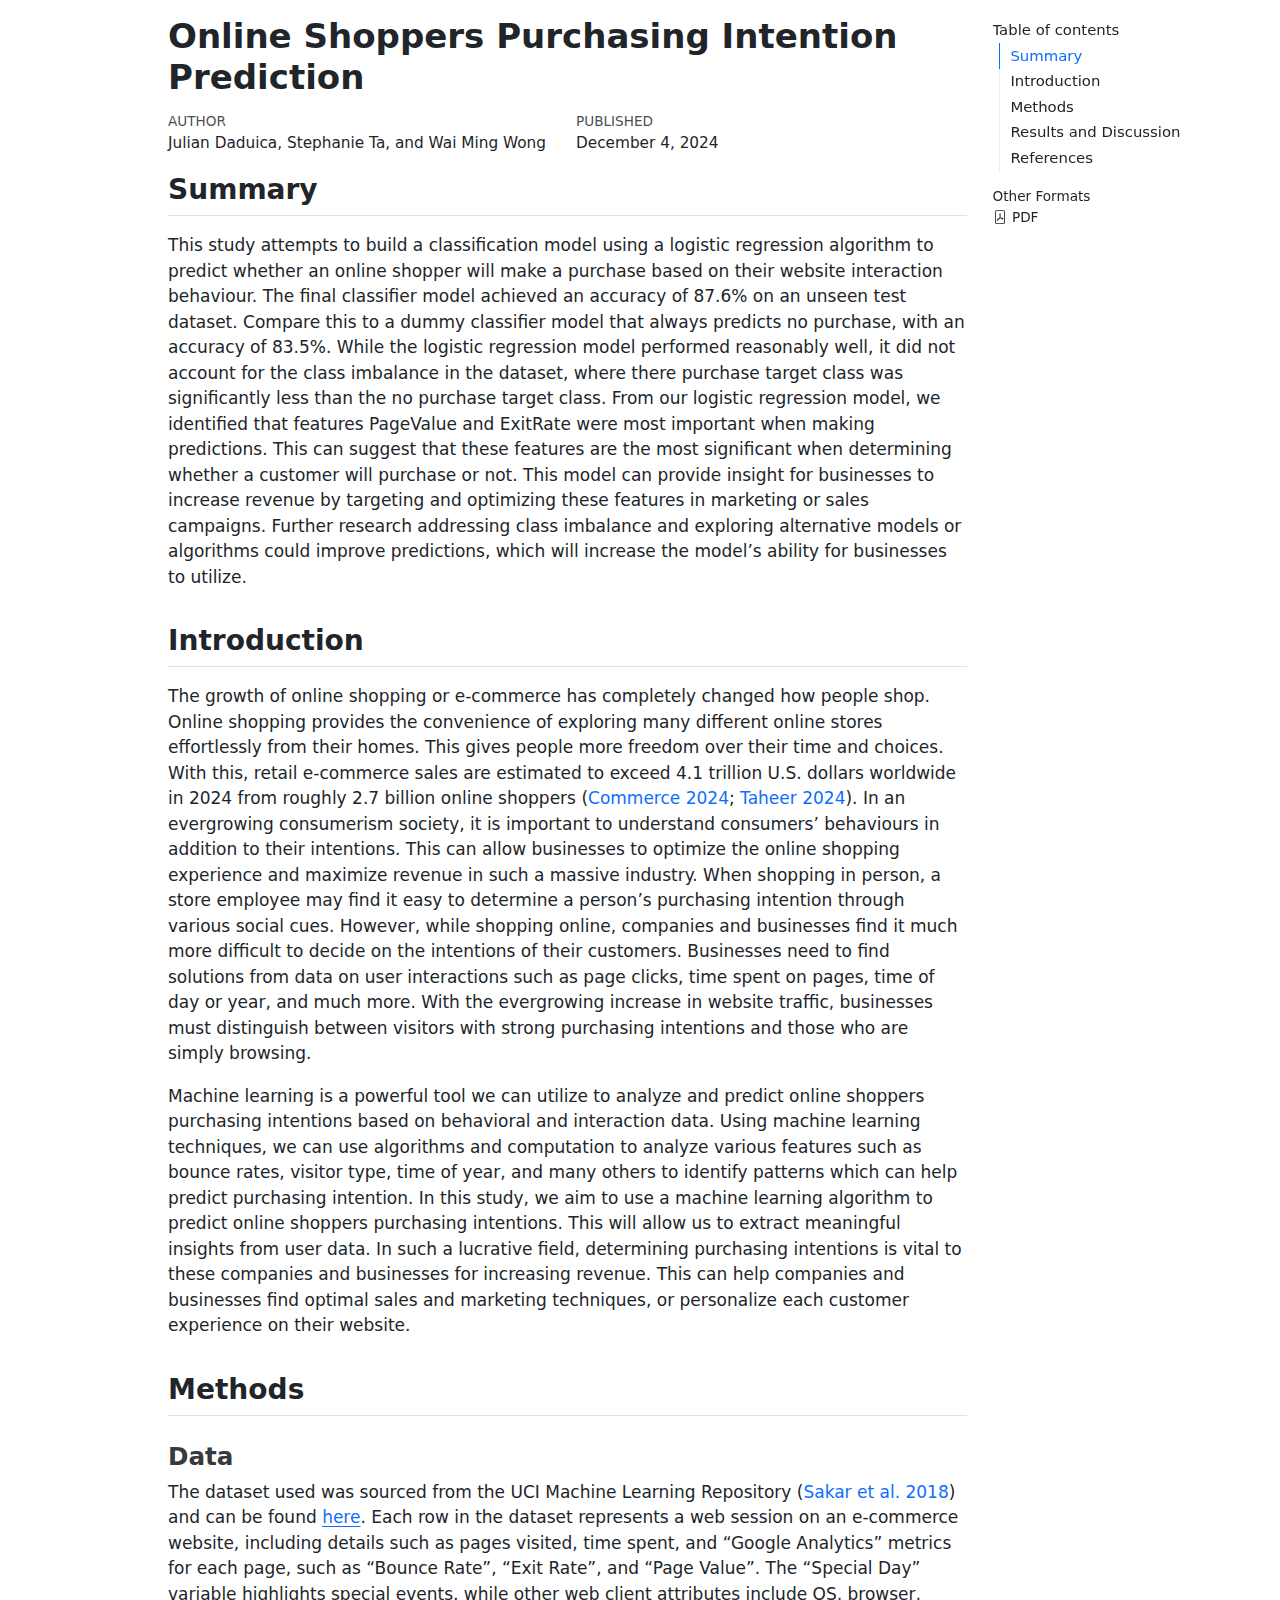
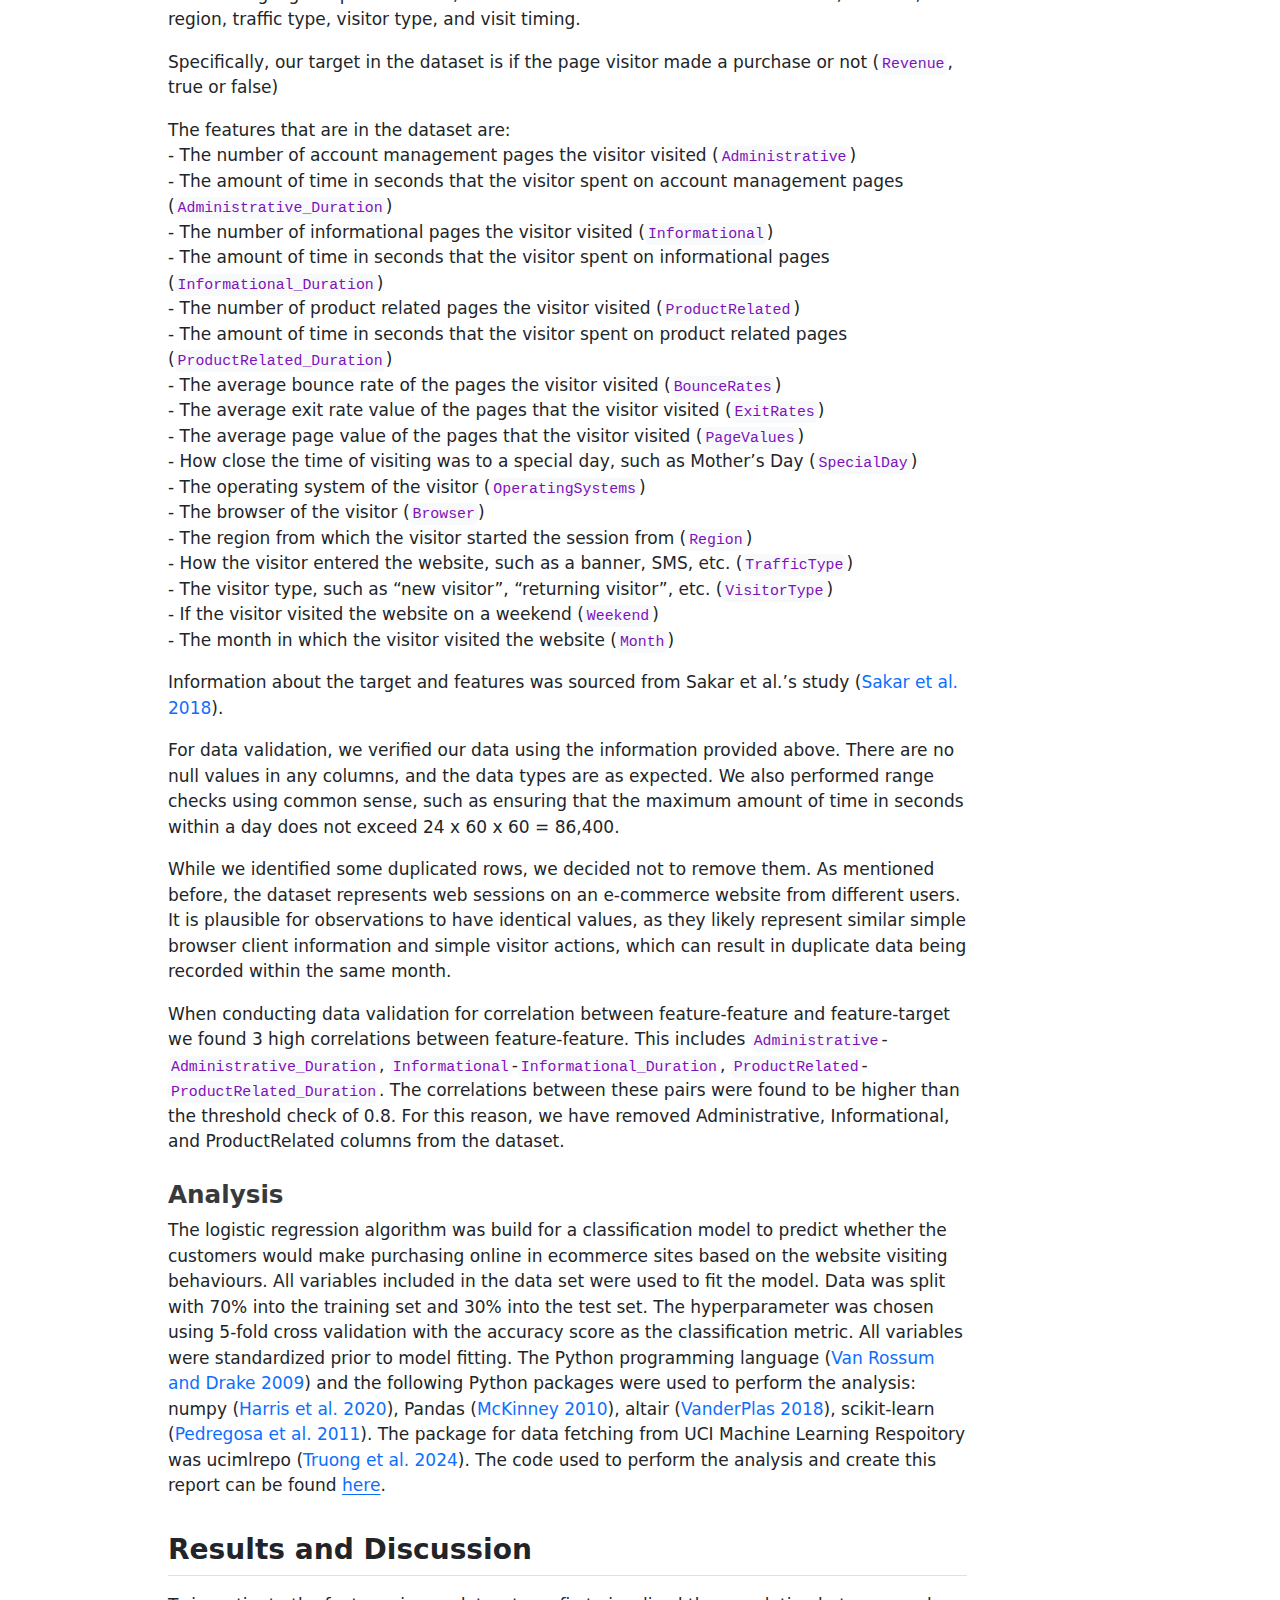
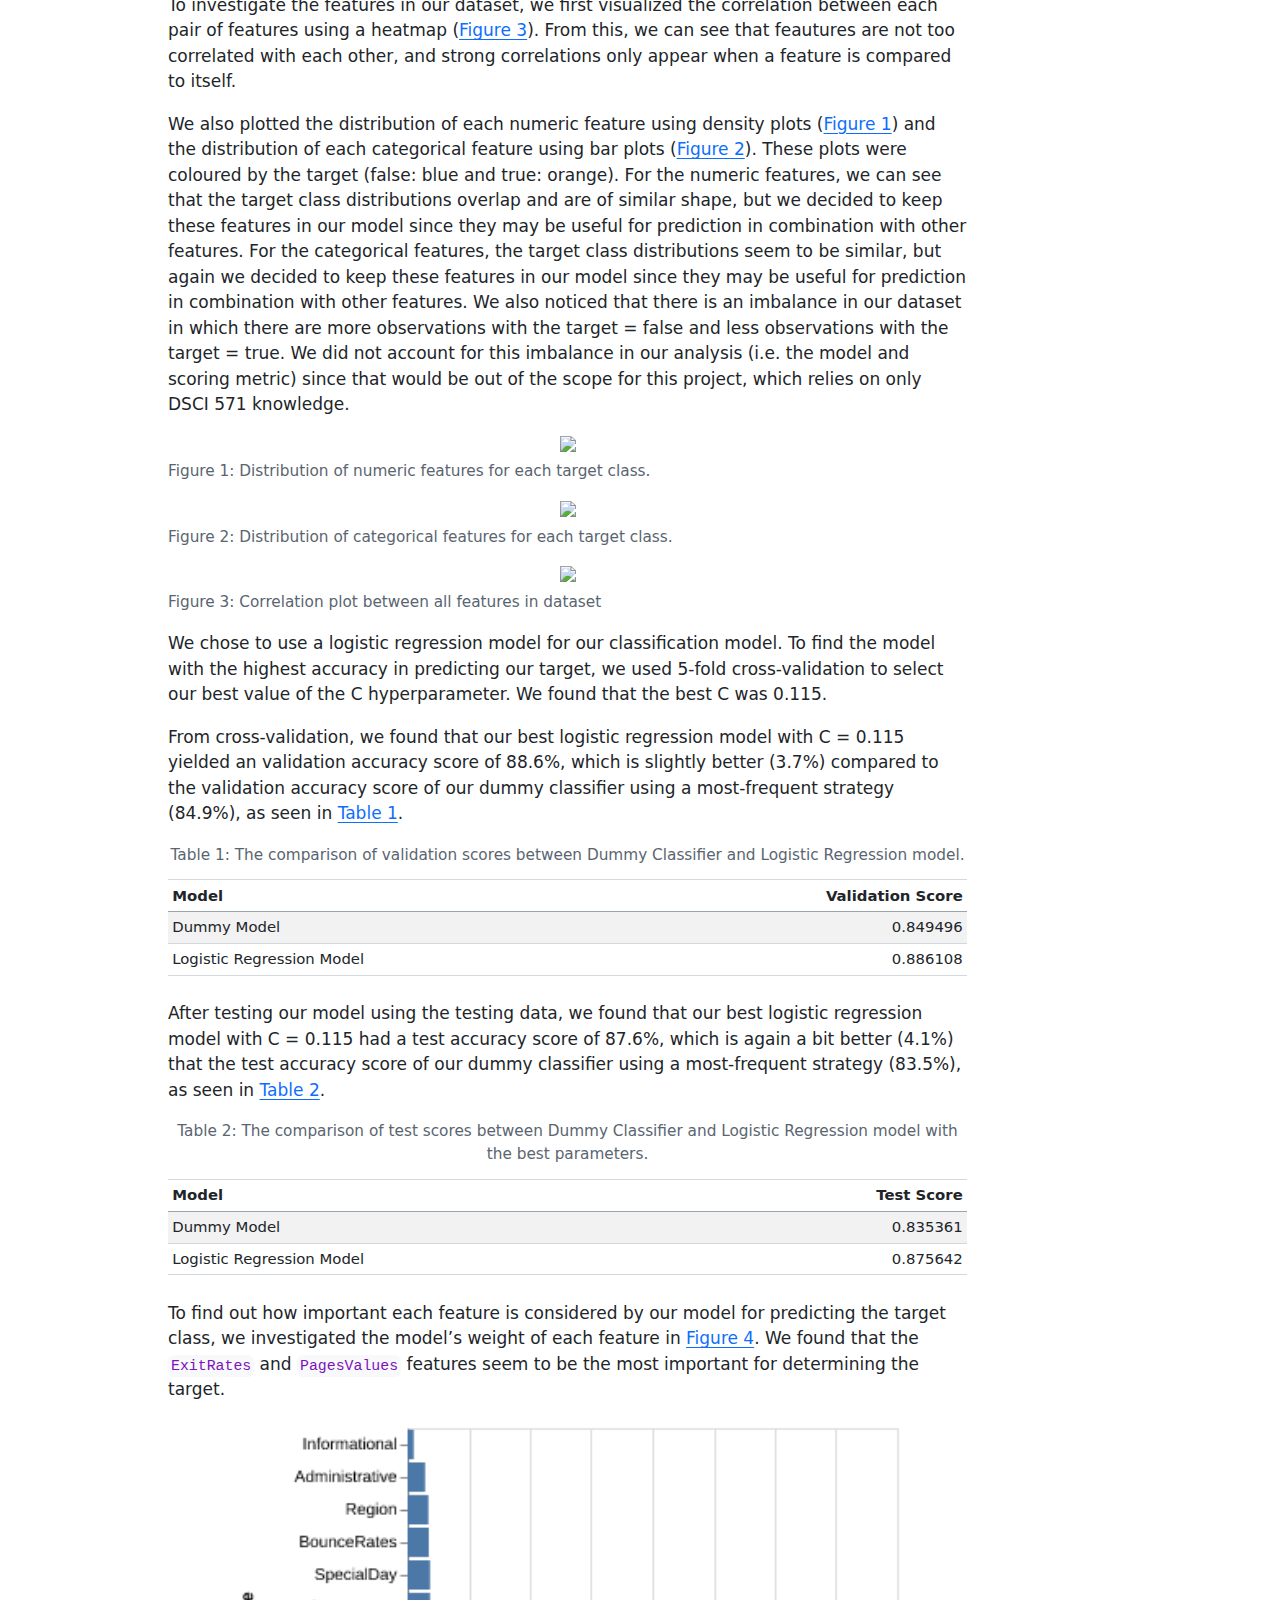
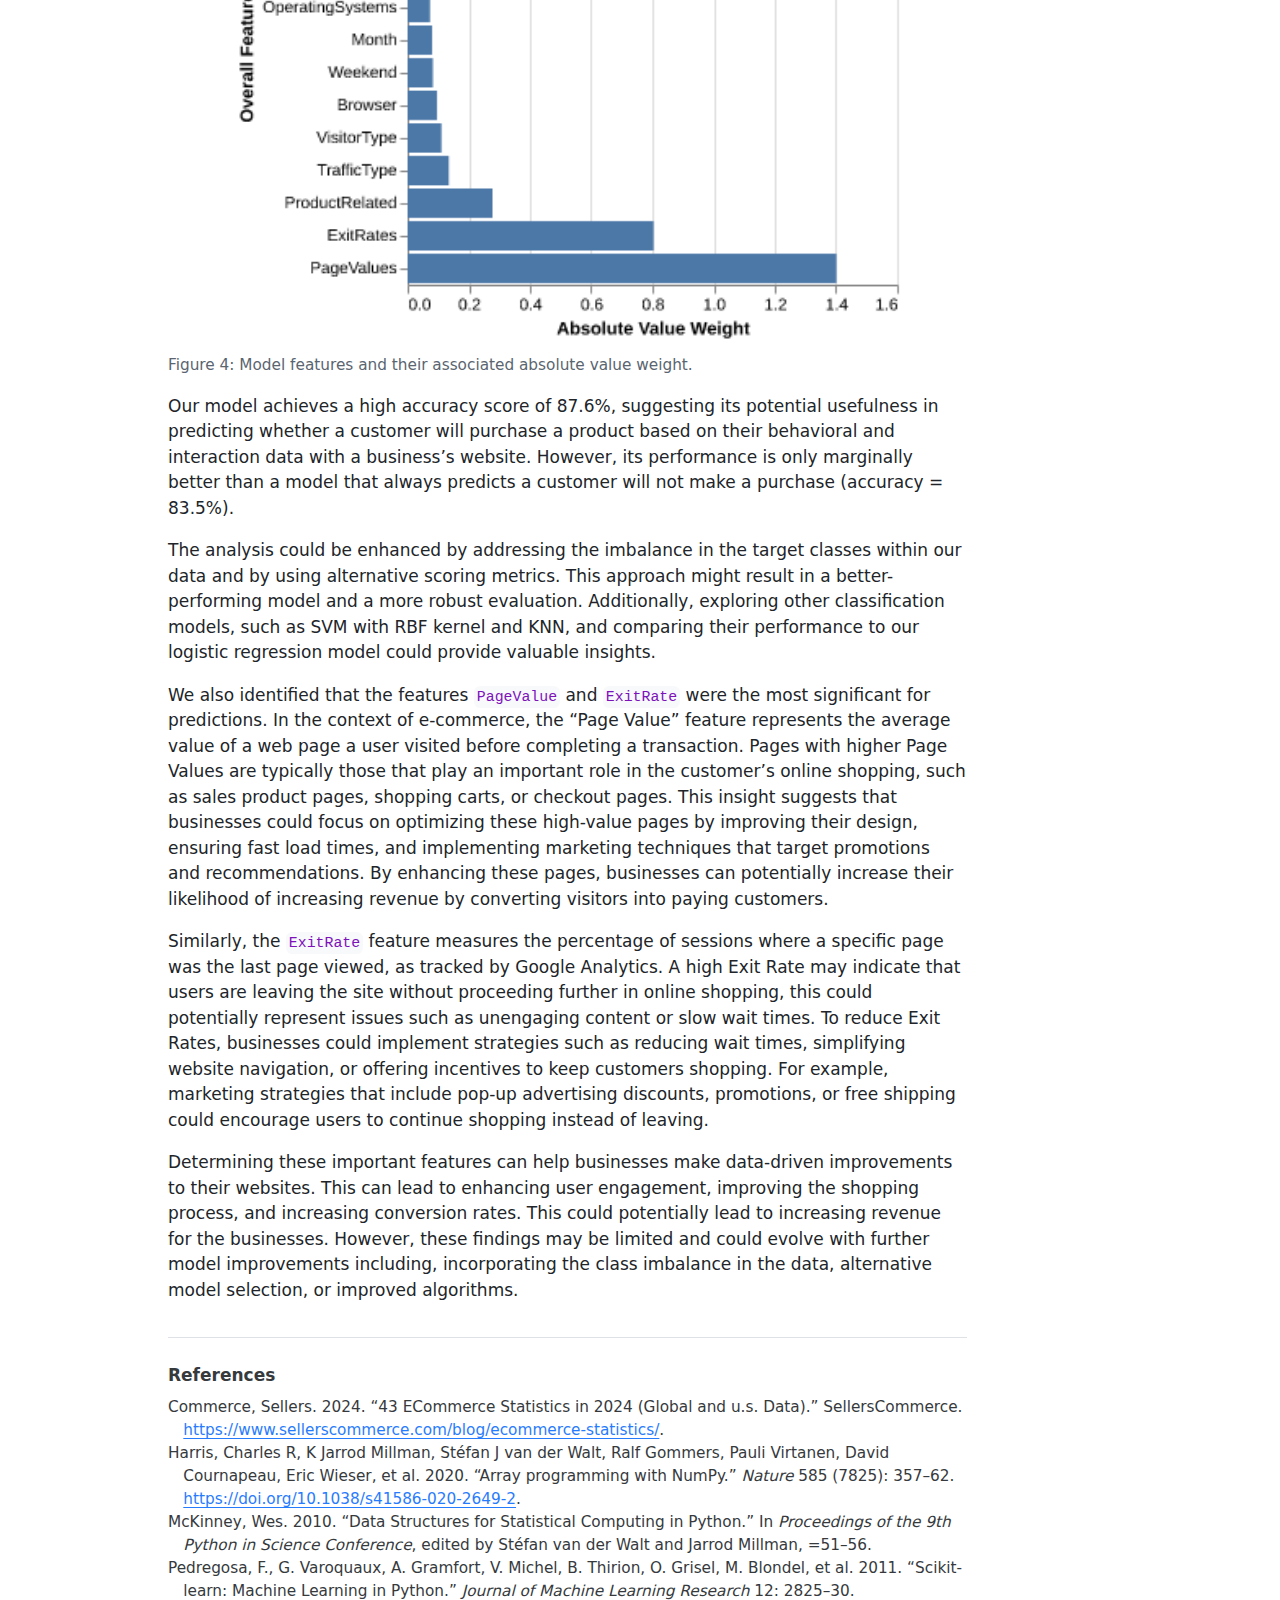
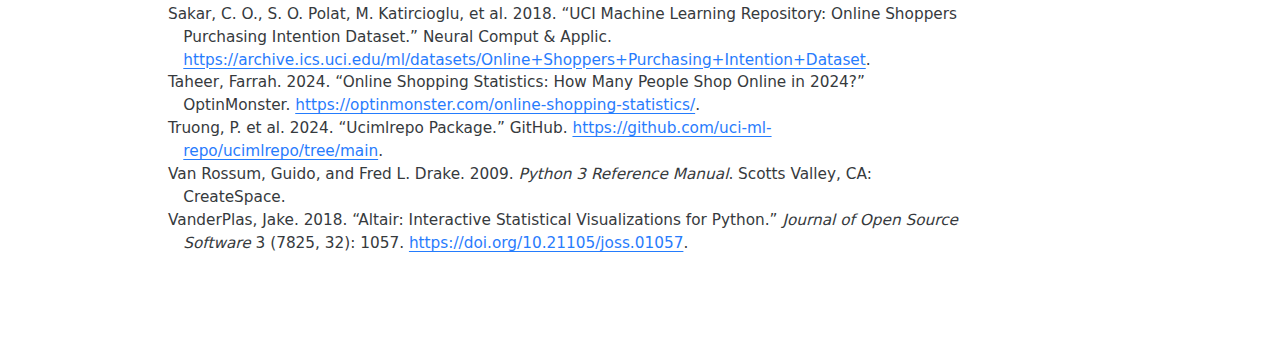
==== commit 83da7e6a: "Merge pull request #131 from UBC-MDS/reports/discussion-changes" ====
--- a/reports/online_shoppers_purchasing_intention_prediction.html
+++ b/reports/online_shoppers_purchasing_intention_prediction.html
@@ -115,7 +115,7 @@
 <section id="introduction" class="level2">
 <h2 class="anchored" data-anchor-id="introduction">Introduction</h2>
 <p>The growth of online shopping or e-commerce has completely changed how people shop. Online shopping provides the convenience of exploring many different online stores effortlessly from their homes. This gives people more freedom over their time and choices. With this, retail e-commerce sales are estimated to exceed 4.1 trillion U.S. dollars worldwide in 2024 from roughly 2.7 billion online shoppers <span class="citation" data-cites="commerce2024ecommerce taheer2024online">(<a href="#ref-commerce2024ecommerce" role="doc-biblioref">Commerce 2024</a>; <a href="#ref-taheer2024online" role="doc-biblioref">Taheer 2024</a>)</span>. In an evergrowing consumerism society, it is important to understand consumers’ behaviours in addition to their intentions. This can allow businesses to optimize the online shopping experience and maximize revenue in such a massive industry. When shopping in person, a store employee may find it easy to determine a person’s purchasing intention through various social cues. However, while shopping online, companies and businesses find it much more difficult to decide on the intentions of their customers. Businesses need to find solutions from data on user interactions such as page clicks, time spent on pages, time of day or year, and much more. With the evergrowing increase in website traffic, businesses must distinguish between visitors with strong purchasing intentions and those who are simply browsing.</p>
-<p>Machine learning is a powerful tool we can utilize to analyze and predict online shoppers purchasing intentions based on behavioral and interaction data. Using machine learning techniques, we can use algorithms and computation to analyze various features such as bounce rates, visitor type, time of year, and many others to identify patterns which can help predict purchasing intention. In this study, we aim to use a machine learning algorithm to predict online shoppers purchasing intentions. This will allow us to extract meaningful insights from user data. Our goal is to use a logistic regression model to predict, as well as, determine the most important features in predicting online shoppers purchasing intention. In such a lucrative field, determining purchasing intentions is vital to these companies and businesses for increasing revenue. This can help companies and businesses find optimal sales and marketing techniques, or personalize each customer experience on their website.</p>
+<p>Machine learning is a powerful tool we can utilize to analyze and predict online shoppers purchasing intentions based on behavioral and interaction data. Using machine learning techniques, we can use algorithms and computation to analyze various features such as bounce rates, visitor type, time of year, and many others to identify patterns which can help predict purchasing intention. In this study, we aim to use a machine learning algorithm to predict online shoppers purchasing intentions. This will allow us to extract meaningful insights from user data. In such a lucrative field, determining purchasing intentions is vital to these companies and businesses for increasing revenue. This can help companies and businesses find optimal sales and marketing techniques, or personalize each customer experience on their website.</p>
 </section>
 <section id="methods" class="level2">
 <h2 class="anchored" data-anchor-id="methods">Methods</h2>
@@ -246,7 +246,9 @@
 </div>
 <p>Our model achieves a high accuracy score of 87.6%, suggesting its potential usefulness in predicting whether a customer will purchase a product based on their behavioral and interaction data with a business’s website. However, its performance is only marginally better than a model that always predicts a customer will not make a purchase (accuracy = 83.5%).</p>
 <p>The analysis could be enhanced by addressing the imbalance in the target classes within our data and by using alternative scoring metrics. This approach might result in a better-performing model and a more robust evaluation. Additionally, exploring other classification models, such as SVM with RBF kernel and KNN, and comparing their performance to our logistic regression model could provide valuable insights.</p>
-<p>We also identified that the features <code>PageValue</code> (the average value of web pages visited by the visitor) and <code>ExitRate</code> (the average exit rate of web pages visited) were the most significant for predictions. These findings offer meaningful insights into how businesses can anticipate customer intentions and develop strategies to increase sales, such as enhancing <code>PageValue</code> and reducing <code>ExitRate</code> for potential customers. However, these insights may evolve if the model incorporates the class imbalance in the data.</p>
+<p>We also identified that the features <code>PageValue</code> and <code>ExitRate</code> were the most significant for predictions. In the context of e-commerce, the “Page Value” feature represents the average value of a web page a user visited before completing a transaction. Pages with higher Page Values are typically those that play an important role in the customer’s online shopping, such as sales product pages, shopping carts, or checkout pages. This insight suggests that businesses could focus on optimizing these high-value pages by improving their design, ensuring fast load times, and implementing marketing techniques that target promotions and recommendations. By enhancing these pages, businesses can potentially increase their likelihood of increasing revenue by converting visitors into paying customers.</p>
+<p>Similarly, the <code>ExitRate</code> feature measures the percentage of sessions where a specific page was the last page viewed, as tracked by Google Analytics. A high Exit Rate may indicate that users are leaving the site without proceeding further in online shopping, this could potentially represent issues such as unengaging content or slow wait times. To reduce Exit Rates, businesses could implement strategies such as reducing wait times, simplifying website navigation, or offering incentives to keep customers shopping. For example, marketing strategies that include pop-up advertising discounts, promotions, or free shipping could encourage users to continue shopping instead of leaving.</p>
+<p>Determining these important features can help businesses make data-driven improvements to their websites. This can lead to enhancing user engagement, improving the shopping process, and increasing conversion rates. This could potentially lead to increasing revenue for the businesses. However, these findings may be limited and could evolve with further model improvements including, incorporating the class imbalance in the data, alternative model selection, or improved algorithms.</p>
 </section>
 <section id="references" class="level2 unnumbered">
 
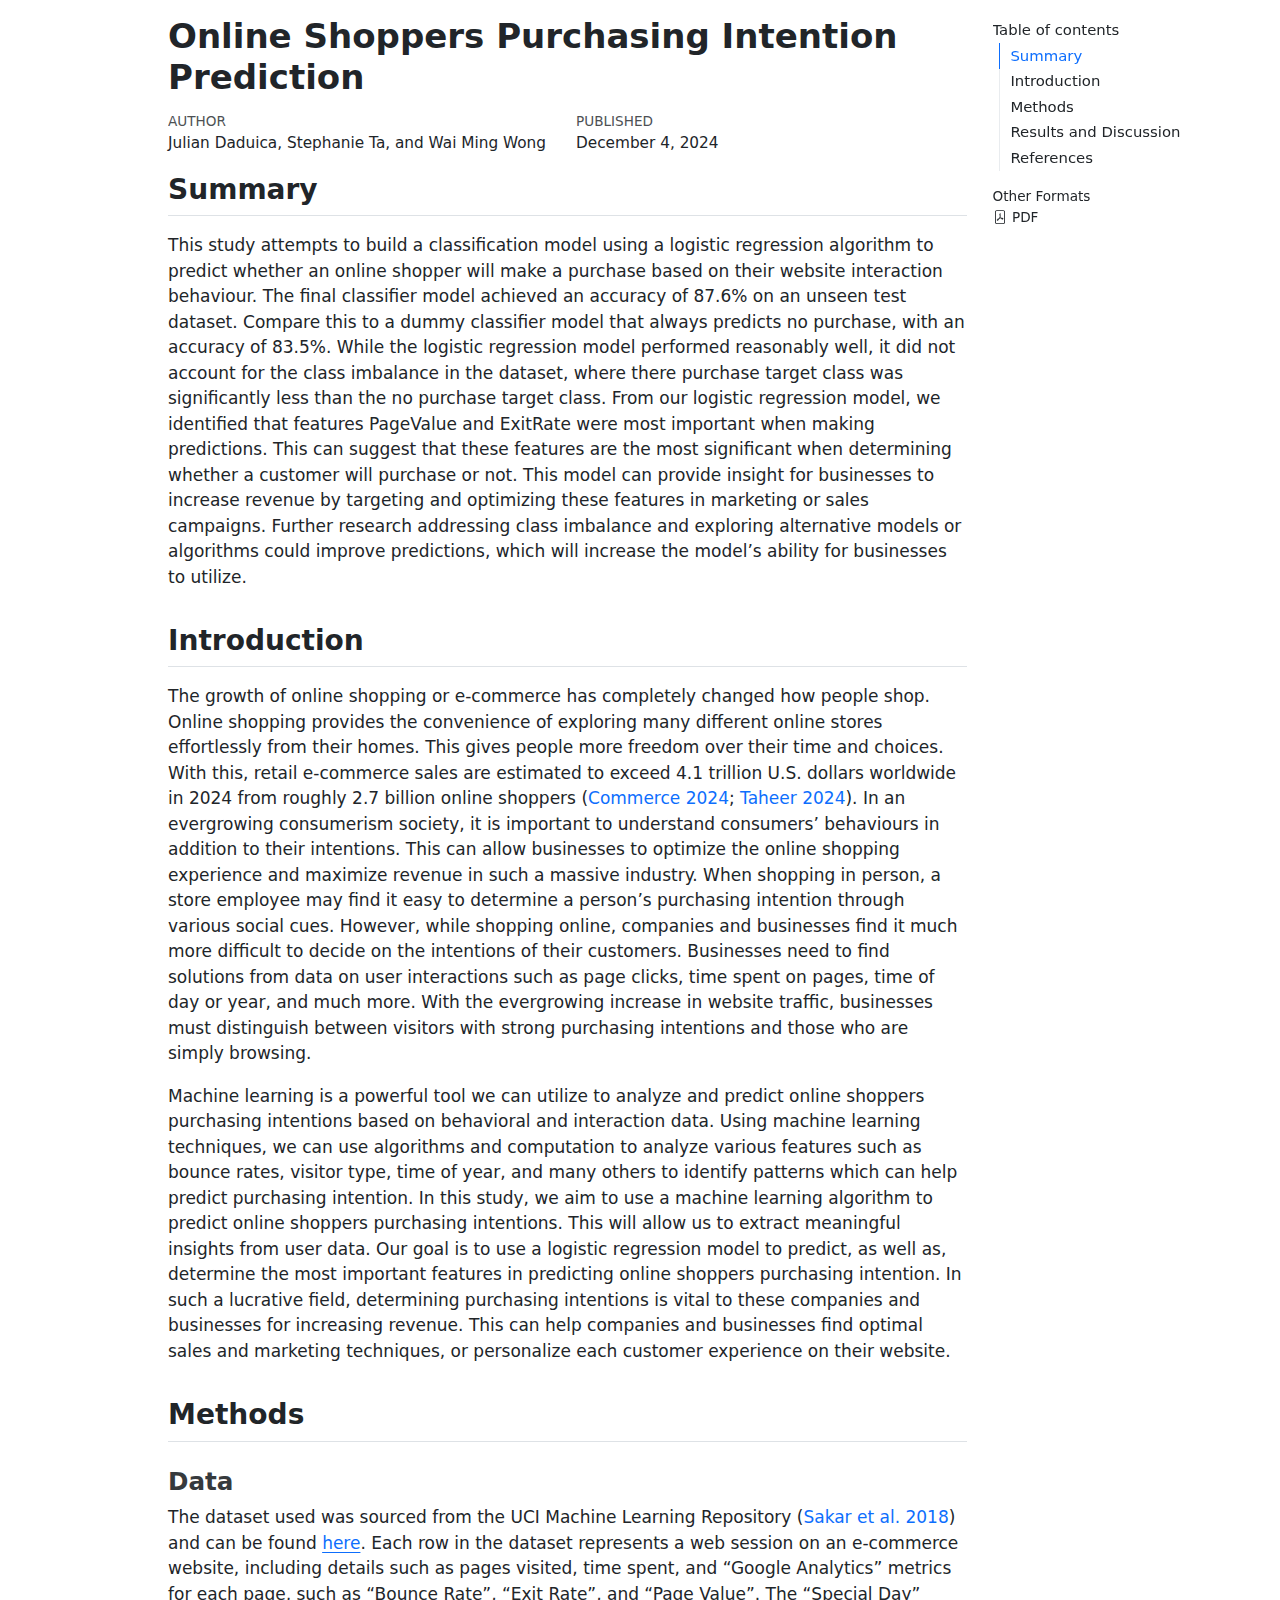
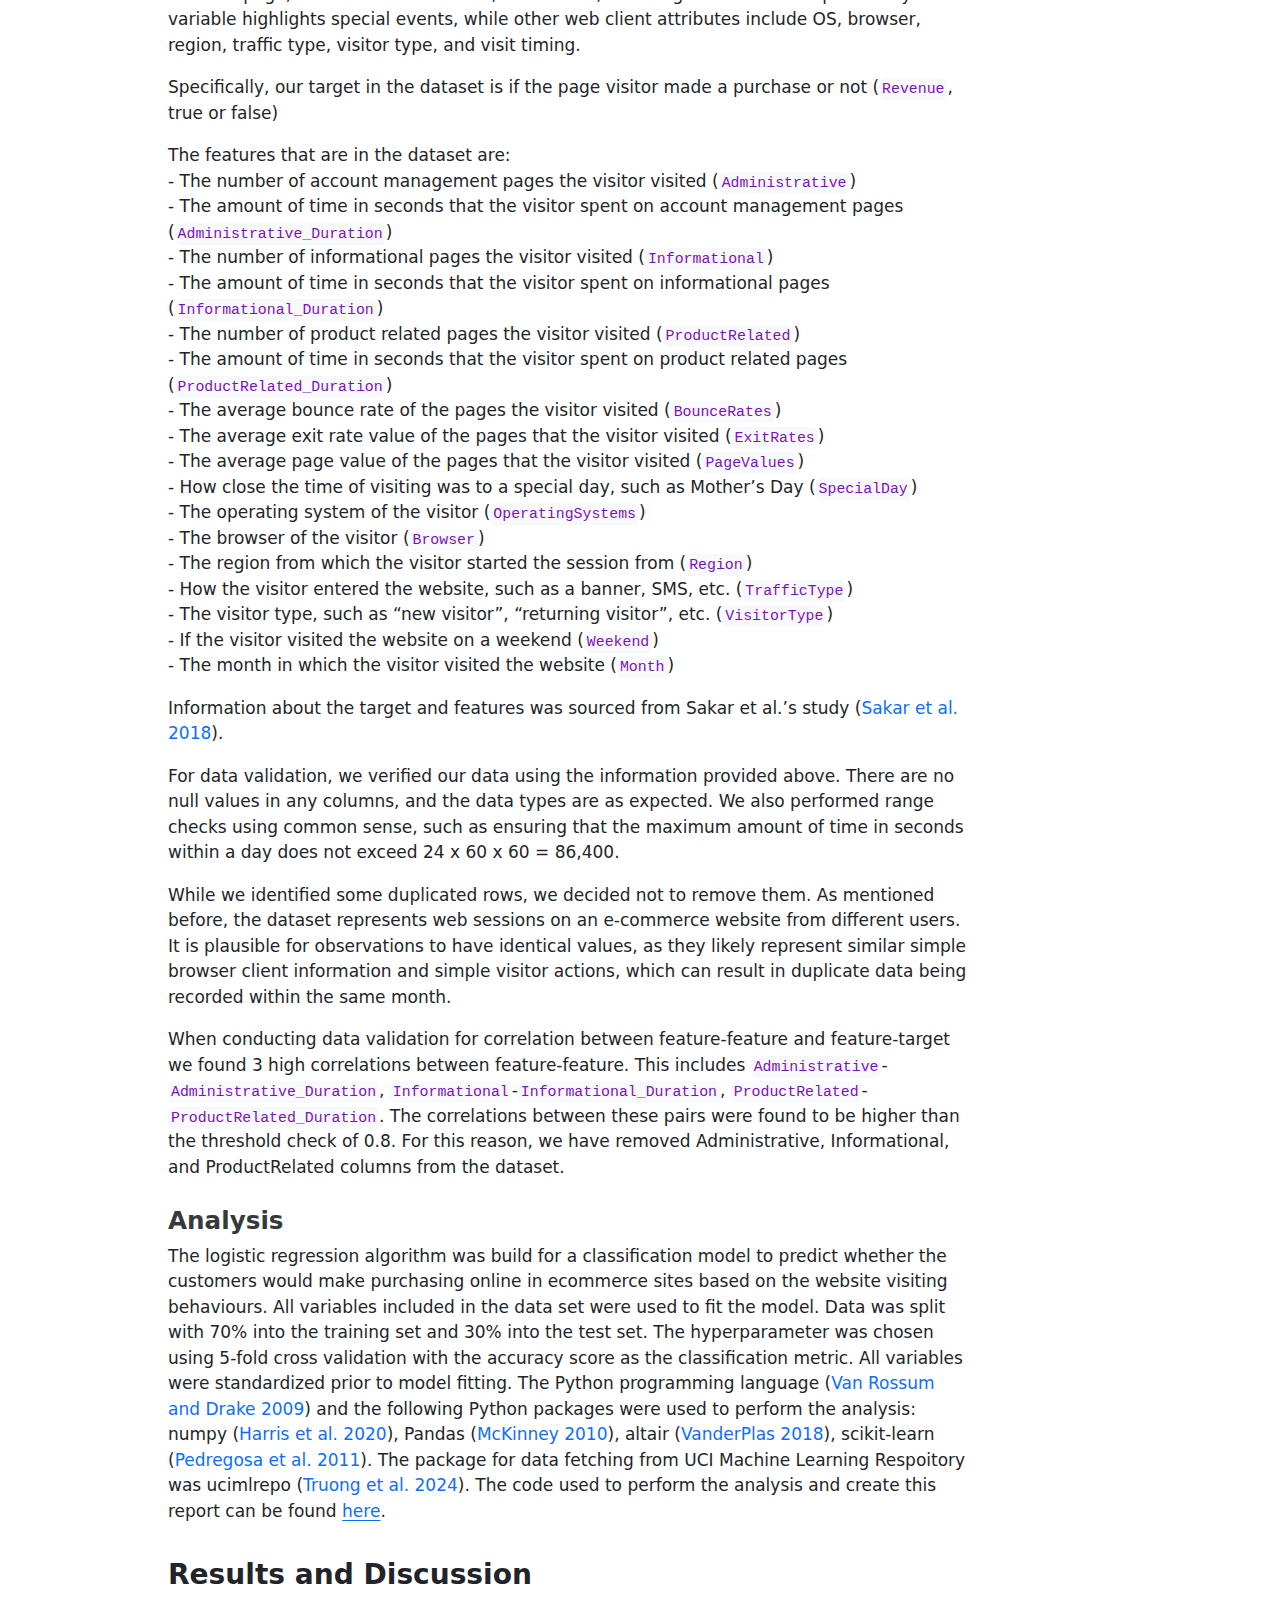
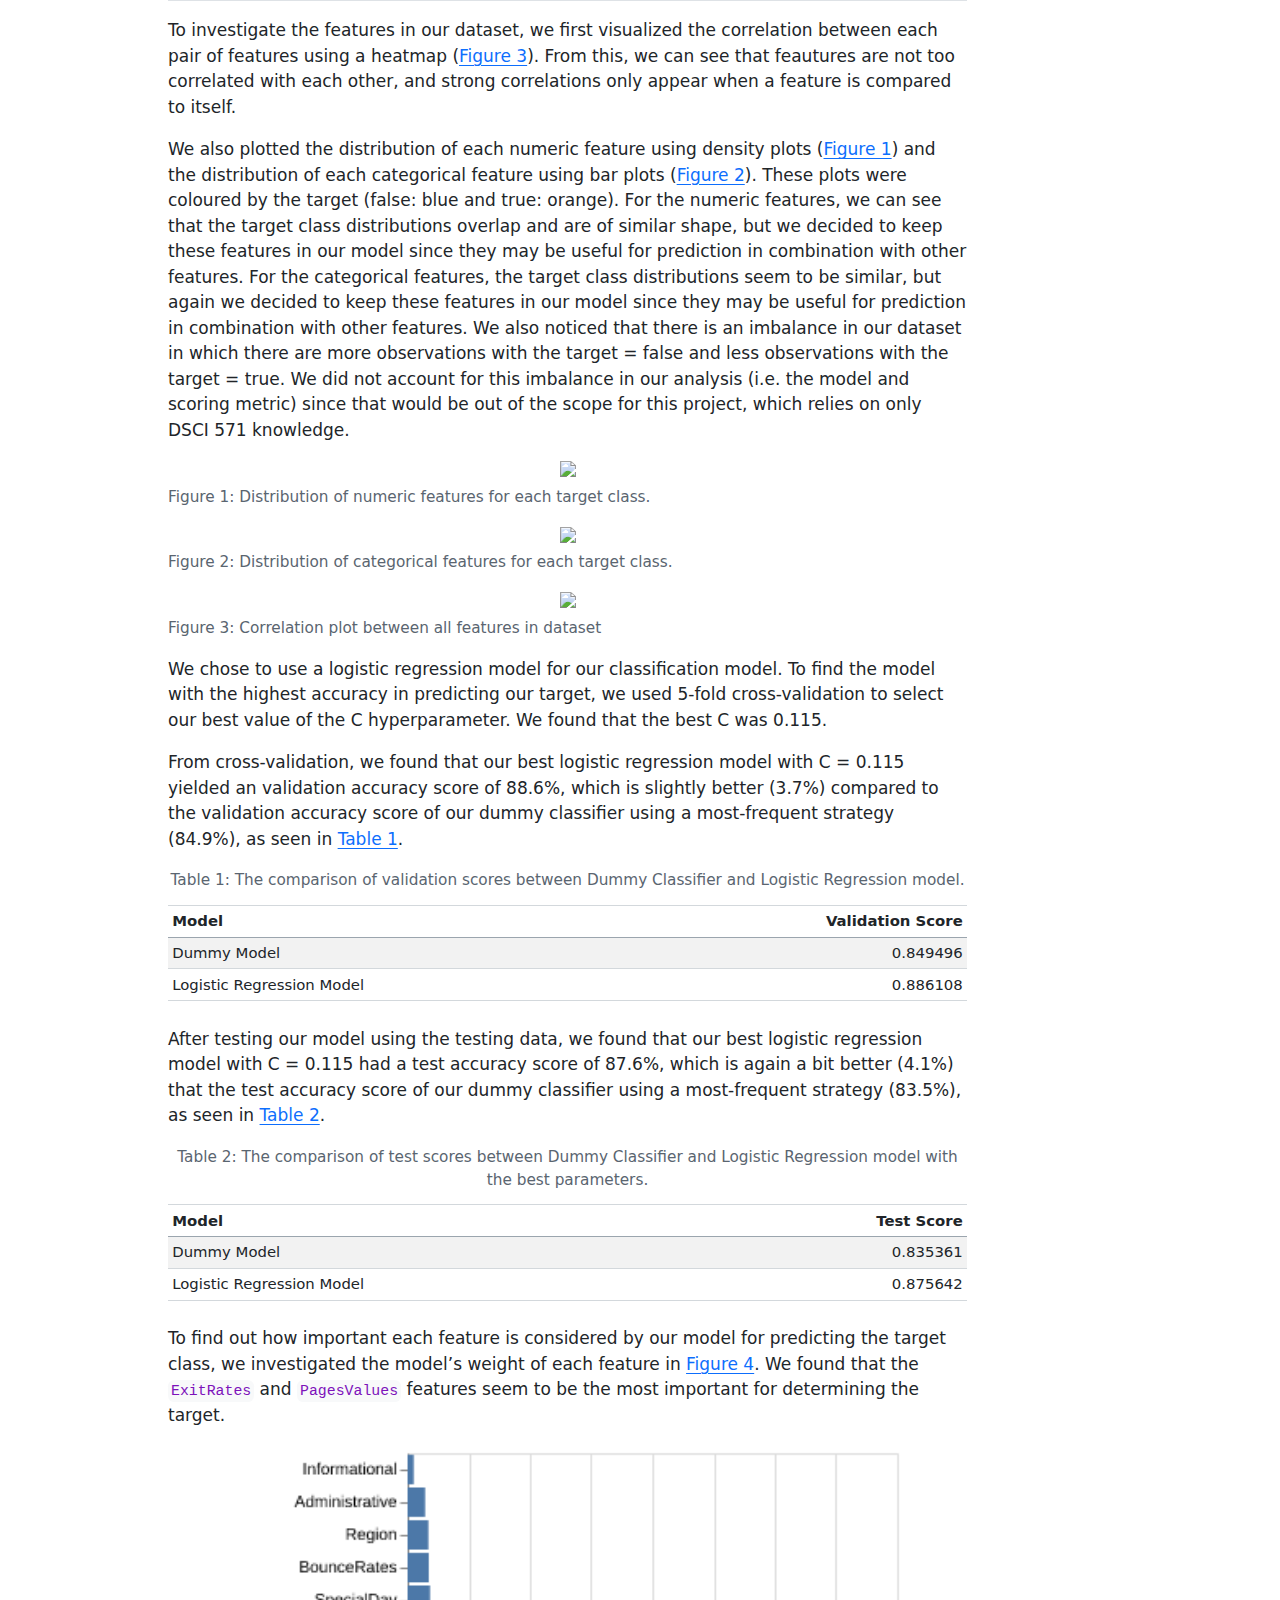
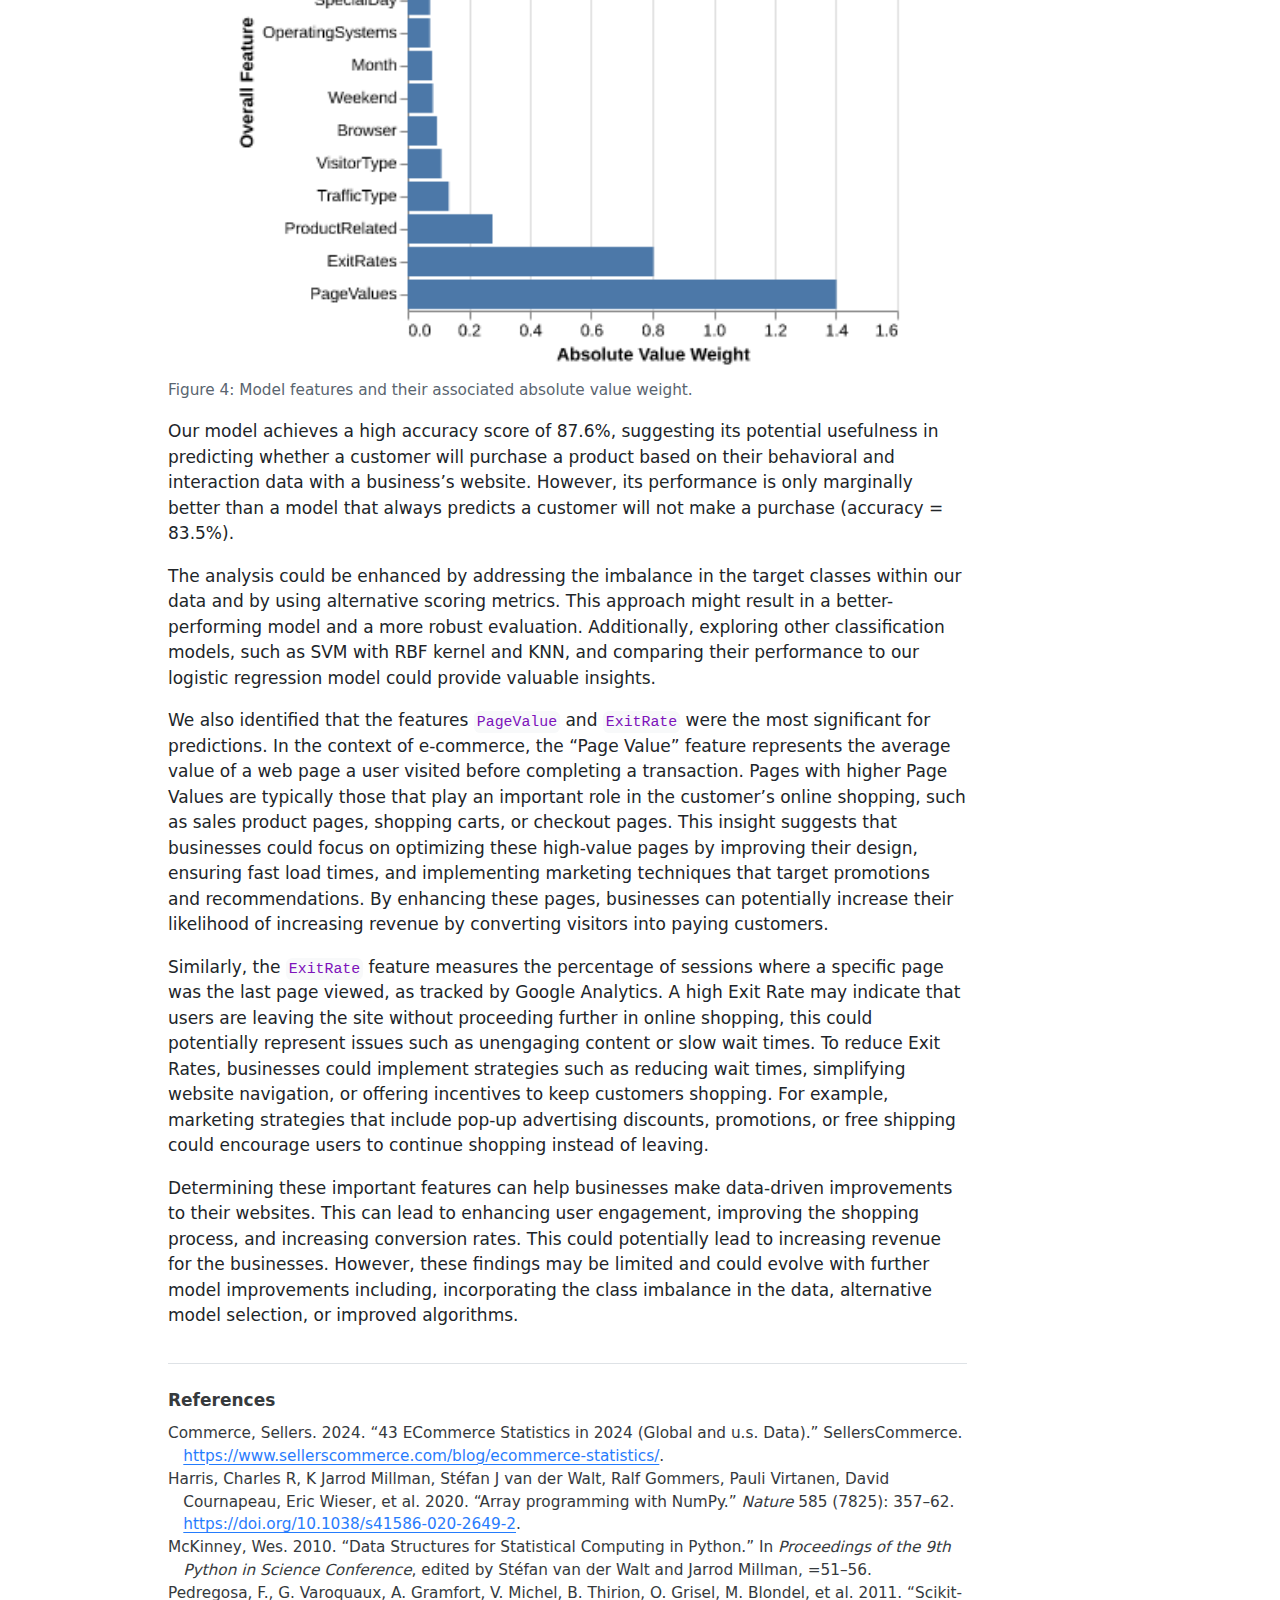
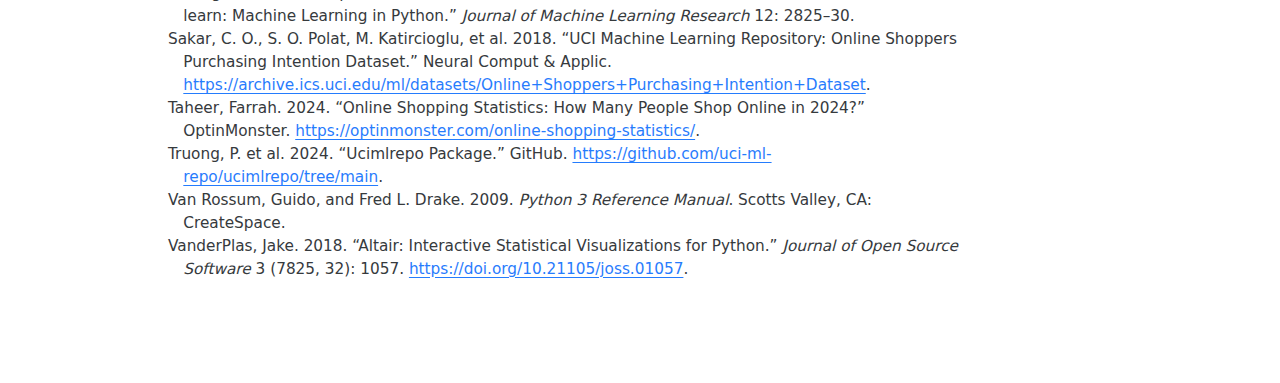
==== commit 0d1729af: "make changes to qmd file and also add new html and pdf with intro changes" ====
--- a/reports/online_shoppers_purchasing_intention_prediction.html
+++ b/reports/online_shoppers_purchasing_intention_prediction.html
@@ -115,7 +115,7 @@
 <section id="introduction" class="level2">
 <h2 class="anchored" data-anchor-id="introduction">Introduction</h2>
 <p>The growth of online shopping or e-commerce has completely changed how people shop. Online shopping provides the convenience of exploring many different online stores effortlessly from their homes. This gives people more freedom over their time and choices. With this, retail e-commerce sales are estimated to exceed 4.1 trillion U.S. dollars worldwide in 2024 from roughly 2.7 billion online shoppers <span class="citation" data-cites="commerce2024ecommerce taheer2024online">(<a href="#ref-commerce2024ecommerce" role="doc-biblioref">Commerce 2024</a>; <a href="#ref-taheer2024online" role="doc-biblioref">Taheer 2024</a>)</span>. In an evergrowing consumerism society, it is important to understand consumers’ behaviours in addition to their intentions. This can allow businesses to optimize the online shopping experience and maximize revenue in such a massive industry. When shopping in person, a store employee may find it easy to determine a person’s purchasing intention through various social cues. However, while shopping online, companies and businesses find it much more difficult to decide on the intentions of their customers. Businesses need to find solutions from data on user interactions such as page clicks, time spent on pages, time of day or year, and much more. With the evergrowing increase in website traffic, businesses must distinguish between visitors with strong purchasing intentions and those who are simply browsing.</p>
-<p>Machine learning is a powerful tool we can utilize to analyze and predict online shoppers purchasing intentions based on behavioral and interaction data. Using machine learning techniques, we can use algorithms and computation to analyze various features such as bounce rates, visitor type, time of year, and many others to identify patterns which can help predict purchasing intention. In this study, we aim to use a machine learning algorithm to predict online shoppers purchasing intentions. This will allow us to extract meaningful insights from user data. In such a lucrative field, determining purchasing intentions is vital to these companies and businesses for increasing revenue. This can help companies and businesses find optimal sales and marketing techniques, or personalize each customer experience on their website.</p>
+<p>Machine learning is a powerful tool we can utilize to analyze and predict online shoppers purchasing intentions based on behavioral and interaction data. Using machine learning techniques, we can use algorithms and computation to analyze various features such as bounce rates, visitor type, time of year, and many others to identify patterns which can help predict purchasing intention. In this study, we aim to use a machine learning algorithm to predict online shoppers purchasing intentions. This will allow us to extract meaningful insights from user data. Our goal is to use a logistic regression model to predict, as well as, determine the most important features in predicting online shoppers purchasing intention. In such a lucrative field, determining purchasing intentions is vital to these companies and businesses for increasing revenue. This can help companies and businesses find optimal sales and marketing techniques, or personalize each customer experience on their website.</p>
 </section>
 <section id="methods" class="level2">
 <h2 class="anchored" data-anchor-id="methods">Methods</h2>
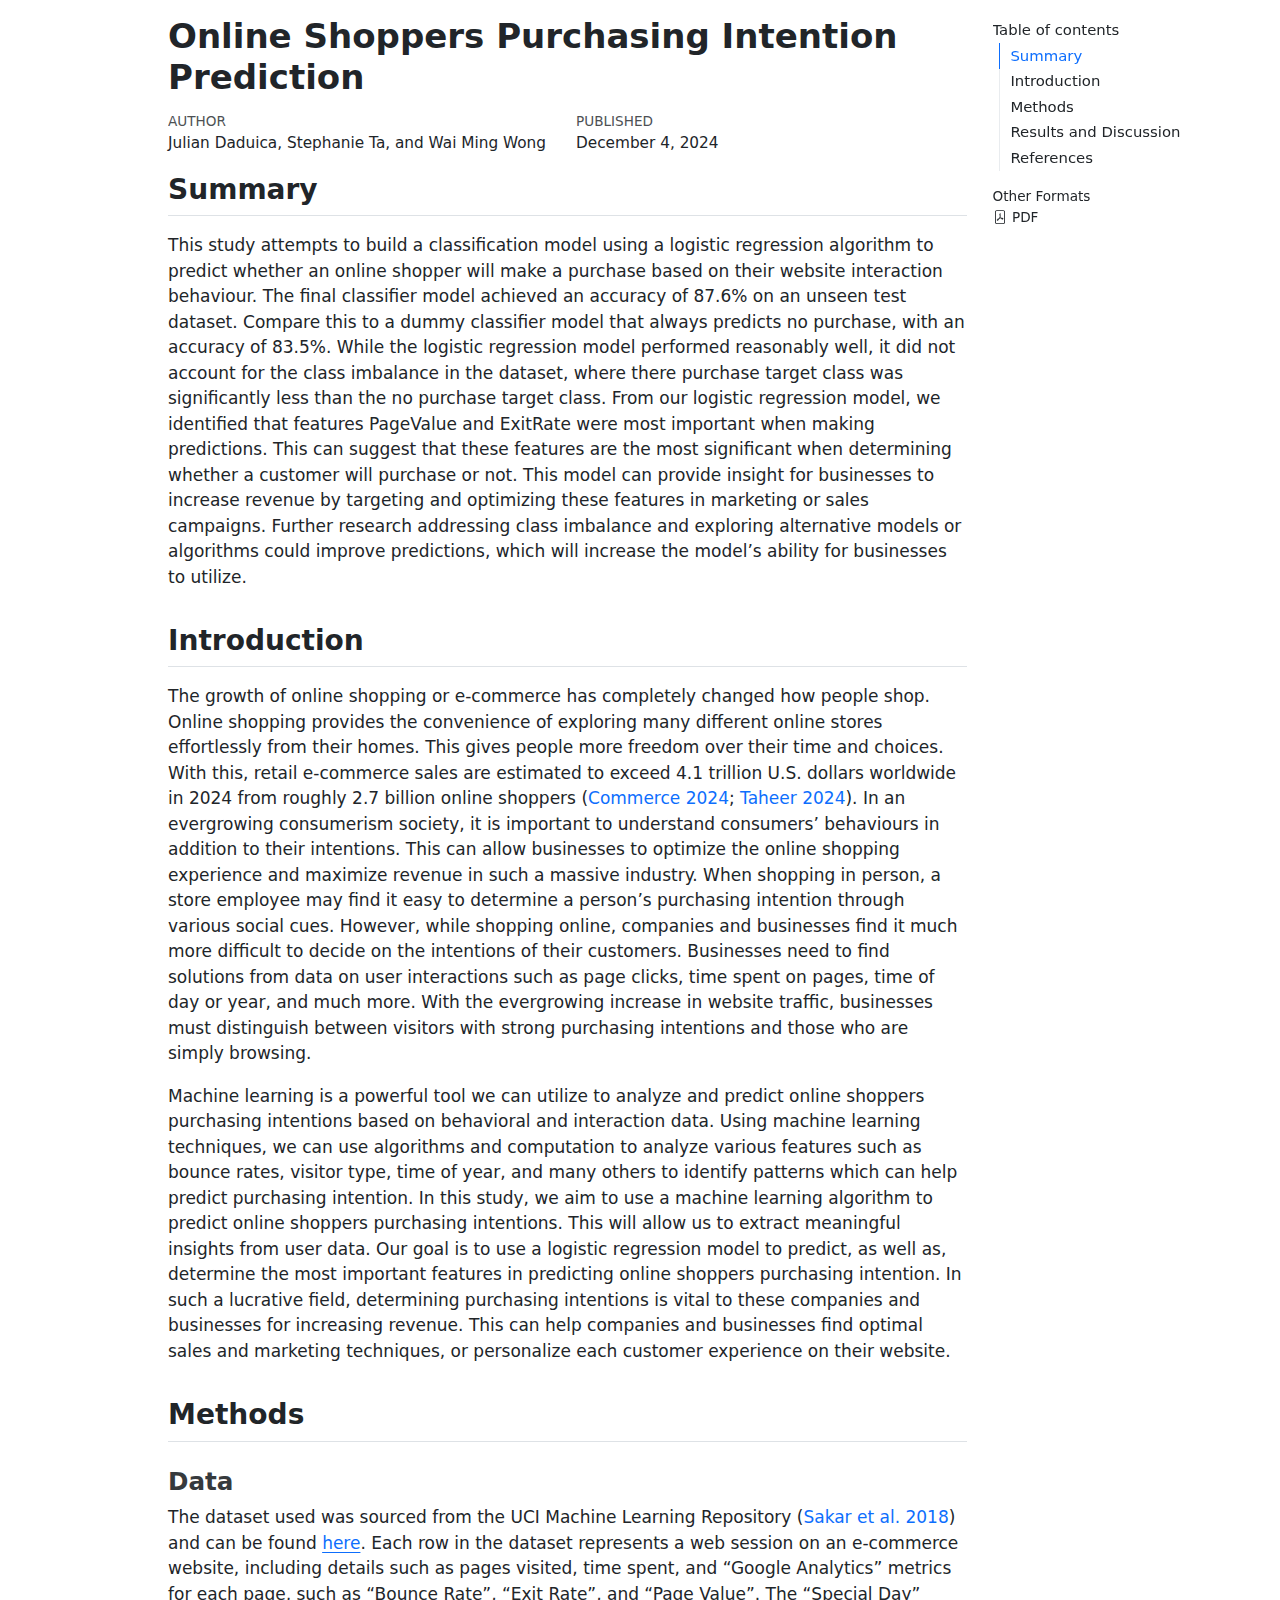
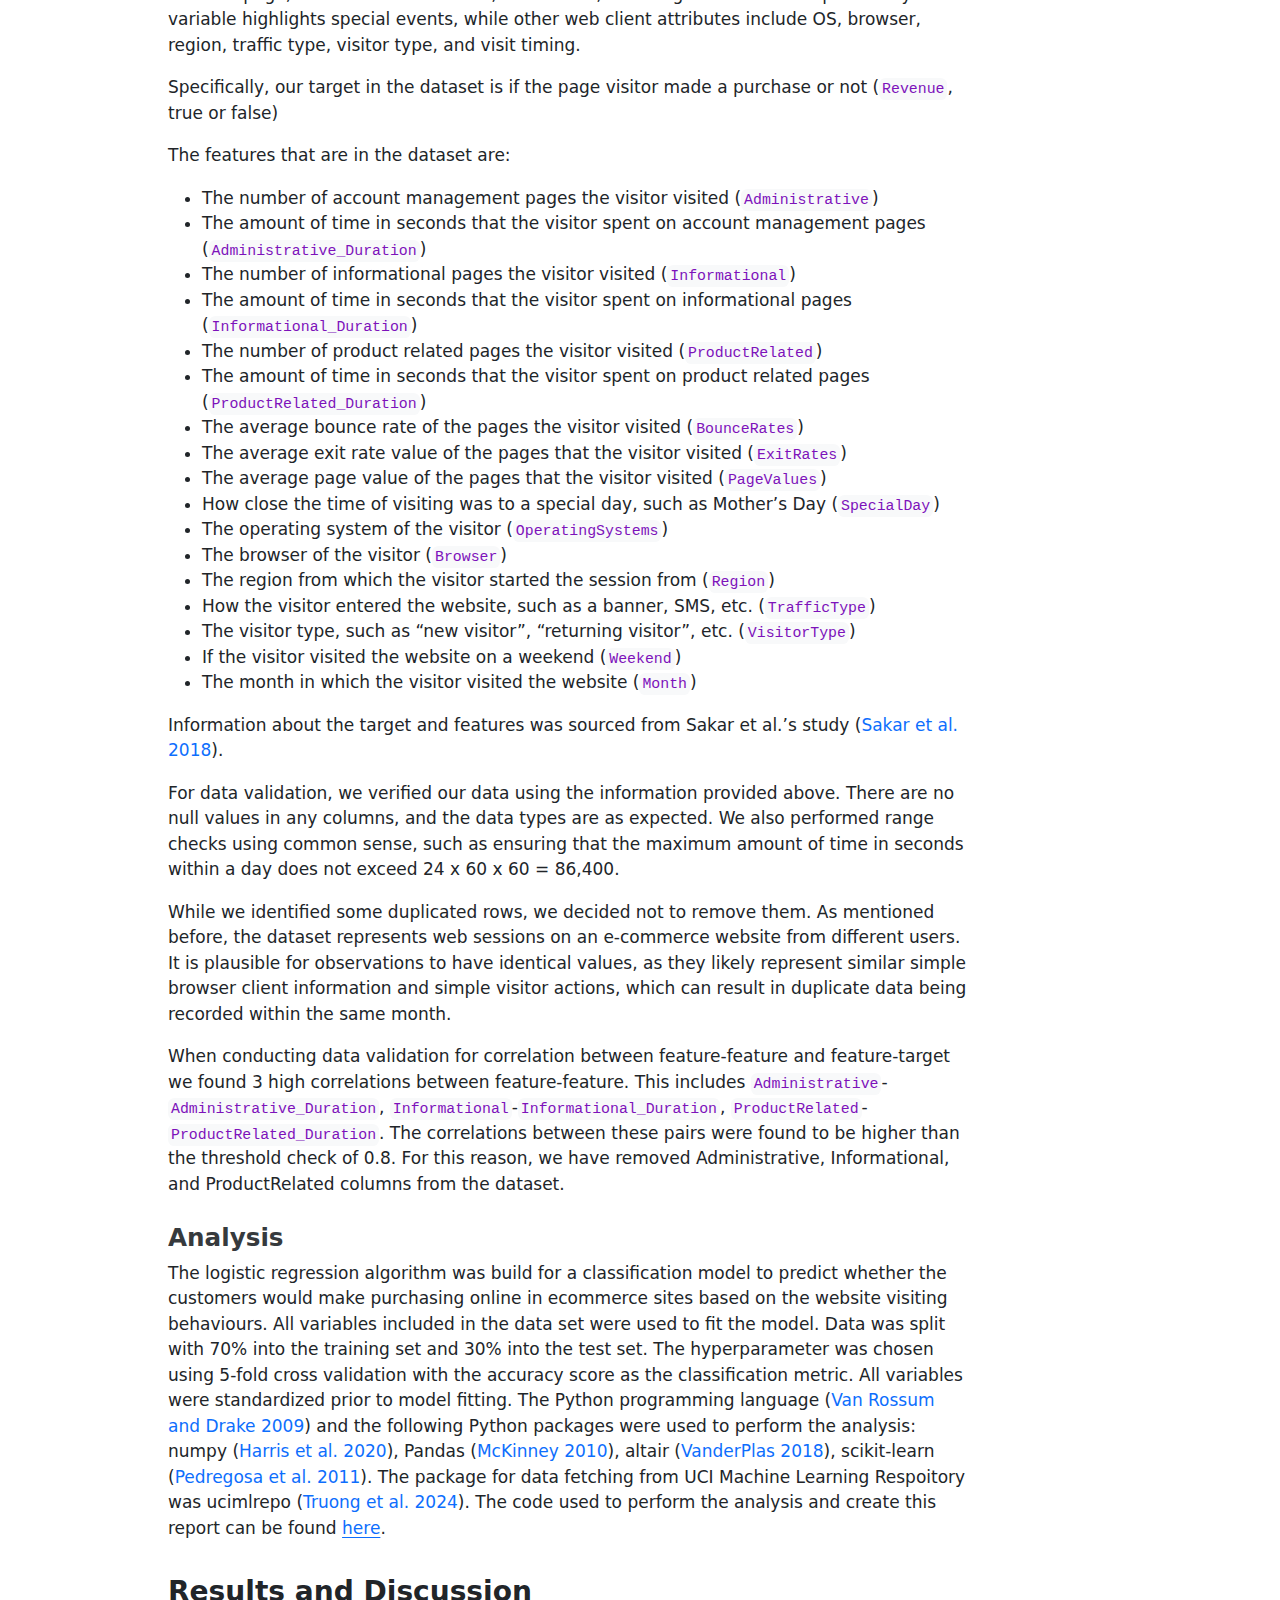
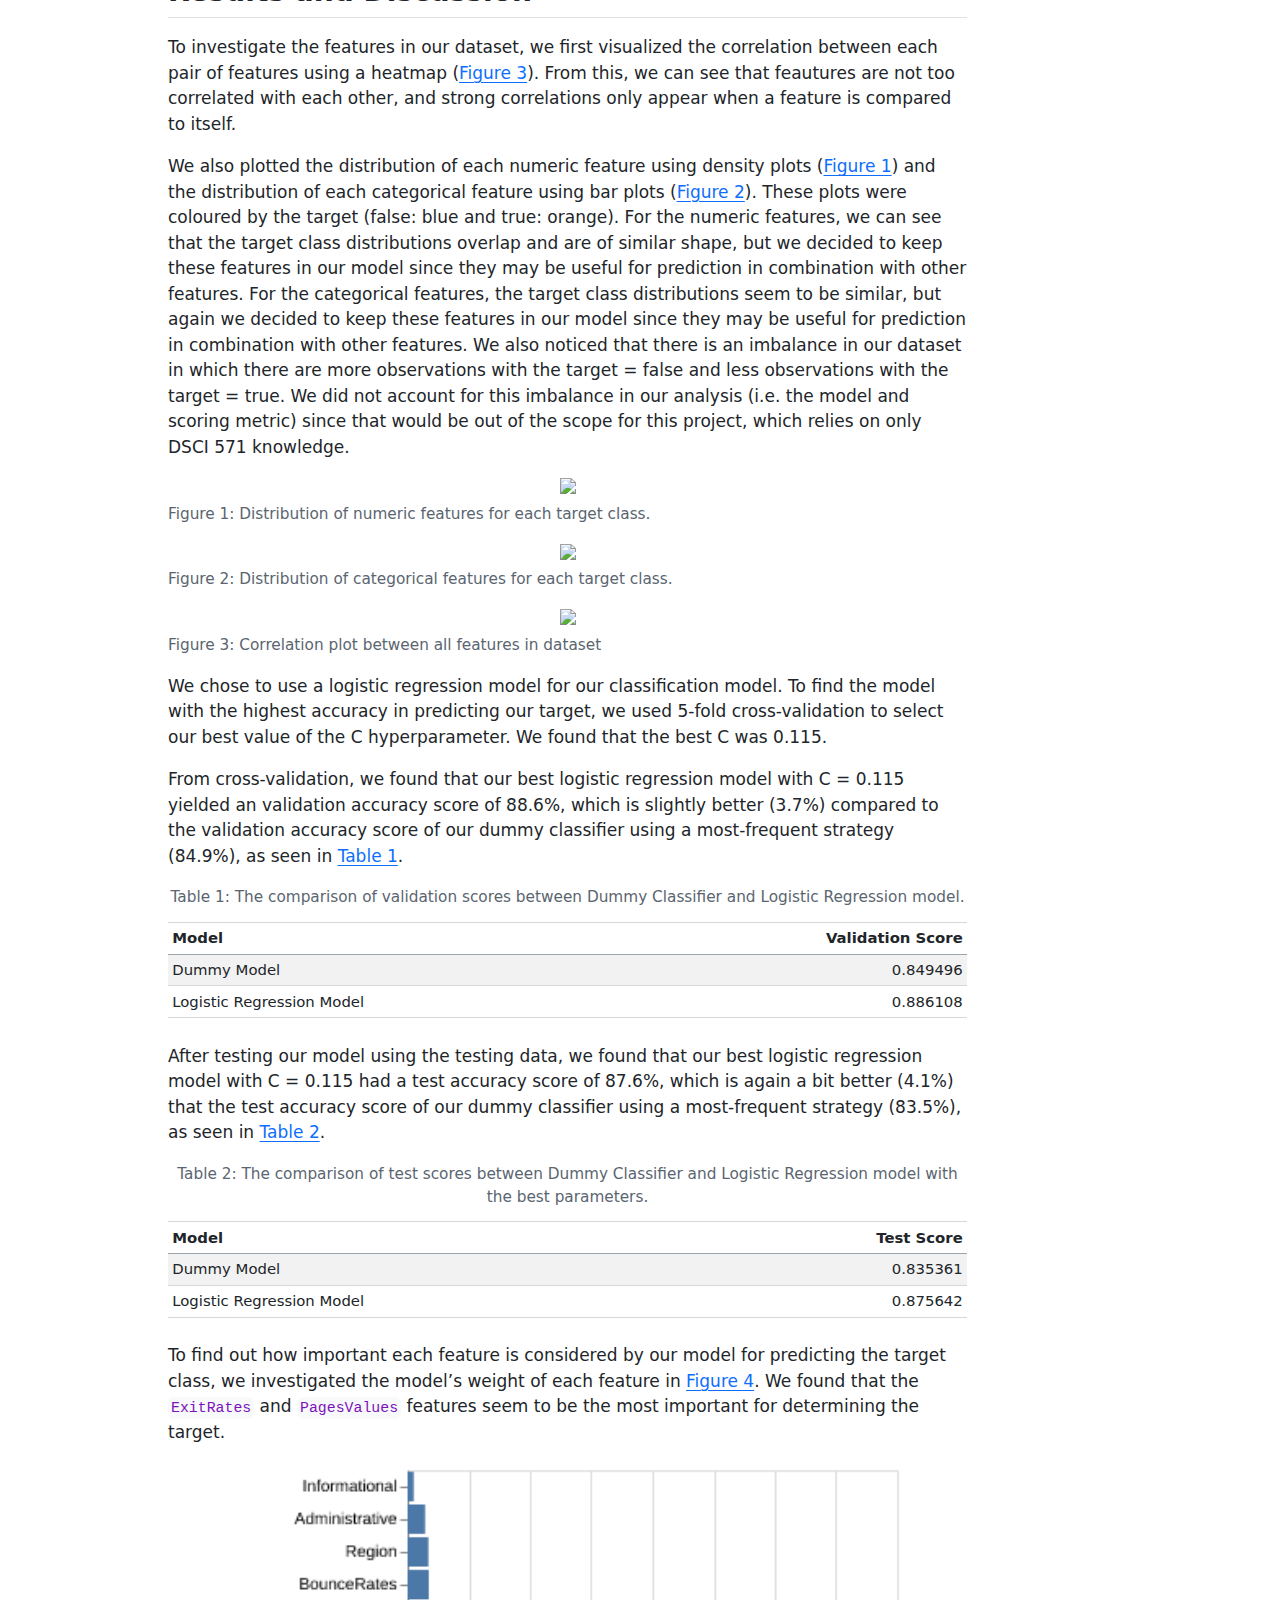
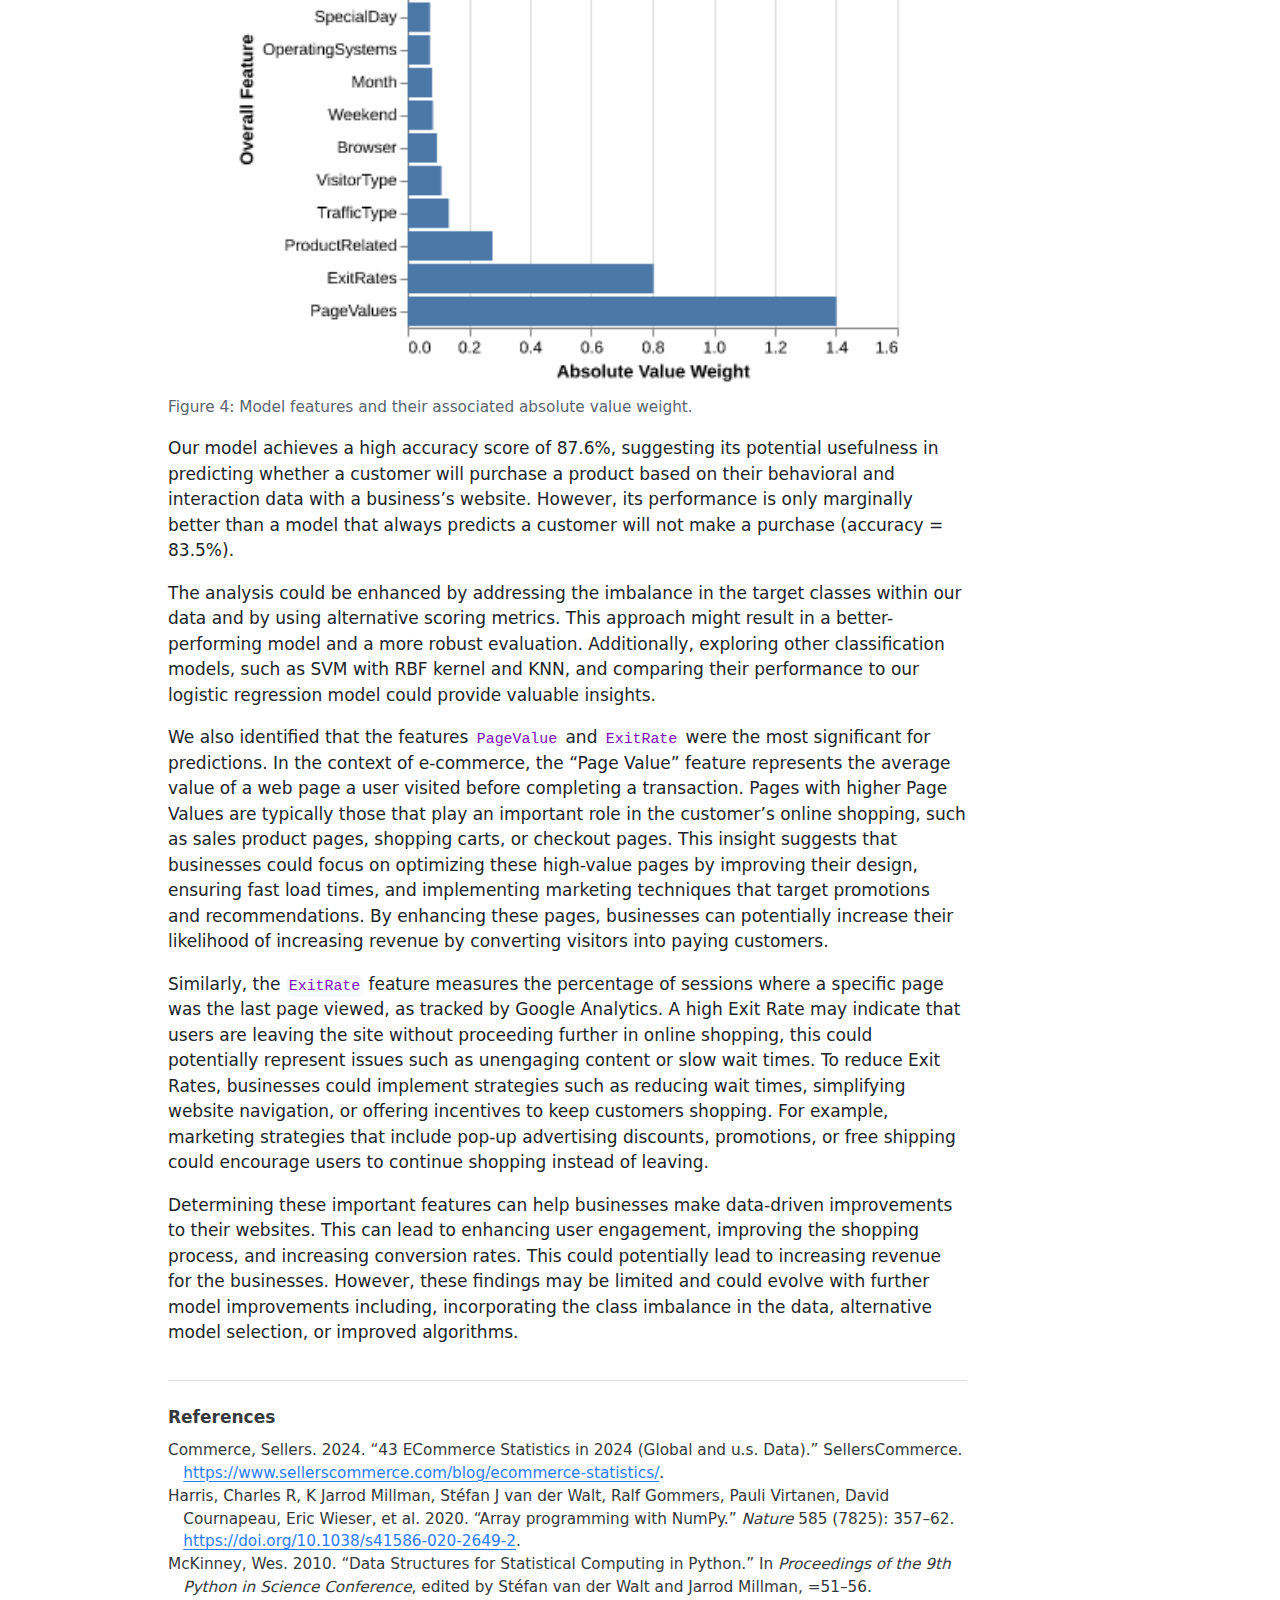
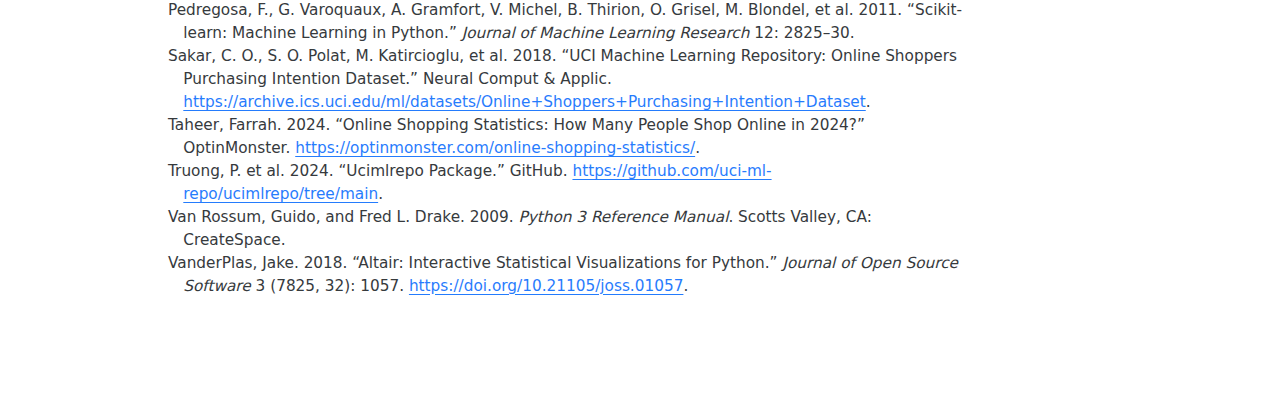
==== commit f00c4003: "fixed!" ====
--- a/reports/online_shoppers_purchasing_intention_prediction.html
+++ b/reports/online_shoppers_purchasing_intention_prediction.html
@@ -123,7 +123,26 @@
 <h3 class="anchored" data-anchor-id="data">Data</h3>
 <p>The dataset used was sourced from the UCI Machine Learning Repository <span class="citation" data-cites="sakar2018uci">(<a href="#ref-sakar2018uci" role="doc-biblioref">Sakar et al. 2018</a>)</span> and can be found <a href="https://archive.ics.uci.edu/ml/datasets/Online+Shoppers+Purchasing+Intention+Dataset">here</a>. Each row in the dataset represents a web session on an e-commerce website, including details such as pages visited, time spent, and “Google Analytics” metrics for each page, such as “Bounce Rate”, “Exit Rate”, and “Page Value”. The “Special Day” variable highlights special events, while other web client attributes include OS, browser, region, traffic type, visitor type, and visit timing.</p>
 <p>Specifically, our target in the dataset is if the page visitor made a purchase or not (<code>Revenue</code>, true or false)</p>
-<p>The features that are in the dataset are:<br> - The number of account management pages the visitor visited (<code>Administrative</code>)<br> - The amount of time in seconds that the visitor spent on account management pages (<code>Administrative_Duration</code>)<br> - The number of informational pages the visitor visited (<code>Informational</code>)<br> - The amount of time in seconds that the visitor spent on informational pages (<code>Informational_Duration</code>)<br> - The number of product related pages the visitor visited (<code>ProductRelated</code>)<br> - The amount of time in seconds that the visitor spent on product related pages (<code>ProductRelated_Duration</code>)<br> - The average bounce rate of the pages the visitor visited (<code>BounceRates</code>)<br> - The average exit rate value of the pages that the visitor visited (<code>ExitRates</code>)<br> - The average page value of the pages that the visitor visited (<code>PageValues</code>)<br> - How close the time of visiting was to a special day, such as Mother’s Day (<code>SpecialDay</code>)<br> - The operating system of the visitor (<code>OperatingSystems</code>)<br> - The browser of the visitor (<code>Browser</code>)<br> - The region from which the visitor started the session from (<code>Region</code>)<br> - How the visitor entered the website, such as a banner, SMS, etc. (<code>TrafficType</code>)<br> - The visitor type, such as “new visitor”, “returning visitor”, etc. (<code>VisitorType</code>)<br> - If the visitor visited the website on a weekend (<code>Weekend</code>)<br> - The month in which the visitor visited the website (<code>Month</code>)</p>
+<p>The features that are in the dataset are:<br></p>
+<ul>
+<li>The number of account management pages the visitor visited (<code>Administrative</code>)<br></li>
+<li>The amount of time in seconds that the visitor spent on account management pages (<code>Administrative_Duration</code>)<br></li>
+<li>The number of informational pages the visitor visited (<code>Informational</code>)<br></li>
+<li>The amount of time in seconds that the visitor spent on informational pages (<code>Informational_Duration</code>)<br></li>
+<li>The number of product related pages the visitor visited (<code>ProductRelated</code>)<br></li>
+<li>The amount of time in seconds that the visitor spent on product related pages (<code>ProductRelated_Duration</code>)<br></li>
+<li>The average bounce rate of the pages the visitor visited (<code>BounceRates</code>)<br></li>
+<li>The average exit rate value of the pages that the visitor visited (<code>ExitRates</code>)<br></li>
+<li>The average page value of the pages that the visitor visited (<code>PageValues</code>)<br></li>
+<li>How close the time of visiting was to a special day, such as Mother’s Day (<code>SpecialDay</code>)<br></li>
+<li>The operating system of the visitor (<code>OperatingSystems</code>)<br></li>
+<li>The browser of the visitor (<code>Browser</code>)<br></li>
+<li>The region from which the visitor started the session from (<code>Region</code>)<br></li>
+<li>How the visitor entered the website, such as a banner, SMS, etc. (<code>TrafficType</code>)<br></li>
+<li>The visitor type, such as “new visitor”, “returning visitor”, etc. (<code>VisitorType</code>)<br></li>
+<li>If the visitor visited the website on a weekend (<code>Weekend</code>)<br></li>
+<li>The month in which the visitor visited the website (<code>Month</code>)</li>
+</ul>
 <p>Information about the target and features was sourced from Sakar et al.’s study <span class="citation" data-cites="sakar2018uci">(<a href="#ref-sakar2018uci" role="doc-biblioref">Sakar et al. 2018</a>)</span>.</p>
 <p>For data validation, we verified our data using the information provided above. There are no null values in any columns, and the data types are as expected. We also performed range checks using common sense, such as ensuring that the maximum amount of time in seconds within a day does not exceed 24 x 60 x 60 = 86,400.</p>
 <p>While we identified some duplicated rows, we decided not to remove them. As mentioned before, the dataset represents web sessions on an e-commerce website from different users. It is plausible for observations to have identical values, as they likely represent similar simple browser client information and simple visitor actions, which can result in duplicate data being recorded within the same month.</p>
@@ -177,7 +196,7 @@
 Table&nbsp;1: The comparison of validation scores between Dummy Classifier and Logistic Regression model.
 </figcaption>
 <div aria-describedby="tbl-validation_scores-caption-0ceaefa1-69ba-4598-a22c-09a6ac19f8ca">
-<div class="cell-output cell-output-display cell-output-markdown" data-execution_count="4">
+<div class="cell-output cell-output-display cell-output-markdown" data-execution_count="34">
 <table class="do-not-create-environment cell caption-top table table-sm table-striped small">
 <thead>
 <tr class="header">
@@ -209,7 +228,7 @@
 Table&nbsp;2: The comparison of test scores between Dummy Classifier and Logistic Regression model with the best parameters.
 </figcaption>
 <div aria-describedby="tbl-test_scores-caption-0ceaefa1-69ba-4598-a22c-09a6ac19f8ca">
-<div class="cell-output cell-output-display cell-output-markdown" data-execution_count="5">
+<div class="cell-output cell-output-display cell-output-markdown" data-execution_count="35">
 <table class="do-not-create-environment cell caption-top table table-sm table-striped small">
 <thead>
 <tr class="header">
